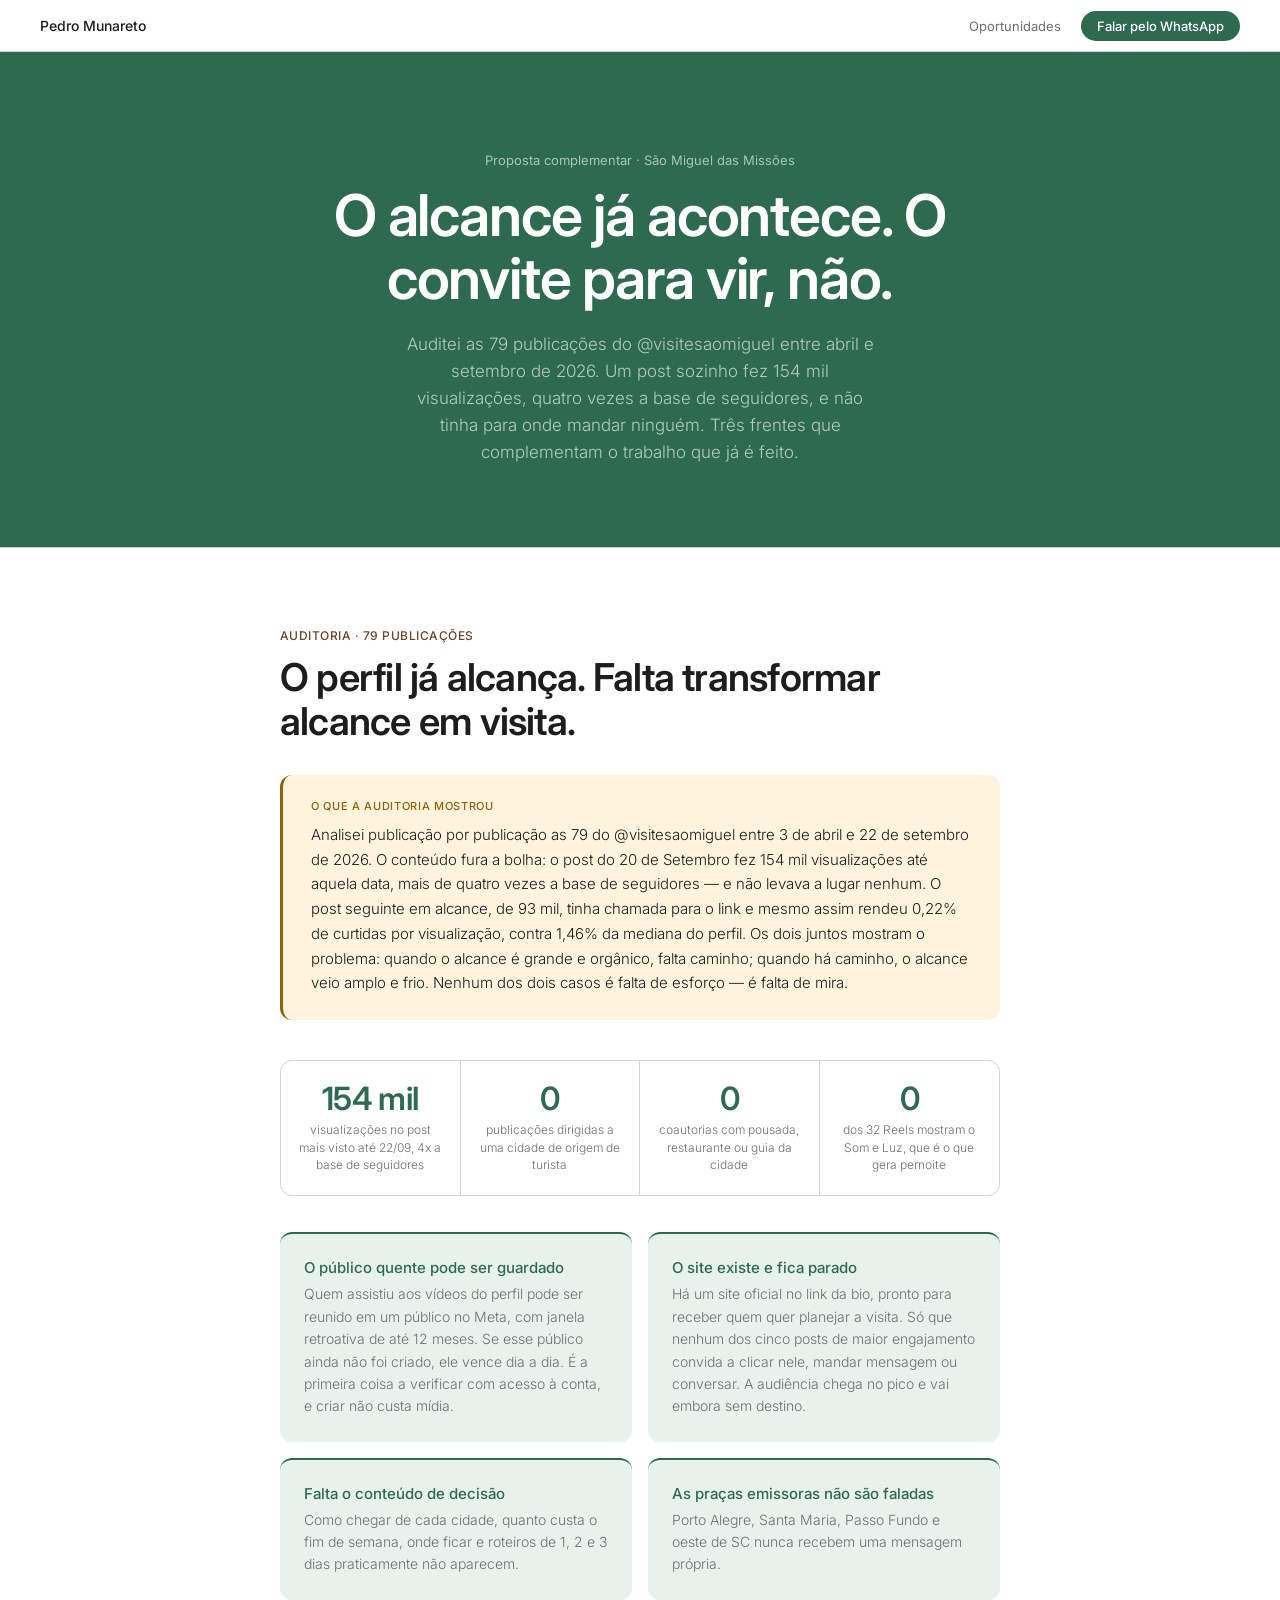
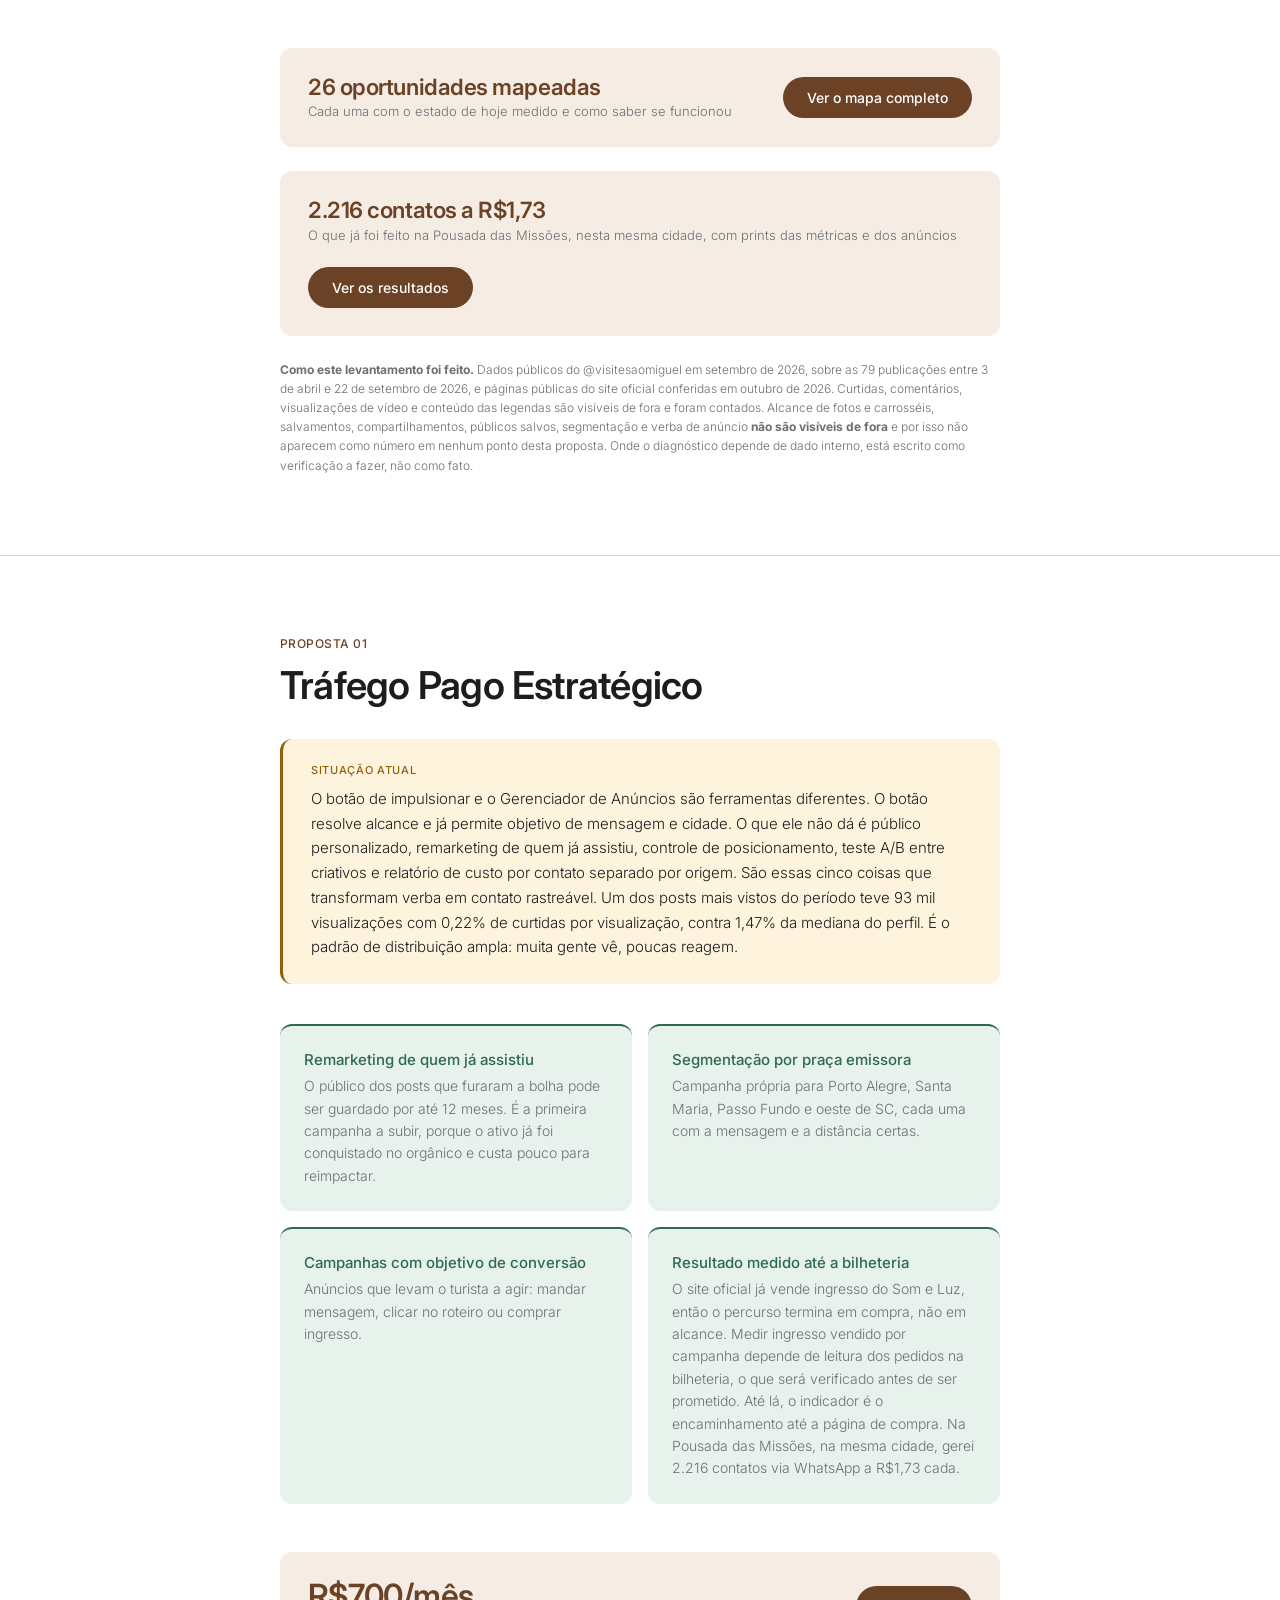
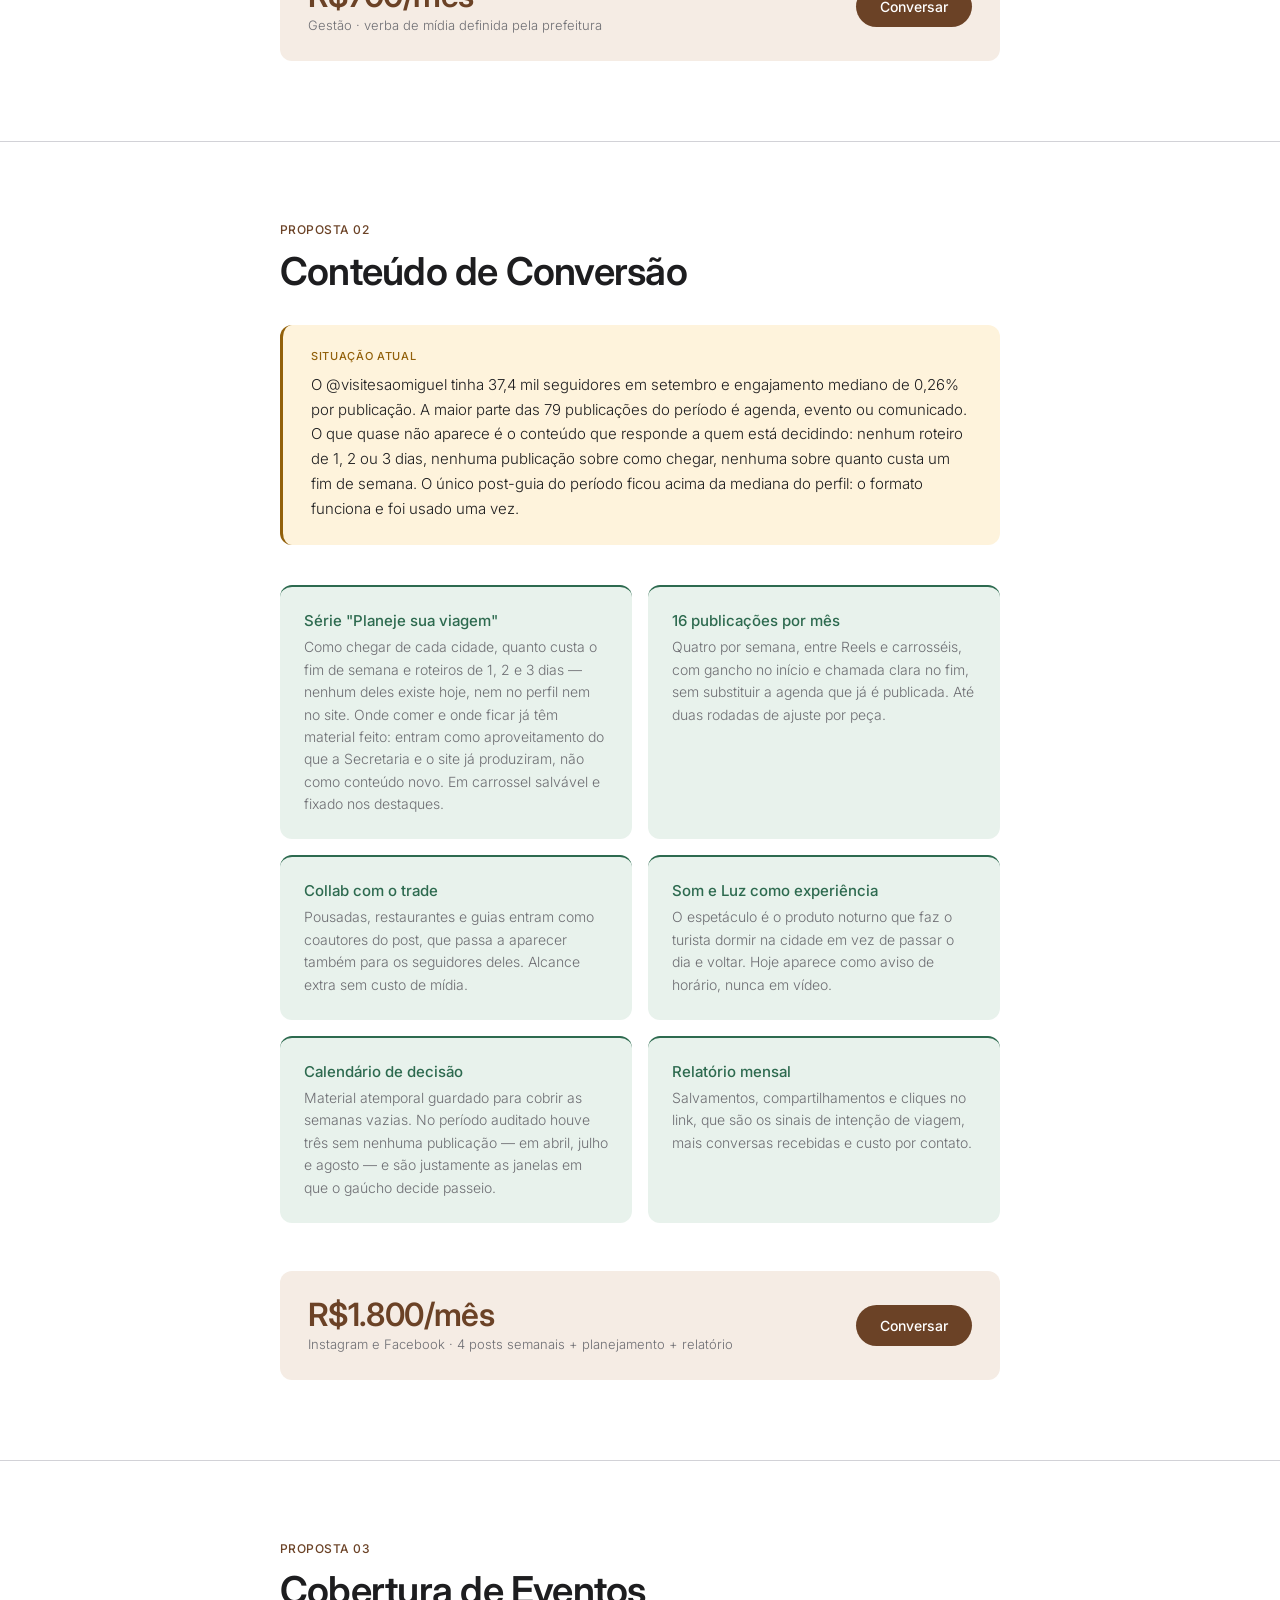
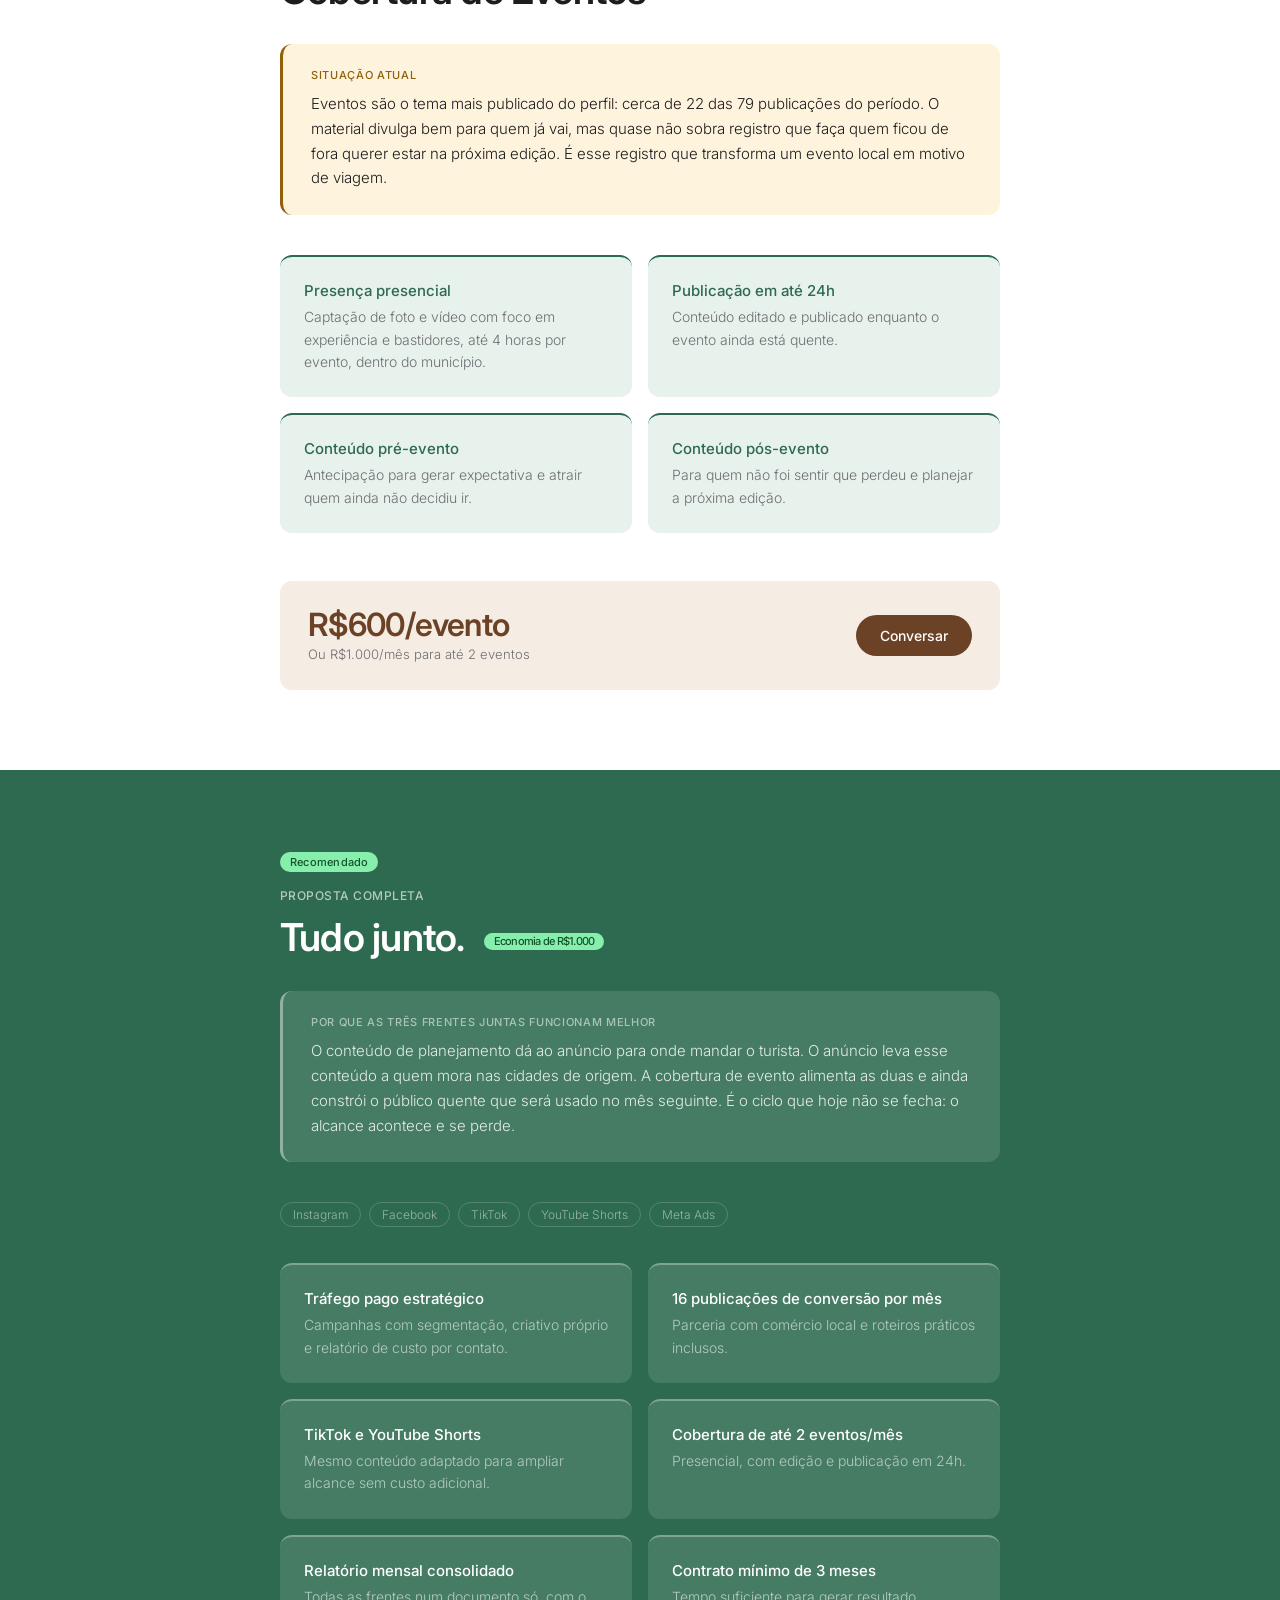
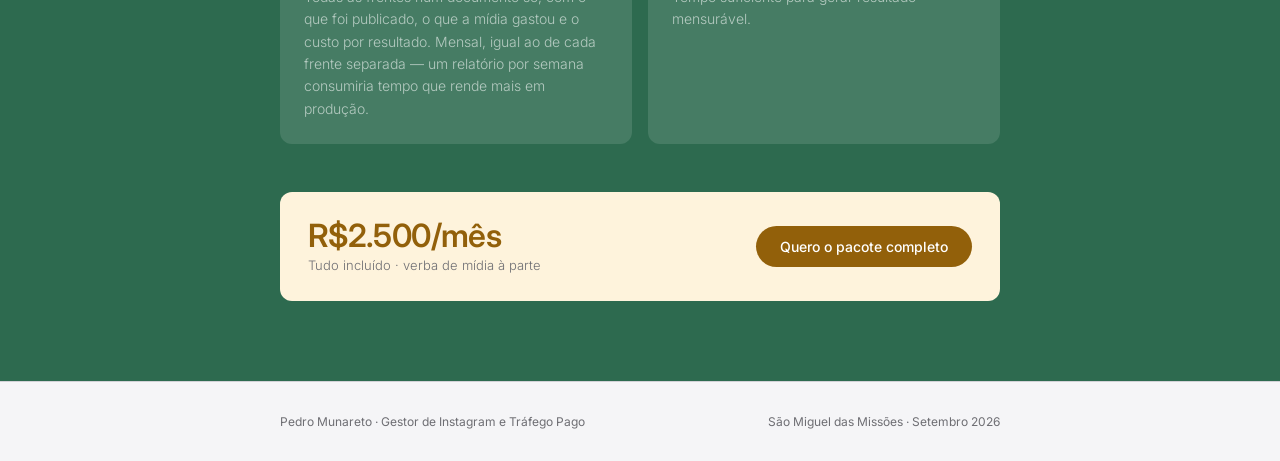
==== index.html @ 4b25db83 "Alinha as entregas ao que de fato falta no perfil "Onde comer" e "onde ficar" deixam de ser vendidos" ====
<!DOCTYPE html>
<html lang="pt-BR">
<head>
<meta charset="UTF-8">
<meta name="viewport" content="width=device-width, initial-scale=1.0">
<title>Proposta · São Miguel das Missões</title>
<link href="https://fonts.googleapis.com/css2?family=Inter:wght@300;400;500;600&display=swap" rel="stylesheet">
<link rel="stylesheet" href="estilo.css">
</head>
<body>

<nav>
  <span class="nav-brand">Pedro Munareto</span>
  <span class="nav-right">
    <a href="oportunidades.html" class="nav-link">Oportunidades</a>
    <a href="https://wa.me/5555991011436" class="nav-cta">Falar pelo WhatsApp</a>
  </span>
</nav>

<div class="hero">
  <div class="hero-inner">
    <div class="hero-kicker">Proposta complementar · São Miguel das Missões</div>
    <h1>O alcance já acontece. O convite para vir, não.</h1>
    <p class="hero-sub">Auditei as 79 publicações do @visitesaomiguel entre abril e setembro de 2026. Um post sozinho fez 154 mil visualizações, quatro vezes a base de seguidores, e não tinha para onde mandar ninguém. Três frentes que complementam o trabalho que já é feito.</p>
  </div>
</div>

<!-- AUDITORIA -->
<div class="proposta">
  <div class="proposta-inner">
    <div class="proposta-kicker">Auditoria · 79 publicações</div>
    <h2>O perfil já alcança. Falta transformar alcance em visita.</h2>

    <div class="problema">
      <div class="problema-label">O que a auditoria mostrou</div>
      <p>Analisei publicação por publicação as 79 do @visitesaomiguel entre 3 de abril e 22 de setembro de 2026. O conteúdo fura a bolha: o post do 20 de Setembro fez 154 mil visualizações até aquela data, mais de quatro vezes a base de seguidores — e não levava a lugar nenhum. O post seguinte em alcance, de 93 mil, tinha chamada para o link e mesmo assim rendeu 0,22% de curtidas por visualização, contra 1,46% da mediana do perfil. Os dois juntos mostram o problema: quando o alcance é grande e orgânico, falta caminho; quando há caminho, o alcance veio amplo e frio. Nenhum dos dois casos é falta de esforço — é falta de mira.</p>
    </div>

    <div class="nums">
      <div class="num">
        <div class="num-valor">154 mil</div>
        <div class="num-desc">visualizações no post mais visto até 22/09, 4x a base de seguidores</div>
      </div>
      <div class="num">
        <div class="num-valor">0</div>
        <div class="num-desc">publicações dirigidas a uma cidade de origem de turista</div>
      </div>
      <div class="num">
        <div class="num-valor">0</div>
        <div class="num-desc">coautorias com pousada, restaurante ou guia da cidade</div>
      </div>
      <div class="num">
        <div class="num-valor">0</div>
        <div class="num-desc">dos 32 Reels mostram o Som e Luz, que é o que gera pernoite</div>
      </div>
    </div>

    <div class="grid">
      <div class="grid-item">
        <div class="grid-title">O público quente pode ser guardado</div>
        <div class="grid-desc">Quem assistiu aos vídeos do perfil pode ser reunido em um público no Meta, com janela retroativa de até 12 meses. Se esse público ainda não foi criado, ele vence dia a dia. É a primeira coisa a verificar com acesso à conta, e criar não custa mídia.</div>
      </div>
      <div class="grid-item">
        <div class="grid-title">O site existe e fica parado</div>
        <div class="grid-desc">Há um site oficial no link da bio, pronto para receber quem quer planejar a visita. Só que nenhum dos cinco posts de maior engajamento convida a clicar nele, mandar mensagem ou conversar. A audiência chega no pico e vai embora sem destino.</div>
      </div>
      <div class="grid-item">
        <div class="grid-title">Falta o conteúdo de decisão</div>
        <div class="grid-desc">Como chegar de cada cidade, quanto custa o fim de semana, onde ficar e roteiros de 1, 2 e 3 dias praticamente não aparecem.</div>
      </div>
      <div class="grid-item">
        <div class="grid-title">As praças emissoras não são faladas</div>
        <div class="grid-desc">Porto Alegre, Santa Maria, Passo Fundo e oeste de SC nunca recebem uma mensagem própria.</div>
      </div>
    </div>

    <div class="preco-row" style="margin-bottom:24px;">
      <div>
        <div class="preco-valor" style="font-size:1.4rem;">26 oportunidades mapeadas</div>
        <div class="preco-detalhe">Cada uma com o estado de hoje medido e como saber se funcionou</div>
      </div>
      <a href="oportunidades.html" class="btn">Ver o mapa completo</a>
    </div>

    <div class="preco-row" style="margin-bottom:24px;">
      <div>
        <div class="preco-valor" style="font-size:1.4rem;">2.216 contatos a R$1,73</div>
        <div class="preco-detalhe">O que já foi feito na Pousada das Missões, nesta mesma cidade, com prints das métricas e dos anúncios</div>
      </div>
      <a href="https://pedronicolasmm-coder.github.io/proposta-complementacao-prefeitura/" class="btn">Ver os resultados</a>
    </div>

    <p class="fonte"><strong>Como este levantamento foi feito.</strong> Dados públicos do @visitesaomiguel em setembro de 2026, sobre as 79 publicações entre 3 de abril e 22 de setembro de 2026, e páginas públicas do site oficial conferidas em outubro de 2026. Curtidas, comentários, visualizações de vídeo e conteúdo das legendas são visíveis de fora e foram contados. Alcance de fotos e carrosséis, salvamentos, compartilhamentos, públicos salvos, segmentação e verba de anúncio <strong>não são visíveis de fora</strong> e por isso não aparecem como número em nenhum ponto desta proposta. Onde o diagnóstico depende de dado interno, está escrito como verificação a fazer, não como fato.</p>
  </div>
</div>

<!-- PROPOSTA 1 -->
<div class="proposta">
  <div class="proposta-inner">
    <div class="proposta-kicker">Proposta 01</div>
    <h2>Tráfego Pago Estratégico</h2>

    <div class="problema">
      <div class="problema-label">Situação atual</div>
      <p>O botão de impulsionar e o Gerenciador de Anúncios são ferramentas diferentes. O botão resolve alcance e já permite objetivo de mensagem e cidade. O que ele não dá é público personalizado, remarketing de quem já assistiu, controle de posicionamento, teste A/B entre criativos e relatório de custo por contato separado por origem. São essas cinco coisas que transformam verba em contato rastreável. Um dos posts mais vistos do período teve 93 mil visualizações com 0,22% de curtidas por visualização, contra 1,47% da mediana do perfil. É o padrão de distribuição ampla: muita gente vê, poucas reagem.</p>
    </div>

    <div class="grid">
      <div class="grid-item">
        <div class="grid-title">Remarketing de quem já assistiu</div>
        <div class="grid-desc">O público dos posts que furaram a bolha pode ser guardado por até 12 meses. É a primeira campanha a subir, porque o ativo já foi conquistado no orgânico e custa pouco para reimpactar.</div>
      </div>
      <div class="grid-item">
        <div class="grid-title">Segmentação por praça emissora</div>
        <div class="grid-desc">Campanha própria para Porto Alegre, Santa Maria, Passo Fundo e oeste de SC, cada uma com a mensagem e a distância certas.</div>
      </div>
      <div class="grid-item">
        <div class="grid-title">Campanhas com objetivo de conversão</div>
        <div class="grid-desc">Anúncios que levam o turista a agir: mandar mensagem, clicar no roteiro ou comprar ingresso.</div>
      </div>
      <div class="grid-item">
        <div class="grid-title">Resultado medido até a bilheteria</div>
        <div class="grid-desc">O site oficial já vende ingresso do Som e Luz, então o percurso termina em compra, não em alcance. Medir ingresso vendido por campanha depende de leitura dos pedidos na bilheteria, o que será verificado antes de ser prometido. Até lá, o indicador é o encaminhamento até a página de compra. Na Pousada das Missões, na mesma cidade, gerei 2.216 contatos via WhatsApp a R$1,73 cada.</div>
      </div>
    </div>

    <div class="preco-row">
      <div>
        <div class="preco-valor">R$700/mês</div>
        <div class="preco-detalhe">Gestão · verba de mídia definida pela prefeitura</div>
      </div>
      <a href="https://wa.me/5555991011436" class="btn">Conversar</a>
    </div>
  </div>
</div>

<!-- PROPOSTA 2 -->
<div class="proposta">
  <div class="proposta-inner">
    <div class="proposta-kicker">Proposta 02</div>
    <h2>Conteúdo de Conversão</h2>

    <div class="problema">
      <div class="problema-label">Situação atual</div>
      <p>O @visitesaomiguel tinha 37,4 mil seguidores em setembro e engajamento mediano de 0,26% por publicação. A maior parte das 79 publicações do período é agenda, evento ou comunicado. O que quase não aparece é o conteúdo que responde a quem está decidindo: nenhum roteiro de 1, 2 ou 3 dias, nenhuma publicação sobre como chegar, nenhuma sobre quanto custa um fim de semana. O único post-guia do período ficou acima da mediana do perfil: o formato funciona e foi usado uma vez.</p>
    </div>

    <div class="grid">
      <div class="grid-item">
        <div class="grid-title">Série "Planeje sua viagem"</div>
        <div class="grid-desc">Como chegar de cada cidade, quanto custa o fim de semana e roteiros de 1, 2 e 3 dias — nenhum deles existe hoje, nem no perfil nem no site. Onde comer e onde ficar já têm material feito: entram como aproveitamento do que a Secretaria e o site já produziram, não como conteúdo novo. Em carrossel salvável e fixado nos destaques.</div>
      </div>
      <div class="grid-item">
        <div class="grid-title">16 publicações por mês</div>
        <div class="grid-desc">Quatro por semana, entre Reels e carrosséis, com gancho no início e chamada clara no fim, sem substituir a agenda que já é publicada. Até duas rodadas de ajuste por peça.</div>
      </div>
      <div class="grid-item">
        <div class="grid-title">Collab com o trade</div>
        <div class="grid-desc">Pousadas, restaurantes e guias entram como coautores do post, que passa a aparecer também para os seguidores deles. Alcance extra sem custo de mídia.</div>
      </div>
      <div class="grid-item">
        <div class="grid-title">Som e Luz como experiência</div>
        <div class="grid-desc">O espetáculo é o produto noturno que faz o turista dormir na cidade em vez de passar o dia e voltar. Hoje aparece como aviso de horário, nunca em vídeo.</div>
      </div>
      <div class="grid-item">
        <div class="grid-title">Calendário de decisão</div>
        <div class="grid-desc">Material atemporal guardado para cobrir as semanas vazias. No período auditado houve três sem nenhuma publicação — em abril, julho e agosto — e são justamente as janelas em que o gaúcho decide passeio.</div>
      </div>
      <div class="grid-item">
        <div class="grid-title">Relatório mensal</div>
        <div class="grid-desc">Salvamentos, compartilhamentos e cliques no link, que são os sinais de intenção de viagem, mais conversas recebidas e custo por contato.</div>
      </div>
    </div>

    <div class="preco-row">
      <div>
        <div class="preco-valor">R$1.800/mês</div>
        <div class="preco-detalhe">Instagram e Facebook · 4 posts semanais + planejamento + relatório</div>
      </div>
      <a href="https://wa.me/5555991011436" class="btn">Conversar</a>
    </div>
  </div>
</div>

<!-- PROPOSTA 3 -->
<div class="proposta">
  <div class="proposta-inner">
    <div class="proposta-kicker">Proposta 03</div>
    <h2>Cobertura de Eventos</h2>

    <div class="problema">
      <div class="problema-label">Situação atual</div>
      <p>Eventos são o tema mais publicado do perfil: cerca de 22 das 79 publicações do período. O material divulga bem para quem já vai, mas quase não sobra registro que faça quem ficou de fora querer estar na próxima edição. É esse registro que transforma um evento local em motivo de viagem.</p>
    </div>

    <div class="grid">
      <div class="grid-item">
        <div class="grid-title">Presença presencial</div>
        <div class="grid-desc">Captação de foto e vídeo com foco em experiência e bastidores, até 4 horas por evento, dentro do município.</div>
      </div>
      <div class="grid-item">
        <div class="grid-title">Publicação em até 24h</div>
        <div class="grid-desc">Conteúdo editado e publicado enquanto o evento ainda está quente.</div>
      </div>
      <div class="grid-item">
        <div class="grid-title">Conteúdo pré-evento</div>
        <div class="grid-desc">Antecipação para gerar expectativa e atrair quem ainda não decidiu ir.</div>
      </div>
      <div class="grid-item">
        <div class="grid-title">Conteúdo pós-evento</div>
        <div class="grid-desc">Para quem não foi sentir que perdeu e planejar a próxima edição.</div>
      </div>
    </div>

    <div class="preco-row">
      <div>
        <div class="preco-valor">R$600/evento</div>
        <div class="preco-detalhe">Ou R$1.000/mês para até 2 eventos</div>
      </div>
      <a href="https://wa.me/5555991011436" class="btn">Conversar</a>
    </div>
  </div>
</div>

<!-- PROPOSTA COMPLETA -->
<div class="proposta proposta-completa">
  <div class="proposta-inner">
    <div class="badge">Recomendado</div>
    <div class="proposta-kicker">Proposta Completa</div>
    <h2>Tudo junto. <span class="economia-tag">Economia de R$1.000</span></h2>

    <div class="problema">
      <div class="problema-label">Por que as três frentes juntas funcionam melhor</div>
      <p>O conteúdo de planejamento dá ao anúncio para onde mandar o turista. O anúncio leva esse conteúdo a quem mora nas cidades de origem. A cobertura de evento alimenta as duas e ainda constrói o público quente que será usado no mês seguinte. É o ciclo que hoje não se fecha: o alcance acontece e se perde.</p>
    </div>

    <div class="plataformas">
      <span class="plat">Instagram</span>
      <span class="plat">Facebook</span>
      <span class="plat">TikTok</span>
      <span class="plat">YouTube Shorts</span>
      <span class="plat">Meta Ads</span>
    </div>

    <div class="grid">
      <div class="grid-item">
        <div class="grid-title">Tráfego pago estratégico</div>
        <div class="grid-desc">Campanhas com segmentação, criativo próprio e relatório de custo por contato.</div>
      </div>
      <div class="grid-item">
        <div class="grid-title">16 publicações de conversão por mês</div>
        <div class="grid-desc">Parceria com comércio local e roteiros práticos inclusos.</div>
      </div>
      <div class="grid-item">
        <div class="grid-title">TikTok e YouTube Shorts</div>
        <div class="grid-desc">Mesmo conteúdo adaptado para ampliar alcance sem custo adicional.</div>
      </div>
      <div class="grid-item">
        <div class="grid-title">Cobertura de até 2 eventos/mês</div>
        <div class="grid-desc">Presencial, com edição e publicação em 24h.</div>
      </div>
      <div class="grid-item">
        <div class="grid-title">Relatório mensal consolidado</div>
        <div class="grid-desc">Todas as frentes num documento só, com o que foi publicado, o que a mídia gastou e o custo por resultado. Mensal, igual ao de cada frente separada — um relatório por semana consumiria tempo que rende mais em produção.</div>
      </div>
      <div class="grid-item">
        <div class="grid-title">Contrato mínimo de 3 meses</div>
        <div class="grid-desc">Tempo suficiente para gerar resultado mensurável.</div>
      </div>
    </div>

    <div class="preco-row">
      <div>
        <div class="preco-valor">R$2.500/mês</div>
        <div class="preco-detalhe">Tudo incluído · verba de mídia à parte</div>
      </div>
      <a href="https://wa.me/5555991011436" class="btn">Quero o pacote completo</a>
    </div>
  </div>
</div>

<footer>
  <div class="footer-inner">
    <span>Pedro Munareto · Gestor de Instagram e Tráfego Pago</span>
    <span>São Miguel das Missões · Setembro 2026</span>
  </div>
</footer>

</body>
</html>
---- estilo.css ----
*, *::before, *::after { box-sizing: border-box; margin: 0; padding: 0; }

  :root {
    --black: #1d1d1f;
    --gray: #6e6e73;
    --gray-light: #f5f5f7;
    --gray-line: #d2d2d7;
    --green: #2d6a4f;
    --green-light: #e8f2ec;
    --amber: #92600a;
    --amber-light: #fef3dc;
    --brown: #6b4226;
    --brown-light: #f5ece4;
    --white: #ffffff;
    --col: 720px;
  }

  html { font-size: 16px; }
  body {
    background: var(--white);
    color: var(--black);
    font-family: 'Inter', -apple-system, BlinkMacSystemFont, sans-serif;
    font-weight: 400;
    -webkit-font-smoothing: antialiased;
  }

  /* NAV */
  nav {
    background: rgba(255,255,255,0.85);
    backdrop-filter: saturate(180%) blur(20px);
    border-bottom: 1px solid var(--gray-line);
    padding: 0 40px;
    position: sticky;
    top: 0;
    z-index: 100;
    height: 52px;
    display: flex;
    align-items: center;
    justify-content: space-between;
  }
  .nav-brand {
    font-size: 14px;
    font-weight: 500;
    color: var(--black);
  }
  .nav-cta {
    font-size: 13px;
    font-weight: 500;
    color: var(--white);
    background: var(--green);
    padding: 7px 16px;
    border-radius: 980px;
    text-decoration: none;
    transition: opacity 0.15s;
  }
  .nav-cta:hover { opacity: 0.85; }

  /* HERO */
  .hero {
    padding: 100px 40px 80px;
    text-align: center;
    background: var(--green);
  }
  .hero-inner { max-width: var(--col); margin: 0 auto; }
  .hero-kicker {
    font-size: 13px;
    font-weight: 400;
    color: rgba(255,255,255,0.6);
    margin-bottom: 16px;
  }
  .hero h1 {
    font-size: clamp(2.2rem, 5vw, 3.6rem);
    font-weight: 600;
    color: var(--white);
    line-height: 1.1;
    letter-spacing: -0.02em;
    margin-bottom: 20px;
  }
  .hero-sub {
    font-size: 17px;
    color: rgba(255,255,255,0.65);
    line-height: 1.6;
    font-weight: 300;
    max-width: 480px;
    margin: 0 auto;
  }

  /* PROPOSTA */
  .proposta {
    padding: 80px 40px;
    border-top: 1px solid var(--gray-line);
  }
  .proposta-inner {
    max-width: var(--col);
    margin: 0 auto;
  }

  .proposta-kicker {
    font-size: 12px;
    font-weight: 500;
    color: var(--brown);
    letter-spacing: 0.04em;
    text-transform: uppercase;
    margin-bottom: 12px;
  }
  .proposta h2 {
    font-size: clamp(1.6rem, 3.5vw, 2.4rem);
    font-weight: 600;
    color: var(--black);
    letter-spacing: -0.02em;
    line-height: 1.15;
    margin-bottom: 32px;
  }

  /* PROBLEMA */
  .problema {
    background: var(--amber-light);
    border-radius: 12px;
    border-left: 3px solid var(--amber);
    padding: 24px 28px;
    margin-bottom: 40px;
  }
  .problema-label {
    font-size: 11px;
    font-weight: 500;
    color: var(--amber);
    letter-spacing: 0.06em;
    text-transform: uppercase;
    margin-bottom: 10px;
  }
  .problema p {
    font-size: 15px;
    color: var(--black);
    line-height: 1.65;
    font-weight: 300;
  }

  /* NUMEROS DA AUDITORIA */
  .nums {
    display: grid;
    grid-template-columns: repeat(4, 1fr);
    border: 1px solid var(--gray-line);
    border-radius: 12px;
    overflow: hidden;
    margin-bottom: 36px;
  }
  .num {
    padding: 22px 16px;
    text-align: center;
    border-right: 1px solid var(--gray-line);
  }
  .num:last-child { border-right: none; }
  .num-valor {
    font-size: clamp(1.5rem, 3vw, 2rem);
    font-weight: 600;
    color: var(--green);
    letter-spacing: -0.02em;
    line-height: 1;
    margin-bottom: 6px;
  }
  .num-desc { font-size: 12px; color: var(--gray); line-height: 1.45; font-weight: 300; }

  .fonte {
    font-size: 12px;
    color: var(--gray);
    font-weight: 300;
    line-height: 1.6;
  }
  .fonte a { color: var(--green); }

  /* GRID */
  .grid {
    display: grid;
    grid-template-columns: 1fr 1fr;
    gap: 16px;
    margin-bottom: 48px;
  }
  .grid-item {
    padding: 24px;
    background: var(--green-light);
    border-radius: 12px;
    border-top: 2px solid var(--green);
  }
  .grid-title {
    font-size: 15px;
    font-weight: 500;
    color: var(--green);
    margin-bottom: 6px;
  }
  .grid-desc {
    font-size: 14px;
    color: var(--gray);
    line-height: 1.6;
    font-weight: 300;
  }

  /* PRECO */
  .preco-row {
    display: flex;
    align-items: center;
    justify-content: space-between;
    gap: 24px;
    flex-wrap: wrap;
    padding: 28px 28px;
    background: var(--brown-light);
    border-radius: 12px;
  }
  .preco-valor {
    font-size: 2rem;
    font-weight: 600;
    color: var(--brown);
    letter-spacing: -0.02em;
    line-height: 1;
  }
  .preco-detalhe {
    font-size: 13px;
    color: var(--gray);
    margin-top: 5px;
    font-weight: 300;
  }
  .btn {
    display: inline-block;
    background: var(--brown);
    color: var(--white);
    font-size: 14px;
    font-weight: 500;
    padding: 12px 24px;
    border-radius: 980px;
    text-decoration: none;
    white-space: nowrap;
    transition: opacity 0.15s;
  }
  .btn:hover { opacity: 0.85; }

  /* PROPOSTA COMPLETA */
  .proposta-completa {
    background: var(--green);
    border-top: none;
  }
  .proposta-completa .proposta-kicker { color: rgba(255,255,255,0.65); }
  .proposta-completa h2 { color: var(--white); }
  .proposta-completa .problema {
    background: rgba(255,255,255,0.12);
    border-left-color: rgba(255,255,255,0.4);
  }
  .proposta-completa .problema-label { color: rgba(255,255,255,0.55); }
  .proposta-completa .problema p { color: rgba(255,255,255,0.85); }
  .proposta-completa .grid-item {
    background: rgba(255,255,255,0.12);
    border-top-color: rgba(255,255,255,0.3);
  }
  .proposta-completa .grid-title { color: var(--white); }
  .proposta-completa .grid-desc { color: rgba(255,255,255,0.6); }
  .proposta-completa .preco-row {
    background: var(--amber-light);
  }
  .proposta-completa .preco-valor { color: var(--amber); }
  .proposta-completa .preco-detalhe { color: var(--gray); }
  .proposta-completa .btn {
    background: var(--amber);
    color: var(--white);
  }

  .badge {
    display: inline-block;
    background: #86efac;
    color: #14532d;
    font-size: 11px;
    font-weight: 500;
    padding: 3px 10px;
    border-radius: 20px;
    margin-bottom: 16px;
    letter-spacing: 0.02em;
  }

  .plataformas {
    display: flex;
    gap: 8px;
    flex-wrap: wrap;
    margin-bottom: 36px;
  }
  .plat {
    border: 1px solid rgba(255,255,255,0.18);
    color: rgba(255,255,255,0.5);
    font-size: 12px;
    padding: 4px 12px;
    border-radius: 20px;
    font-weight: 300;
  }

  .economia-tag {
    display: inline-block;
    background: #86efac;
    color: #14532d;
    font-size: 11px;
    font-weight: 500;
    padding: 2px 10px;
    border-radius: 20px;
    margin-left: 12px;
    vertical-align: middle;
  }

  /* FOOTER */
  footer {
    background: var(--gray-light);
    padding: 32px 40px;
    border-top: 1px solid var(--gray-line);
  }
  .footer-inner {
    max-width: var(--col);
    margin: 0 auto;
    display: flex;
    justify-content: space-between;
    flex-wrap: wrap;
    gap: 8px;
  }
  .footer-inner span { font-size: 12px; color: var(--gray); }

  @media (max-width: 580px) {
    .grid { grid-template-columns: 1fr; }
    .nums { grid-template-columns: 1fr 1fr; }
    .num:nth-child(2) { border-right: none; }
    .num:nth-child(1), .num:nth-child(2) { border-bottom: 1px solid var(--gray-line); }
    .preco-row { flex-direction: column; align-items: flex-start; }
    .proposta { padding: 56px 20px; }
    nav { padding: 0 20px; }
    .hero { padding: 72px 20px 56px; }
    footer { padding: 24px 20px; }
  }

  @media (prefers-reduced-motion: reduce) {
    * { transition: none !important; }
  }

  /* ===== PAGINA DE OPORTUNIDADES ===== */

  .nav-link {
    font-size: 13px;
    color: var(--gray);
    text-decoration: none;
    font-weight: 400;
    margin-right: 20px;
  }
  .nav-link:hover { color: var(--black); }
  .nav-right { display: flex; align-items: center; }

  .intro {
    font-size: 15px;
    color: var(--gray);
    line-height: 1.7;
    font-weight: 300;
    margin-bottom: 36px;
  }

  /* item de oportunidade */
  .op {
    border: 1px solid var(--gray-line);
    border-radius: 12px;
    padding: 20px 22px;
    margin-bottom: 12px;
  }
  .op-head {
    display: flex;
    align-items: baseline;
    justify-content: space-between;
    gap: 12px;
    flex-wrap: wrap;
    margin-bottom: 8px;
  }
  .op-title {
    font-size: 15px;
    font-weight: 500;
    color: var(--black);
  }
  .op-tag {
    font-size: 11px;
    font-weight: 500;
    color: var(--amber);
    background: var(--amber-light);
    padding: 3px 10px;
    border-radius: 20px;
    white-space: nowrap;
  }
  .op-tag.ok {
    color: #14532d;
    background: #dcfce7;
  }
  .op-desc {
    font-size: 14px;
    color: var(--gray);
    line-height: 1.65;
    font-weight: 300;
    margin-bottom: 10px;
  }
  .op-medir {
    font-size: 12px;
    color: var(--green);
    font-weight: 400;
    border-top: 1px solid var(--gray-line);
    padding-top: 10px;
  }

  /* prioridade */
  .fase {
    display: inline-block;
    font-size: 11px;
    font-weight: 500;
    color: var(--white);
    background: var(--green);
    padding: 3px 12px;
    border-radius: 20px;
    margin-bottom: 14px;
  }
  .fase.dois { background: var(--amber); }
  .fase.tres { background: var(--brown); }

  .bloco { margin-bottom: 44px; }
  .bloco h3 {
    font-size: 17px;
    font-weight: 600;
    color: var(--black);
    margin-bottom: 6px;
    letter-spacing: -0.01em;
  }
  .bloco-sub {
    font-size: 14px;
    color: var(--gray);
    font-weight: 300;
    line-height: 1.6;
    margin-bottom: 18px;
  }

  @media (max-width: 580px) {
    .nav-link { margin-right: 12px; }
    .op { padding: 16px 18px; }
  }
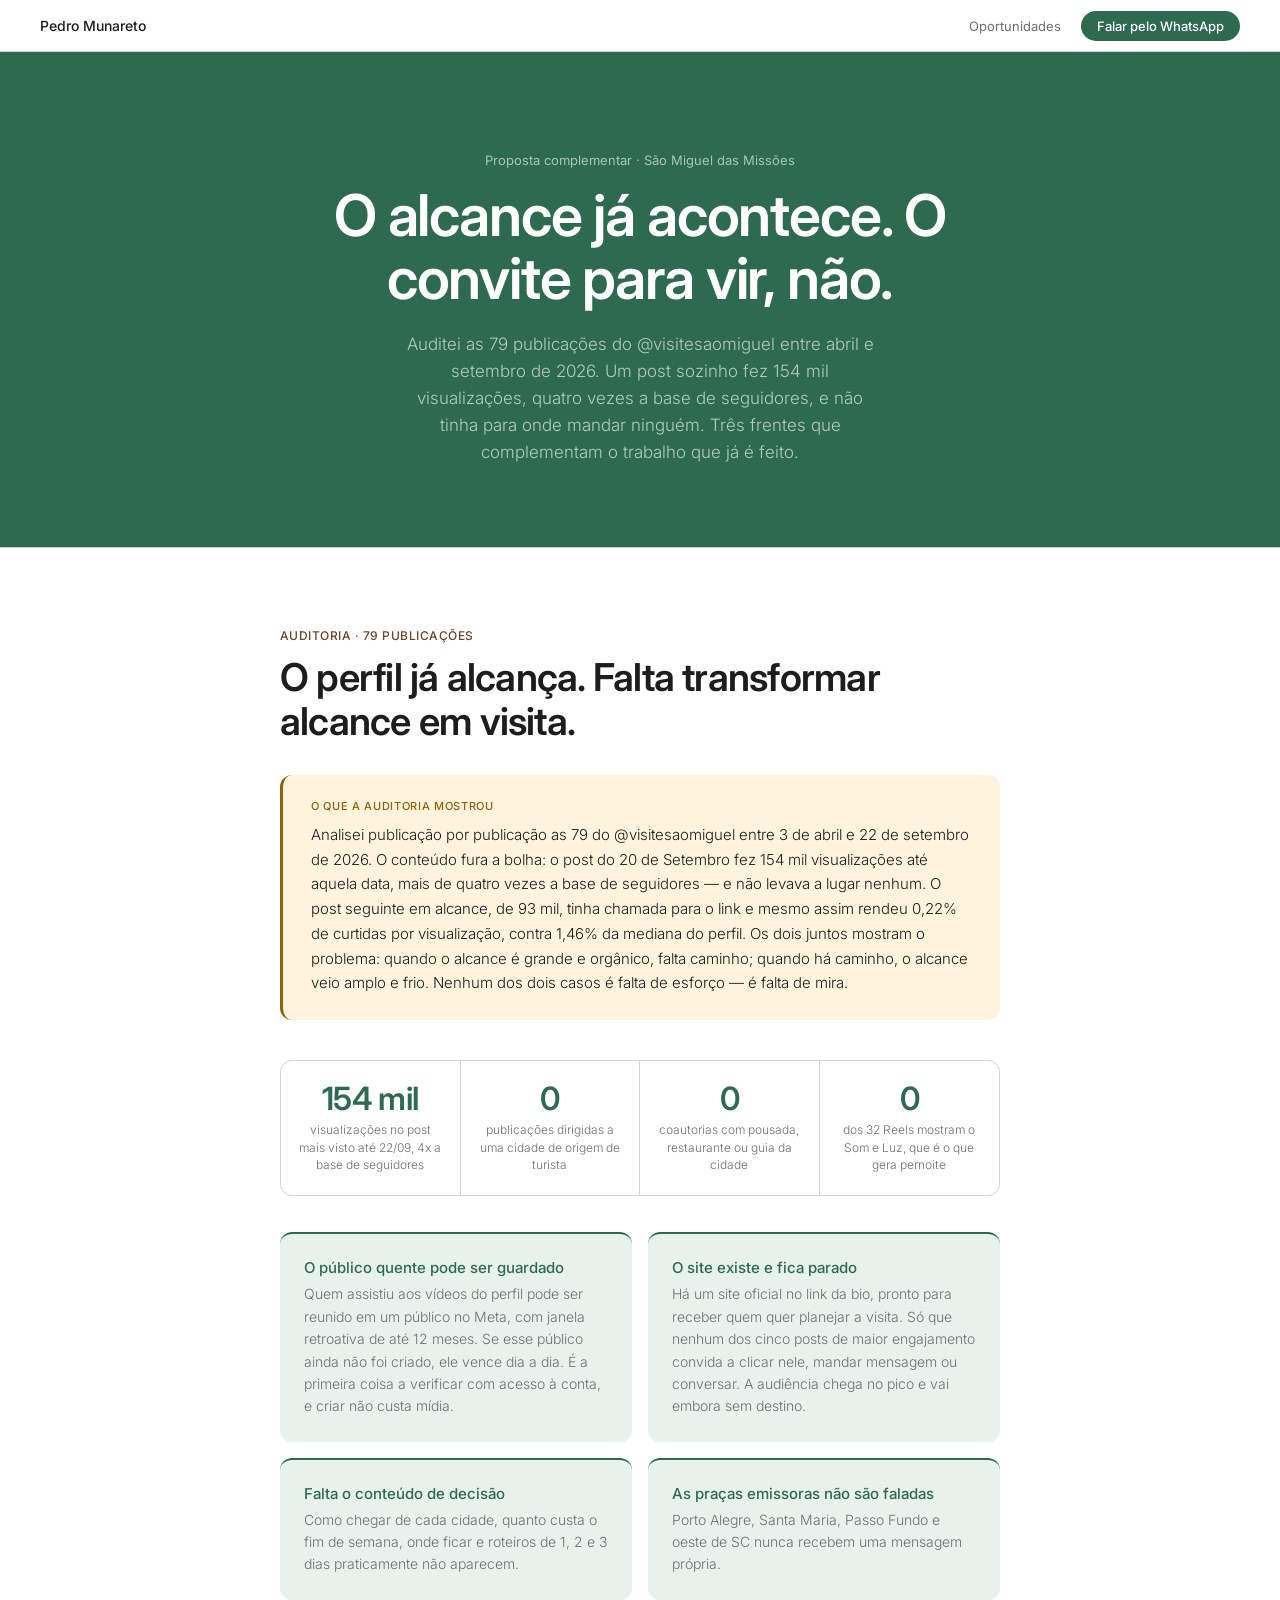
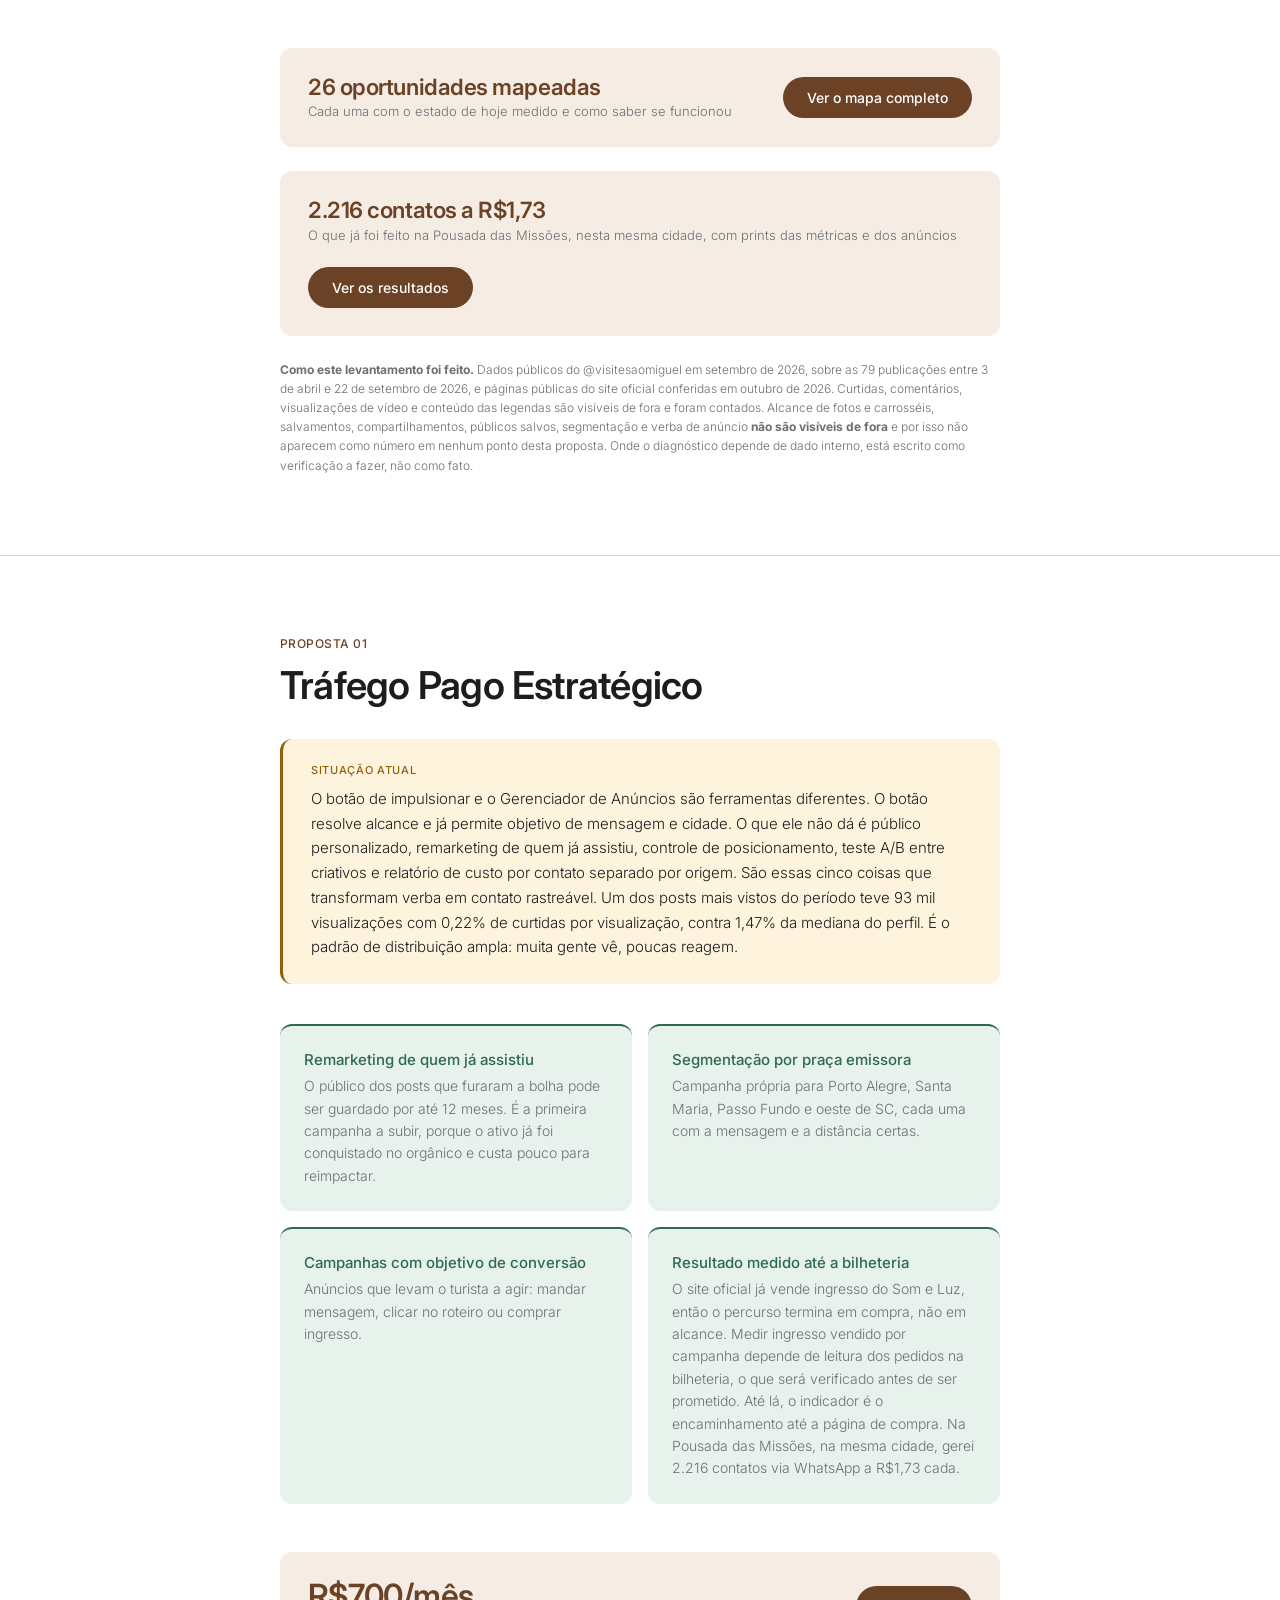
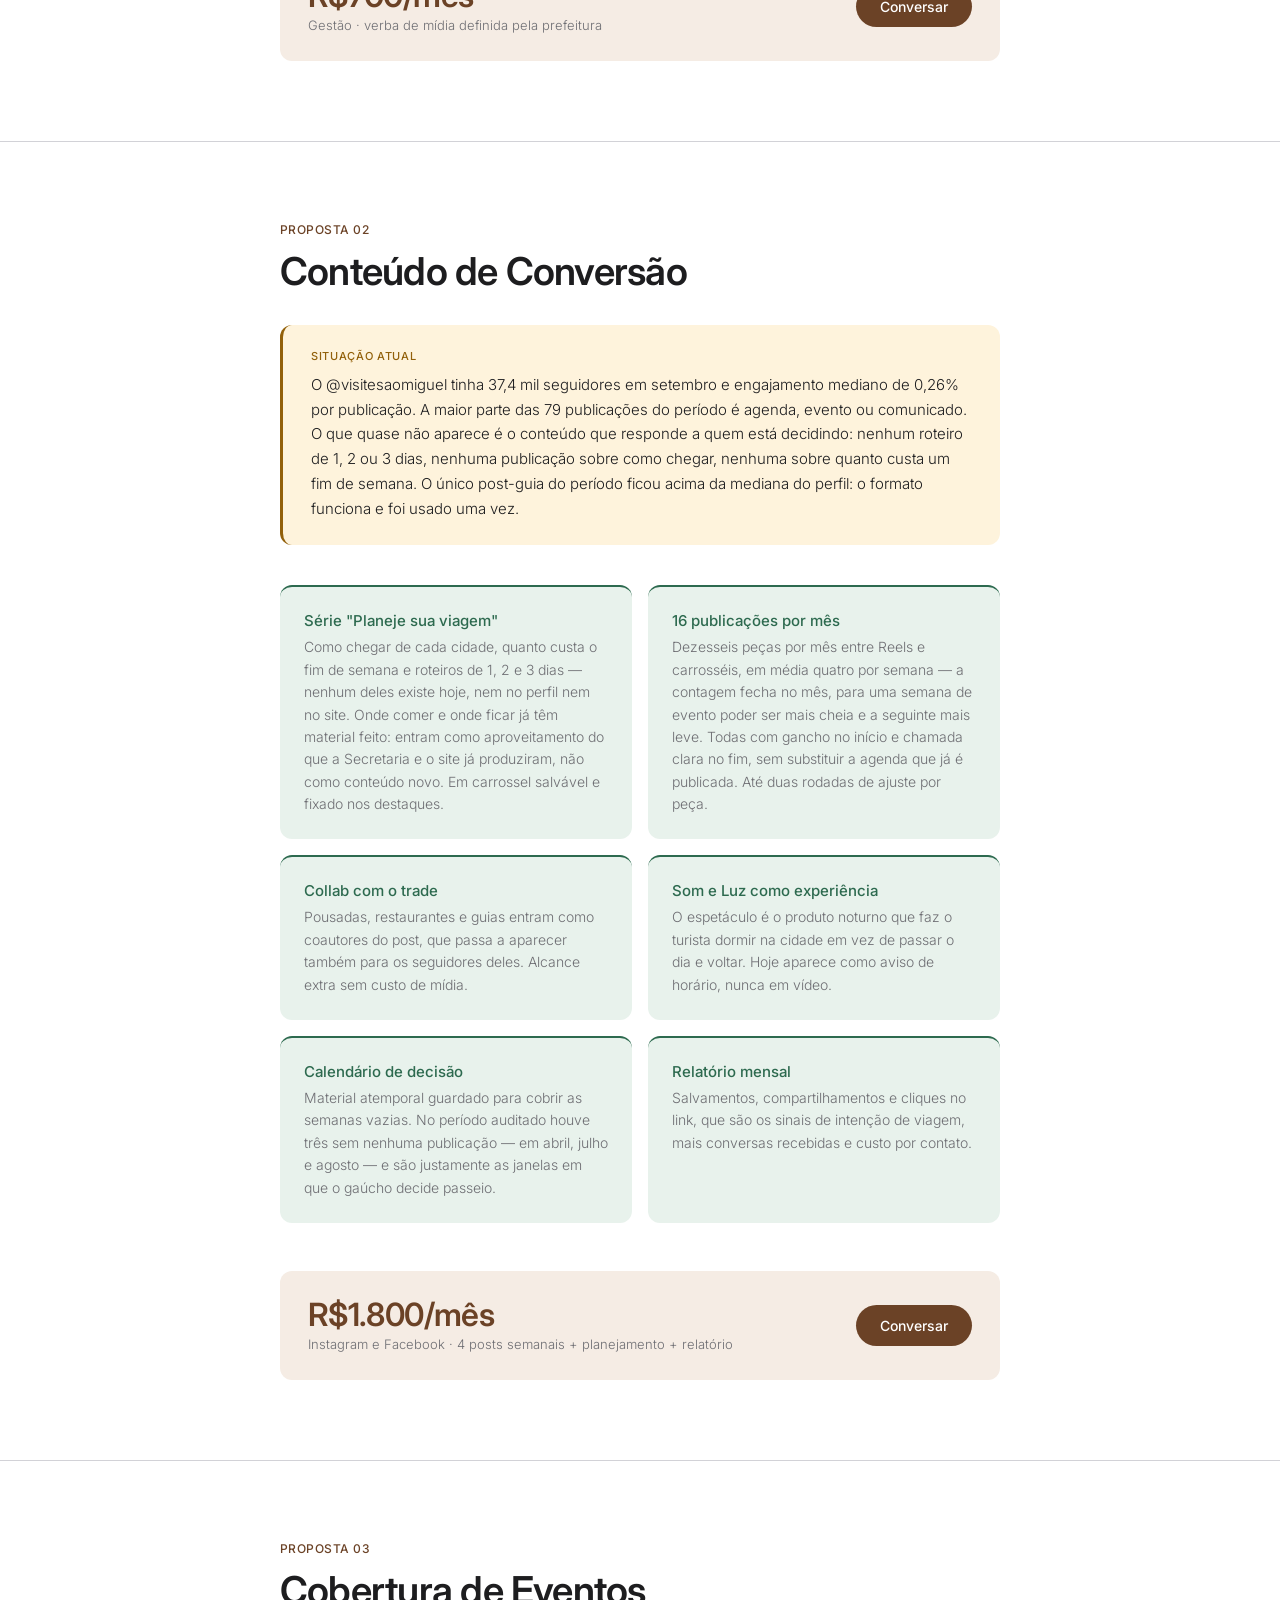
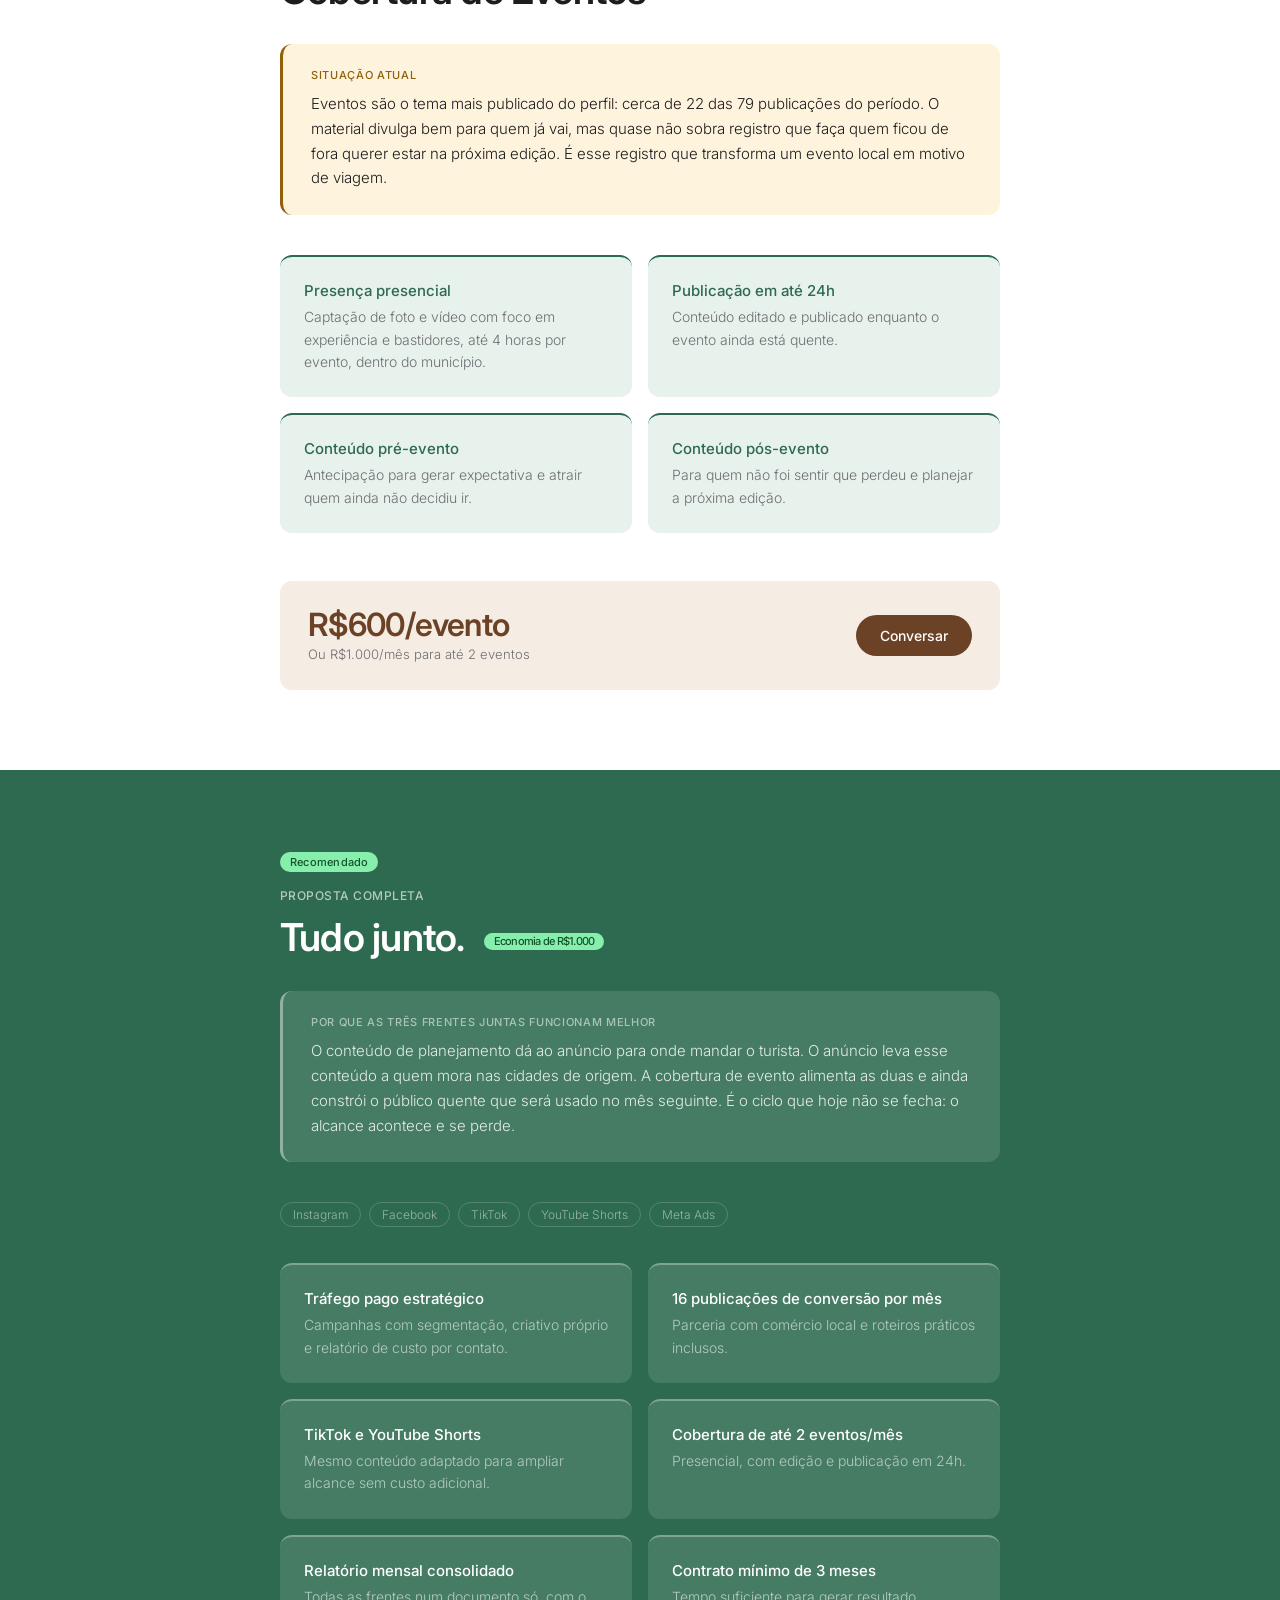
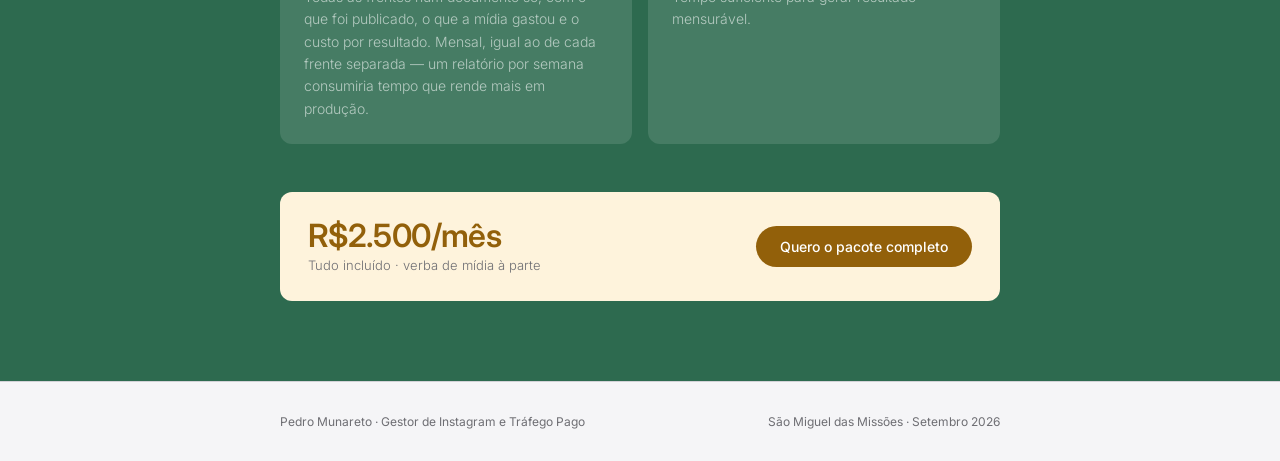
==== commit 53a1ac49: "Conta as 16 pecas por mes, nao por semana Mantem o volume, mas fecha a medicao no mes: uma semana de" ====
--- a/index.html
+++ b/index.html
@@ -152,7 +152,7 @@
       </div>
       <div class="grid-item">
         <div class="grid-title">16 publicações por mês</div>
-        <div class="grid-desc">Quatro por semana, entre Reels e carrosséis, com gancho no início e chamada clara no fim, sem substituir a agenda que já é publicada. Até duas rodadas de ajuste por peça.</div>
+        <div class="grid-desc">Dezesseis peças por mês entre Reels e carrosséis, em média quatro por semana — a contagem fecha no mês, para uma semana de evento poder ser mais cheia e a seguinte mais leve. Todas com gancho no início e chamada clara no fim, sem substituir a agenda que já é publicada. Até duas rodadas de ajuste por peça.</div>
       </div>
       <div class="grid-item">
         <div class="grid-title">Collab com o trade</div>
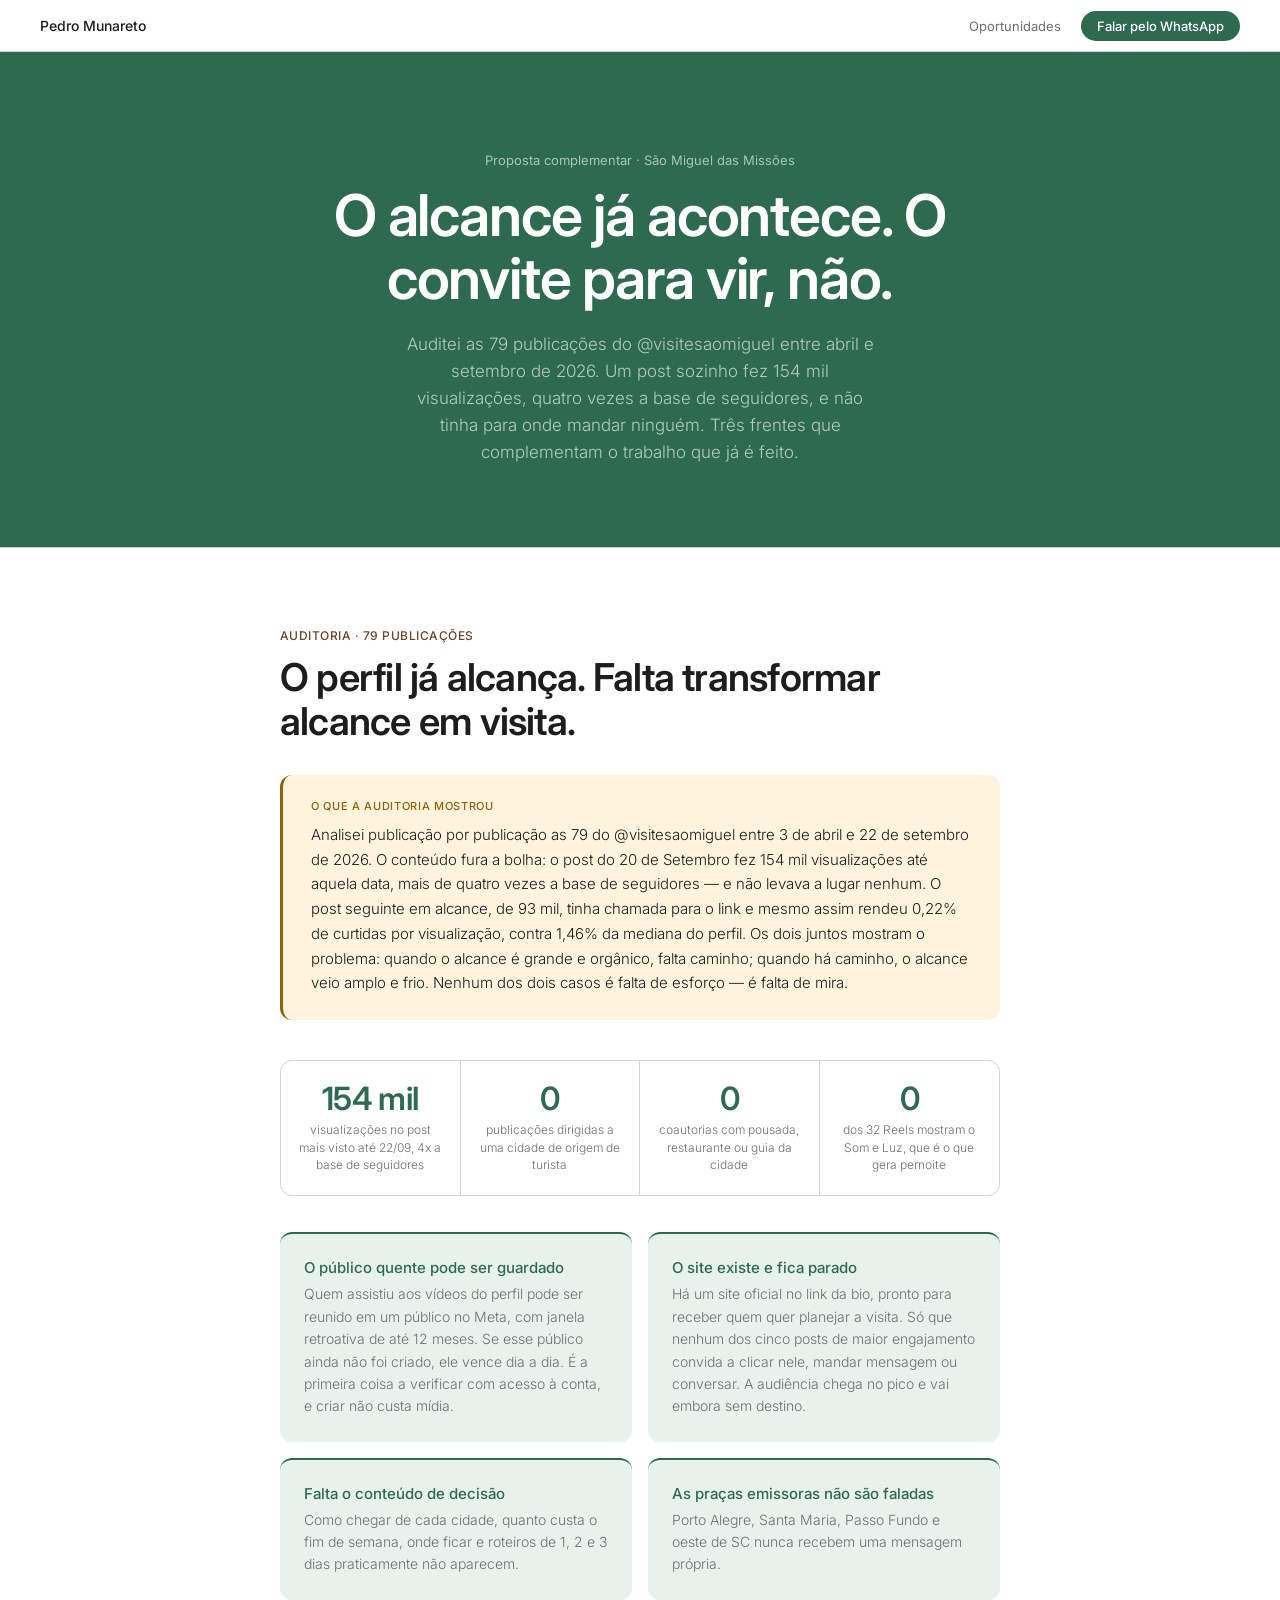
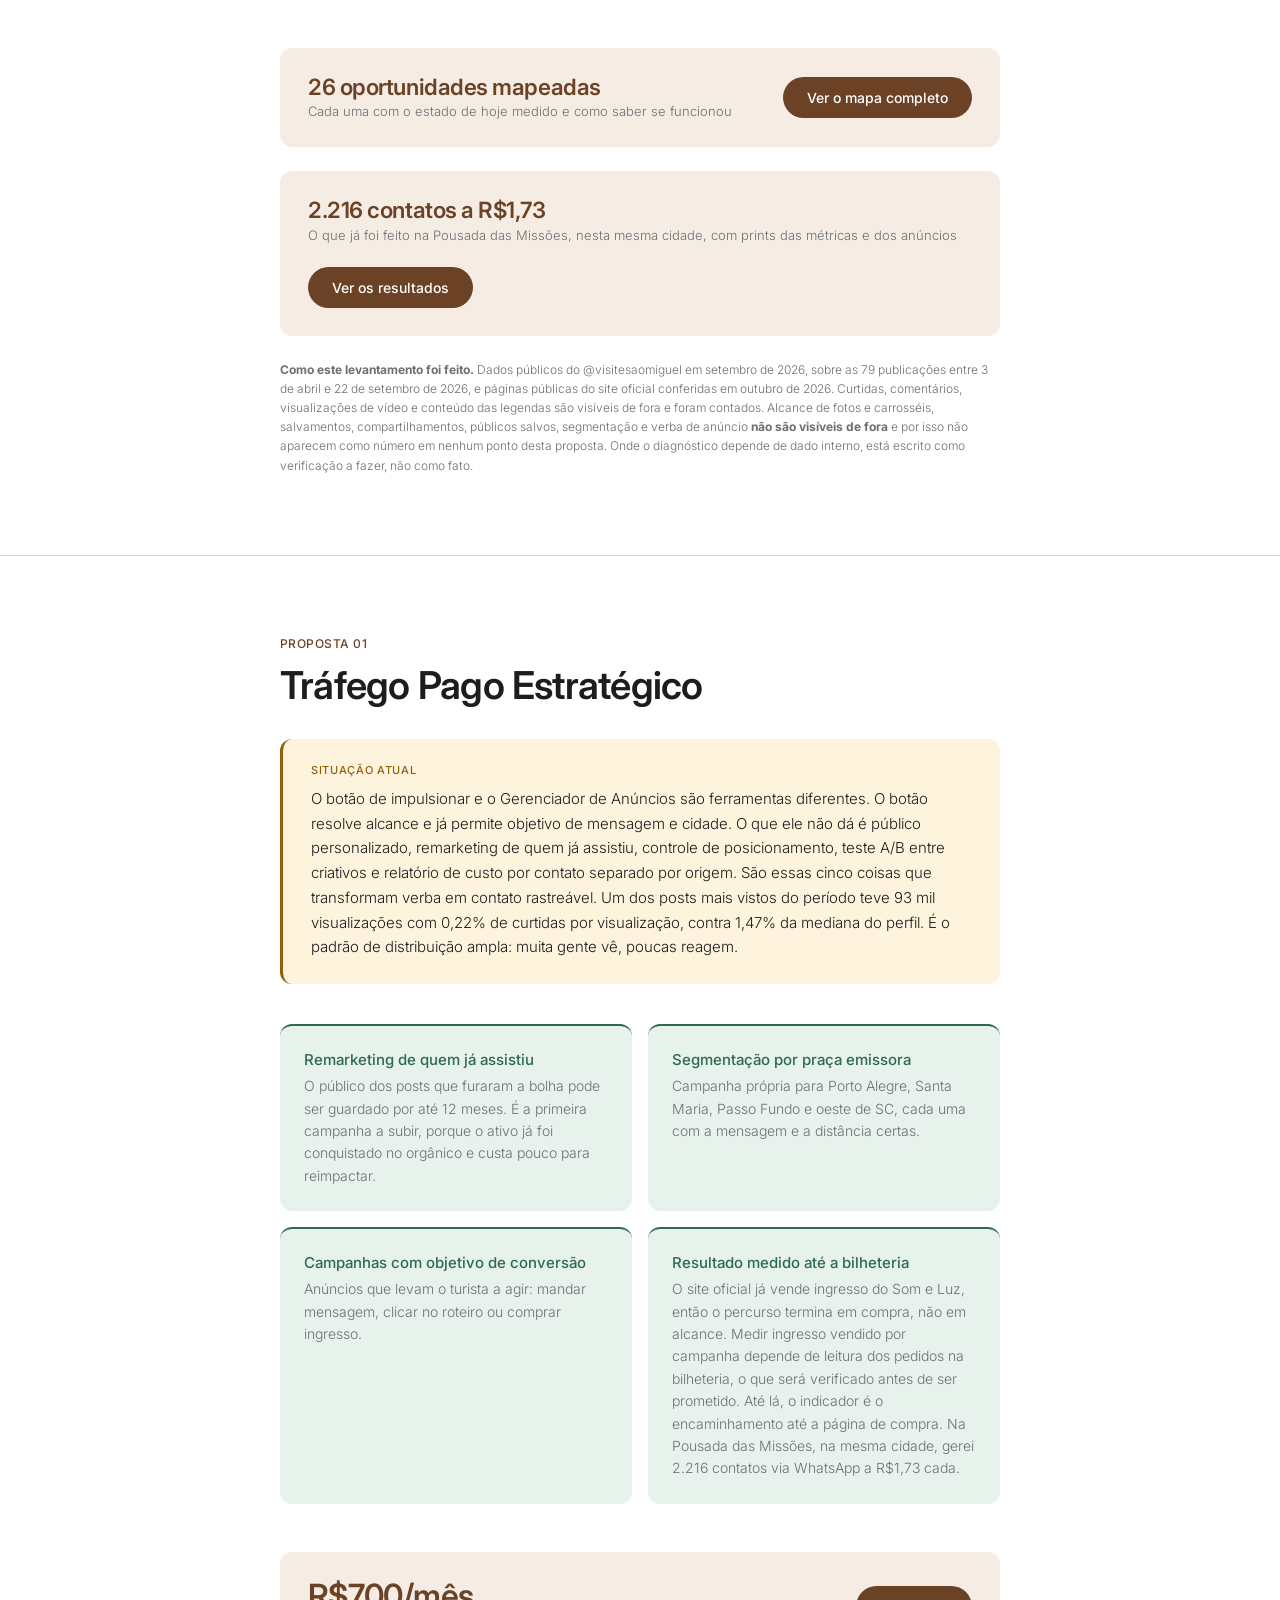
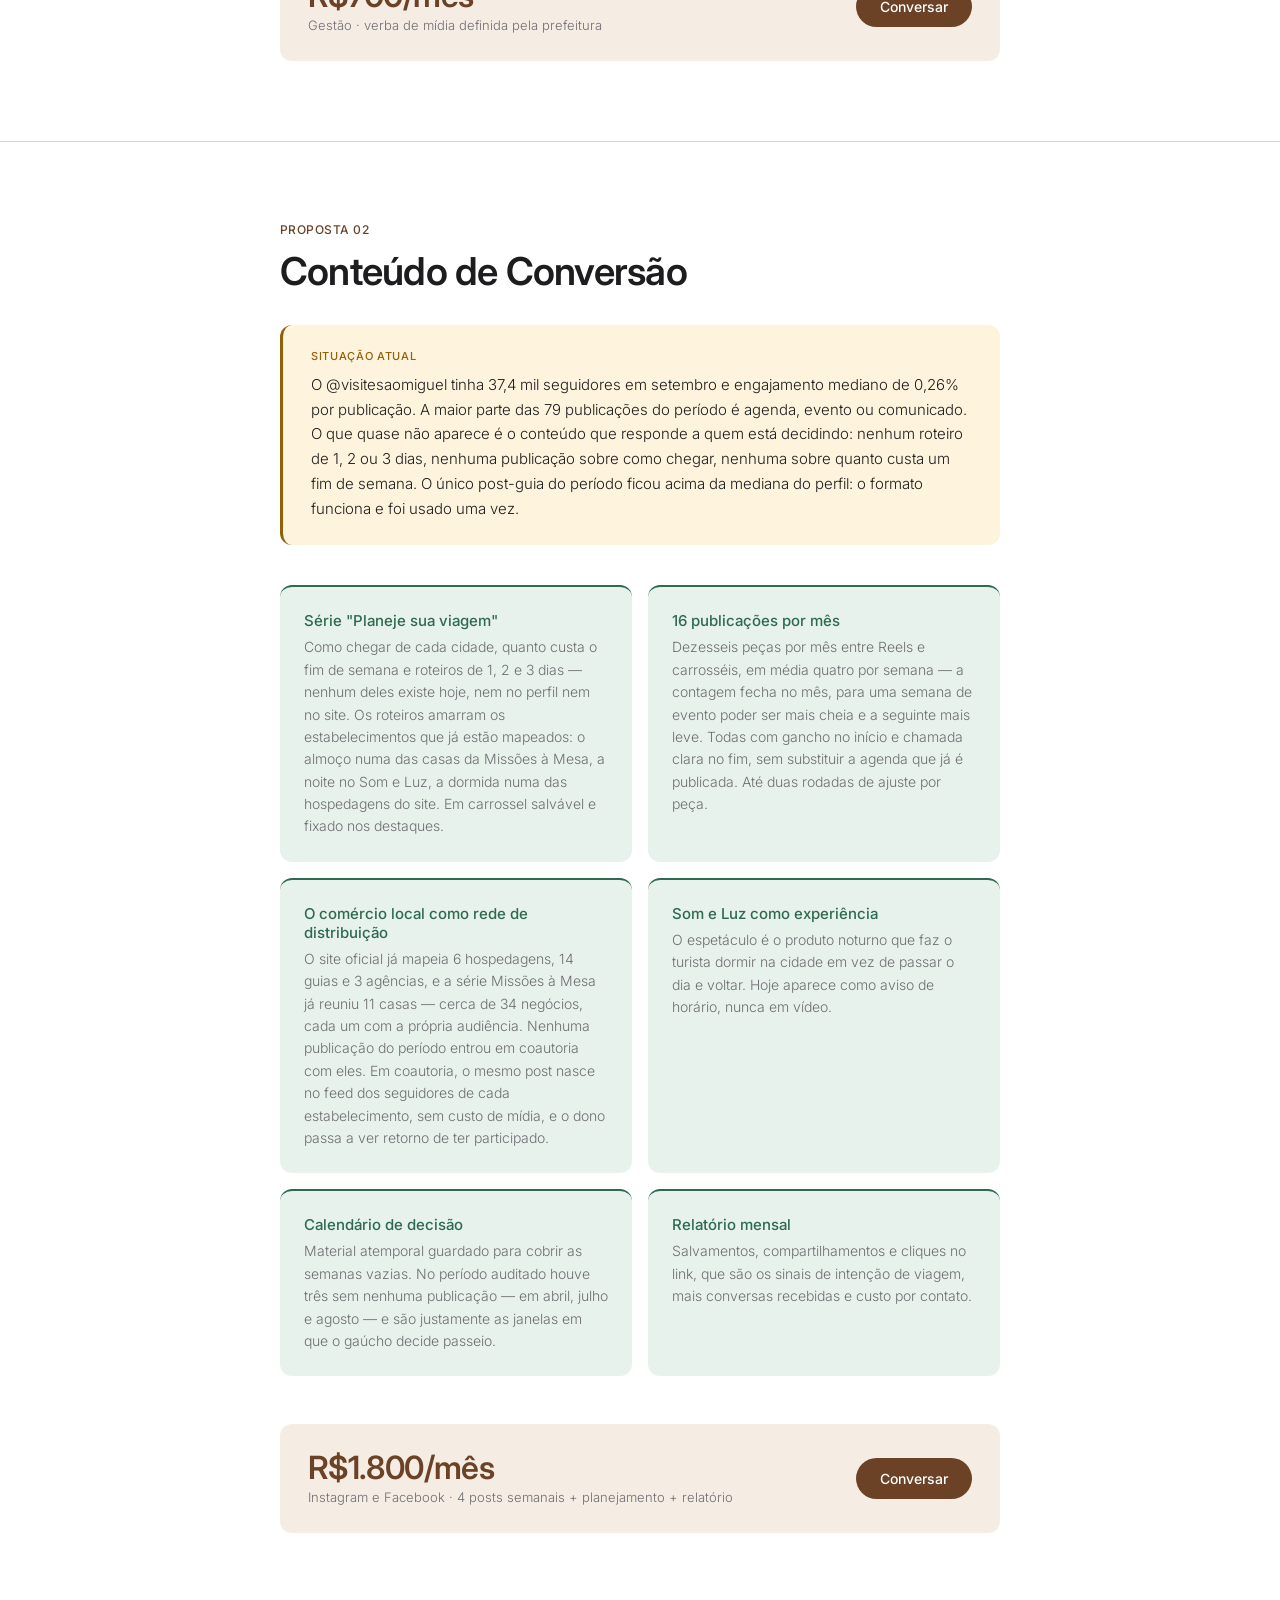
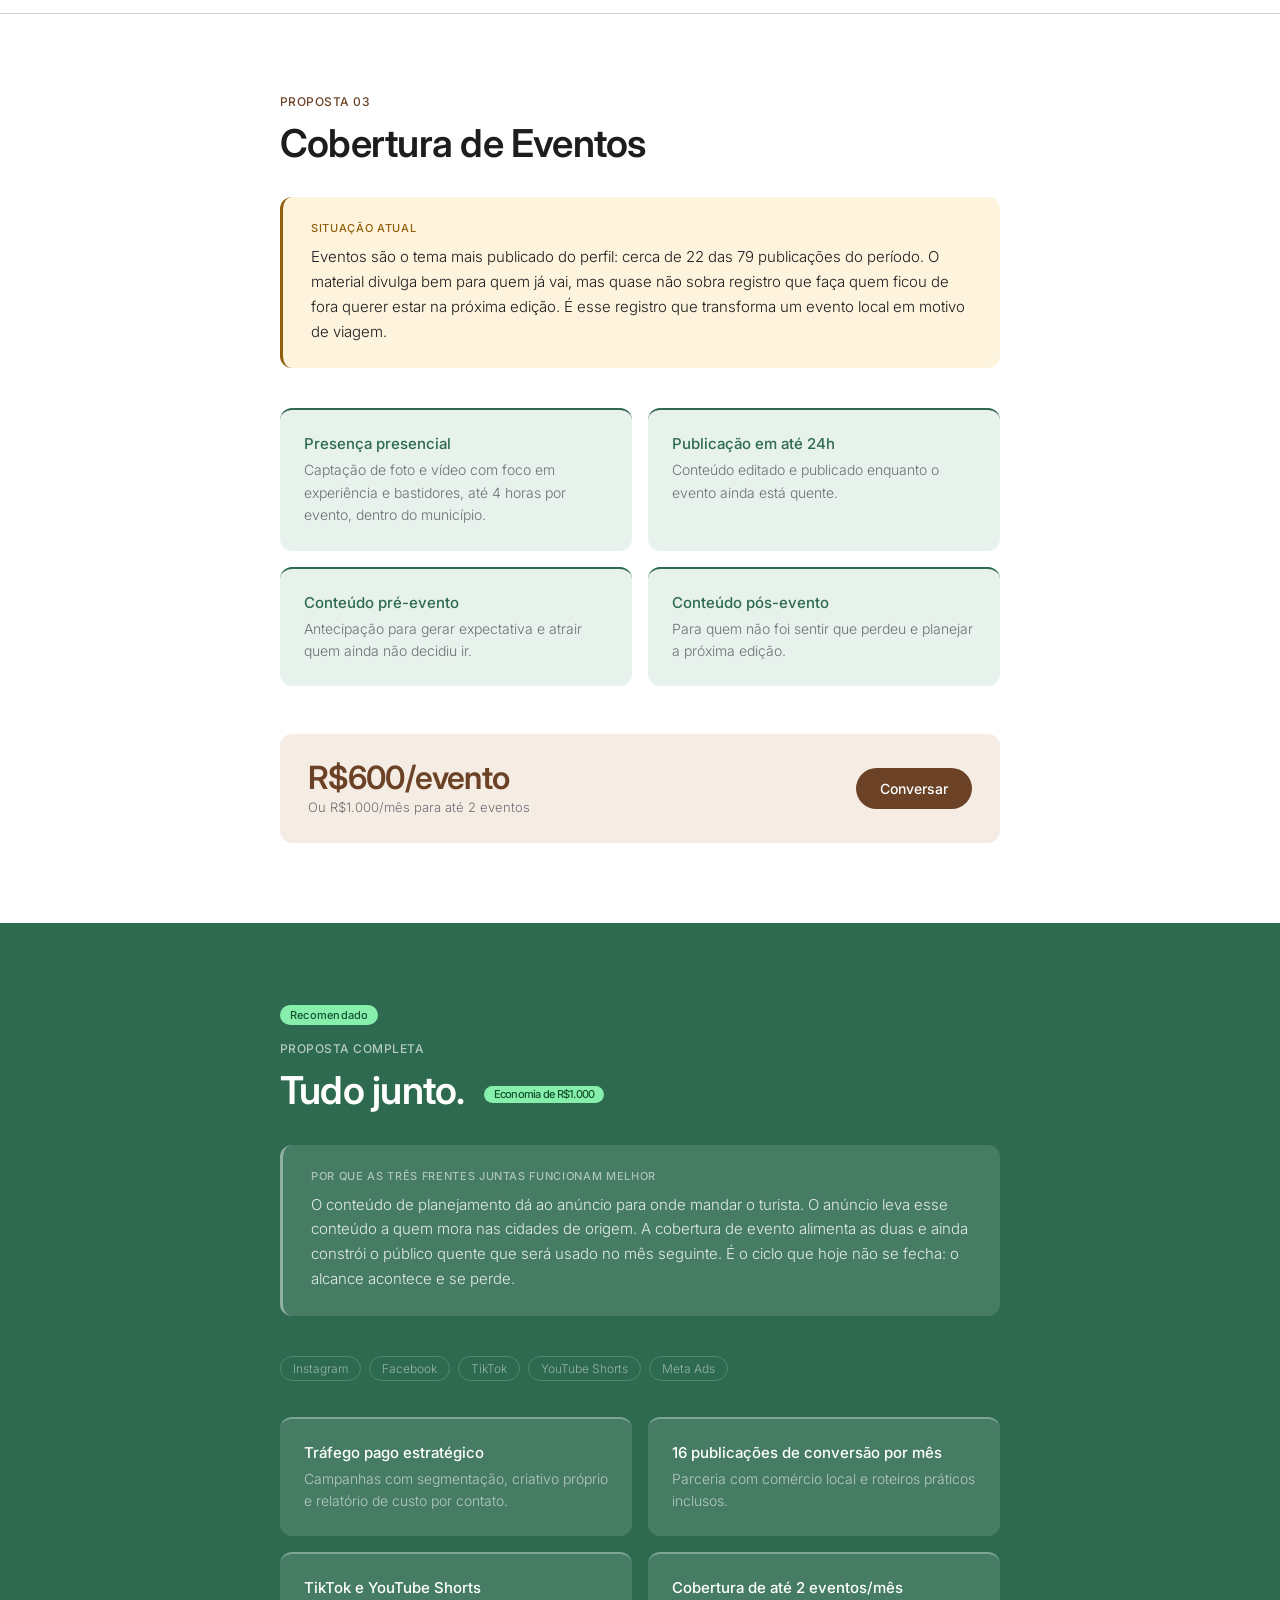
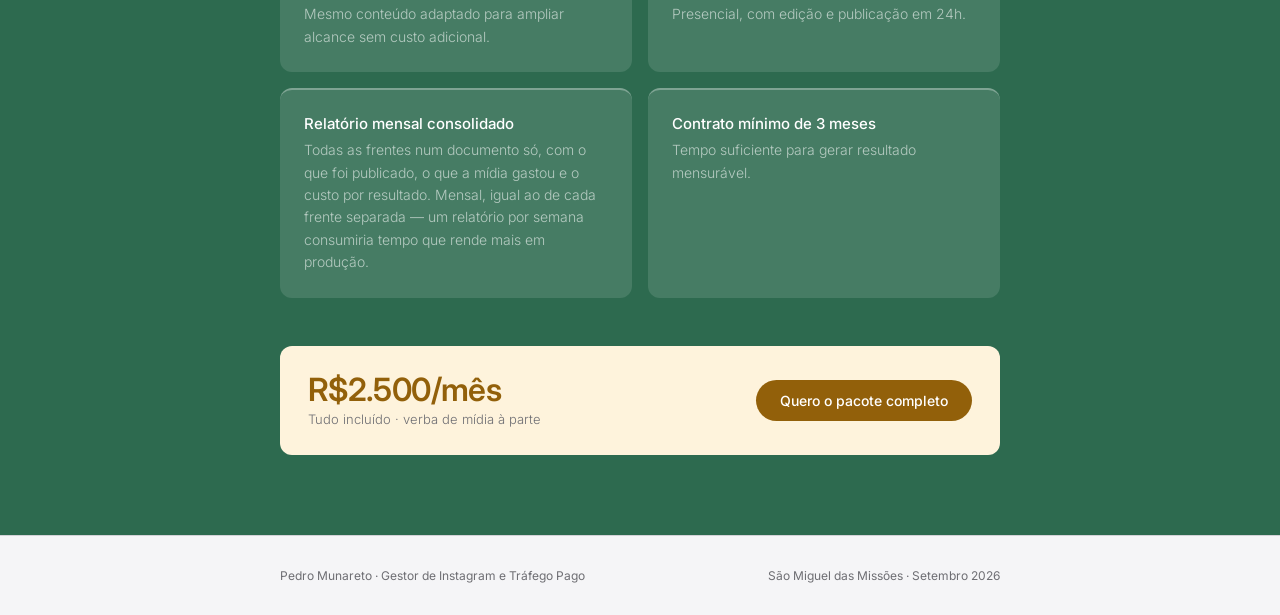
==== commit 6dd85f40: "Explora o comercio local como rede de distribuicao O angulo estava subaproveitado. Somando o que ja " ====
--- a/index.html
+++ b/index.html
@@ -148,15 +148,15 @@
     <div class="grid">
       <div class="grid-item">
         <div class="grid-title">Série "Planeje sua viagem"</div>
-        <div class="grid-desc">Como chegar de cada cidade, quanto custa o fim de semana e roteiros de 1, 2 e 3 dias — nenhum deles existe hoje, nem no perfil nem no site. Onde comer e onde ficar já têm material feito: entram como aproveitamento do que a Secretaria e o site já produziram, não como conteúdo novo. Em carrossel salvável e fixado nos destaques.</div>
+        <div class="grid-desc">Como chegar de cada cidade, quanto custa o fim de semana e roteiros de 1, 2 e 3 dias — nenhum deles existe hoje, nem no perfil nem no site. Os roteiros amarram os estabelecimentos que já estão mapeados: o almoço numa das casas da Missões à Mesa, a noite no Som e Luz, a dormida numa das hospedagens do site. Em carrossel salvável e fixado nos destaques.</div>
       </div>
       <div class="grid-item">
         <div class="grid-title">16 publicações por mês</div>
         <div class="grid-desc">Dezesseis peças por mês entre Reels e carrosséis, em média quatro por semana — a contagem fecha no mês, para uma semana de evento poder ser mais cheia e a seguinte mais leve. Todas com gancho no início e chamada clara no fim, sem substituir a agenda que já é publicada. Até duas rodadas de ajuste por peça.</div>
       </div>
       <div class="grid-item">
-        <div class="grid-title">Collab com o trade</div>
-        <div class="grid-desc">Pousadas, restaurantes e guias entram como coautores do post, que passa a aparecer também para os seguidores deles. Alcance extra sem custo de mídia.</div>
+        <div class="grid-title">O comércio local como rede de distribuição</div>
+        <div class="grid-desc">O site oficial já mapeia 6 hospedagens, 14 guias e 3 agências, e a série Missões à Mesa já reuniu 11 casas — cerca de 34 negócios, cada um com a própria audiência. Nenhuma publicação do período entrou em coautoria com eles. Em coautoria, o mesmo post nasce no feed dos seguidores de cada estabelecimento, sem custo de mídia, e o dono passa a ver retorno de ter participado.</div>
       </div>
       <div class="grid-item">
         <div class="grid-title">Som e Luz como experiência</div>
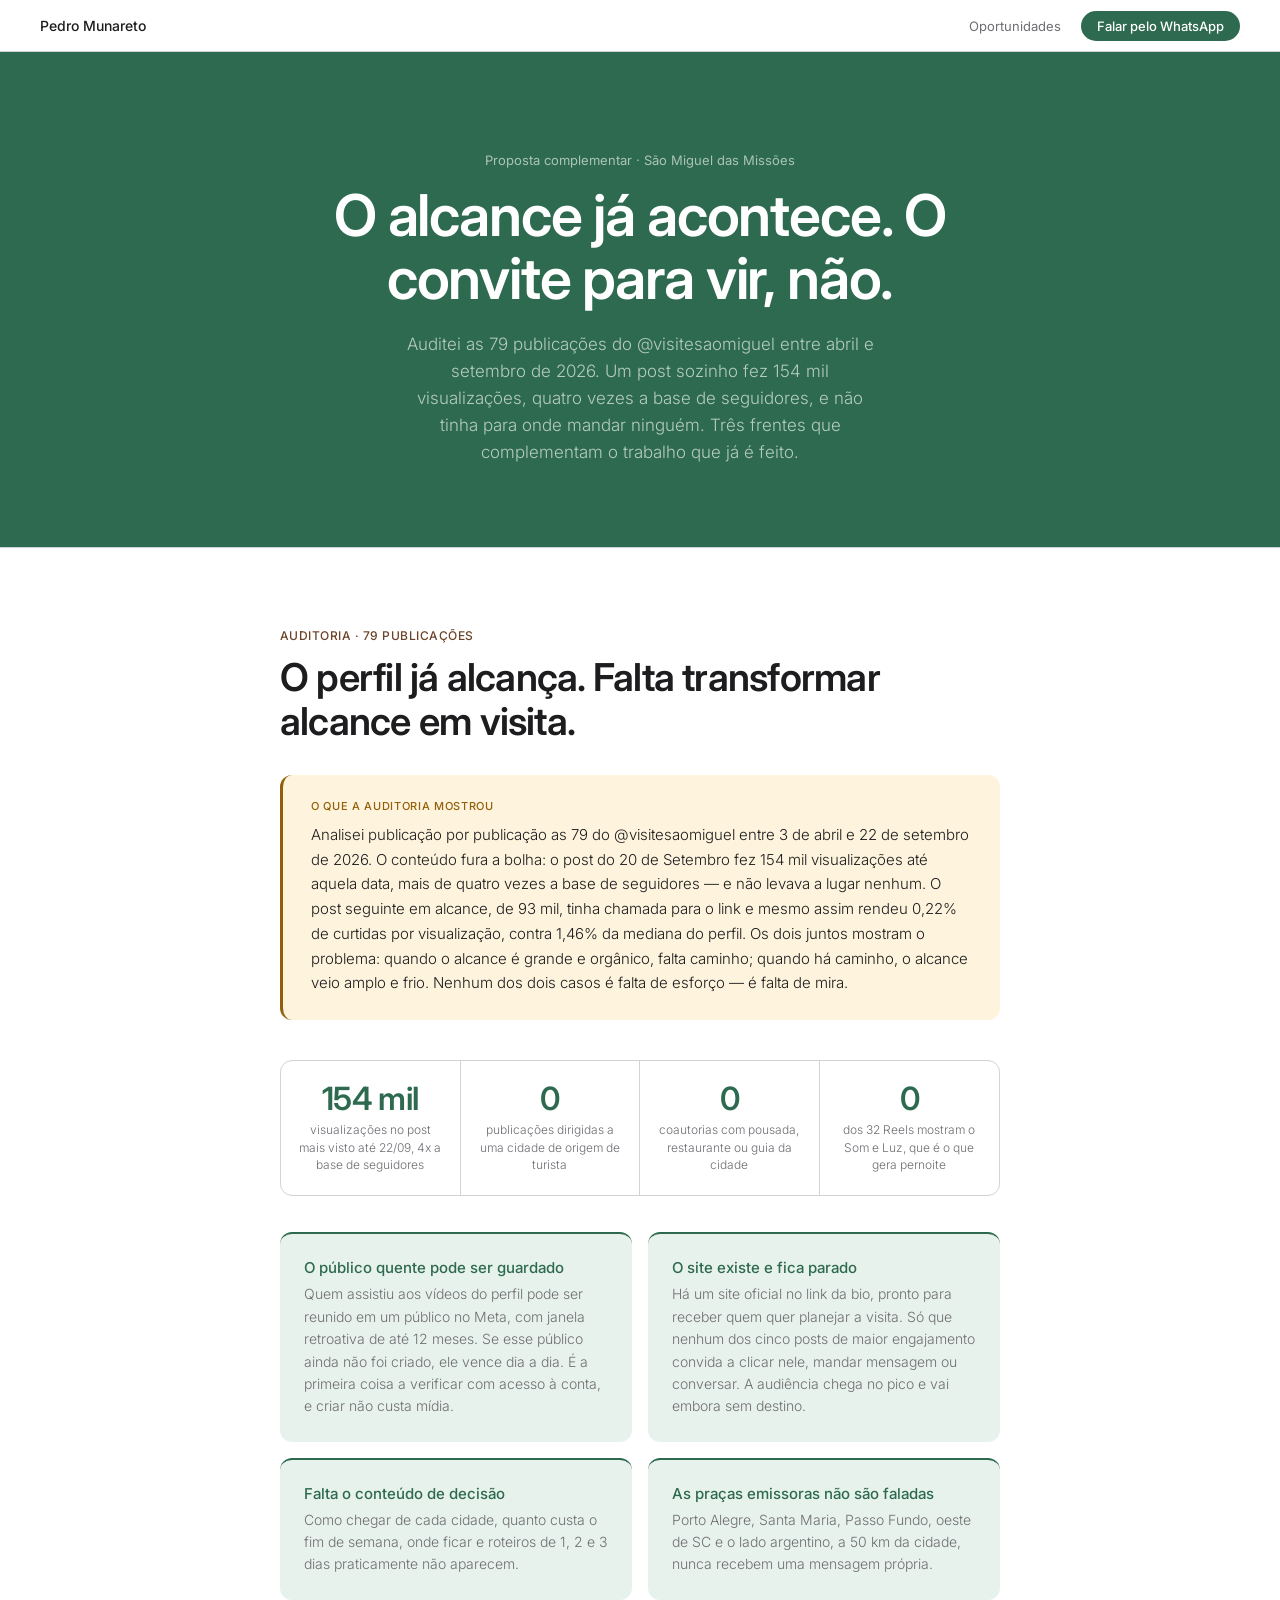
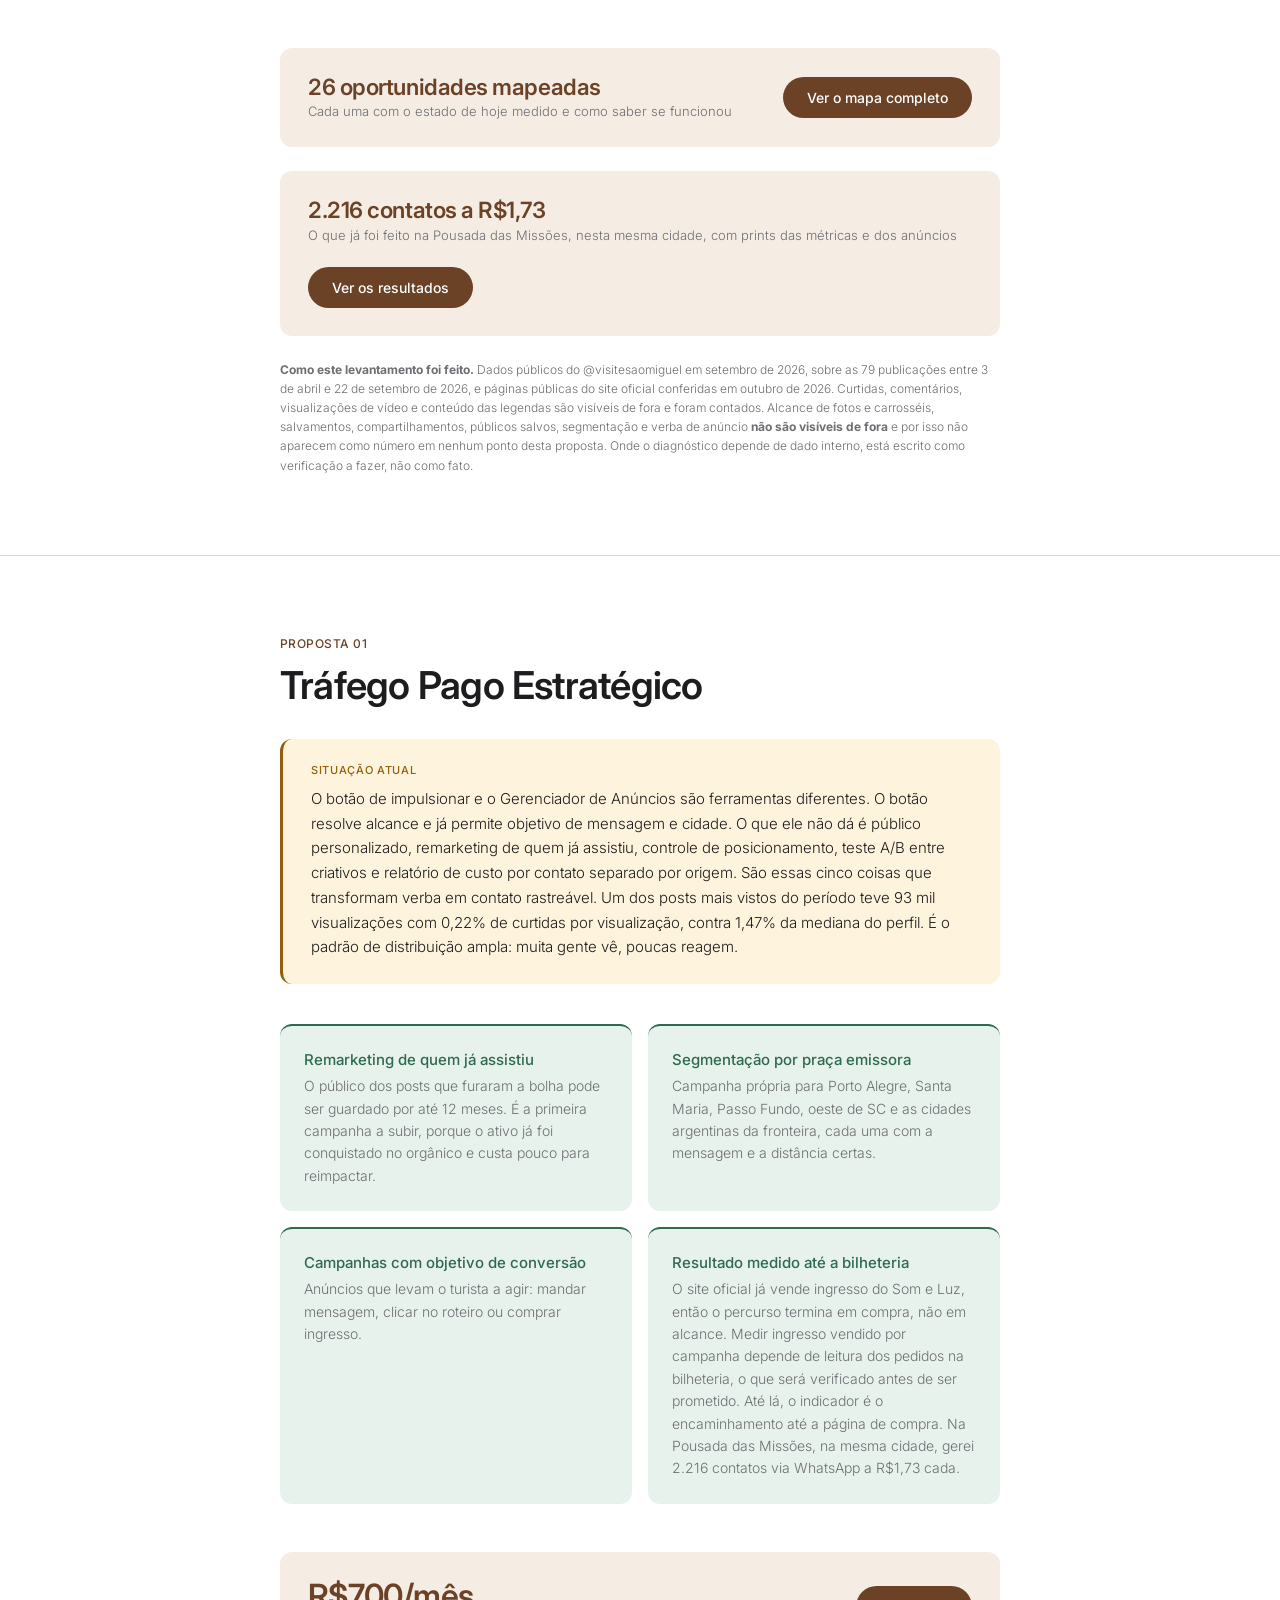
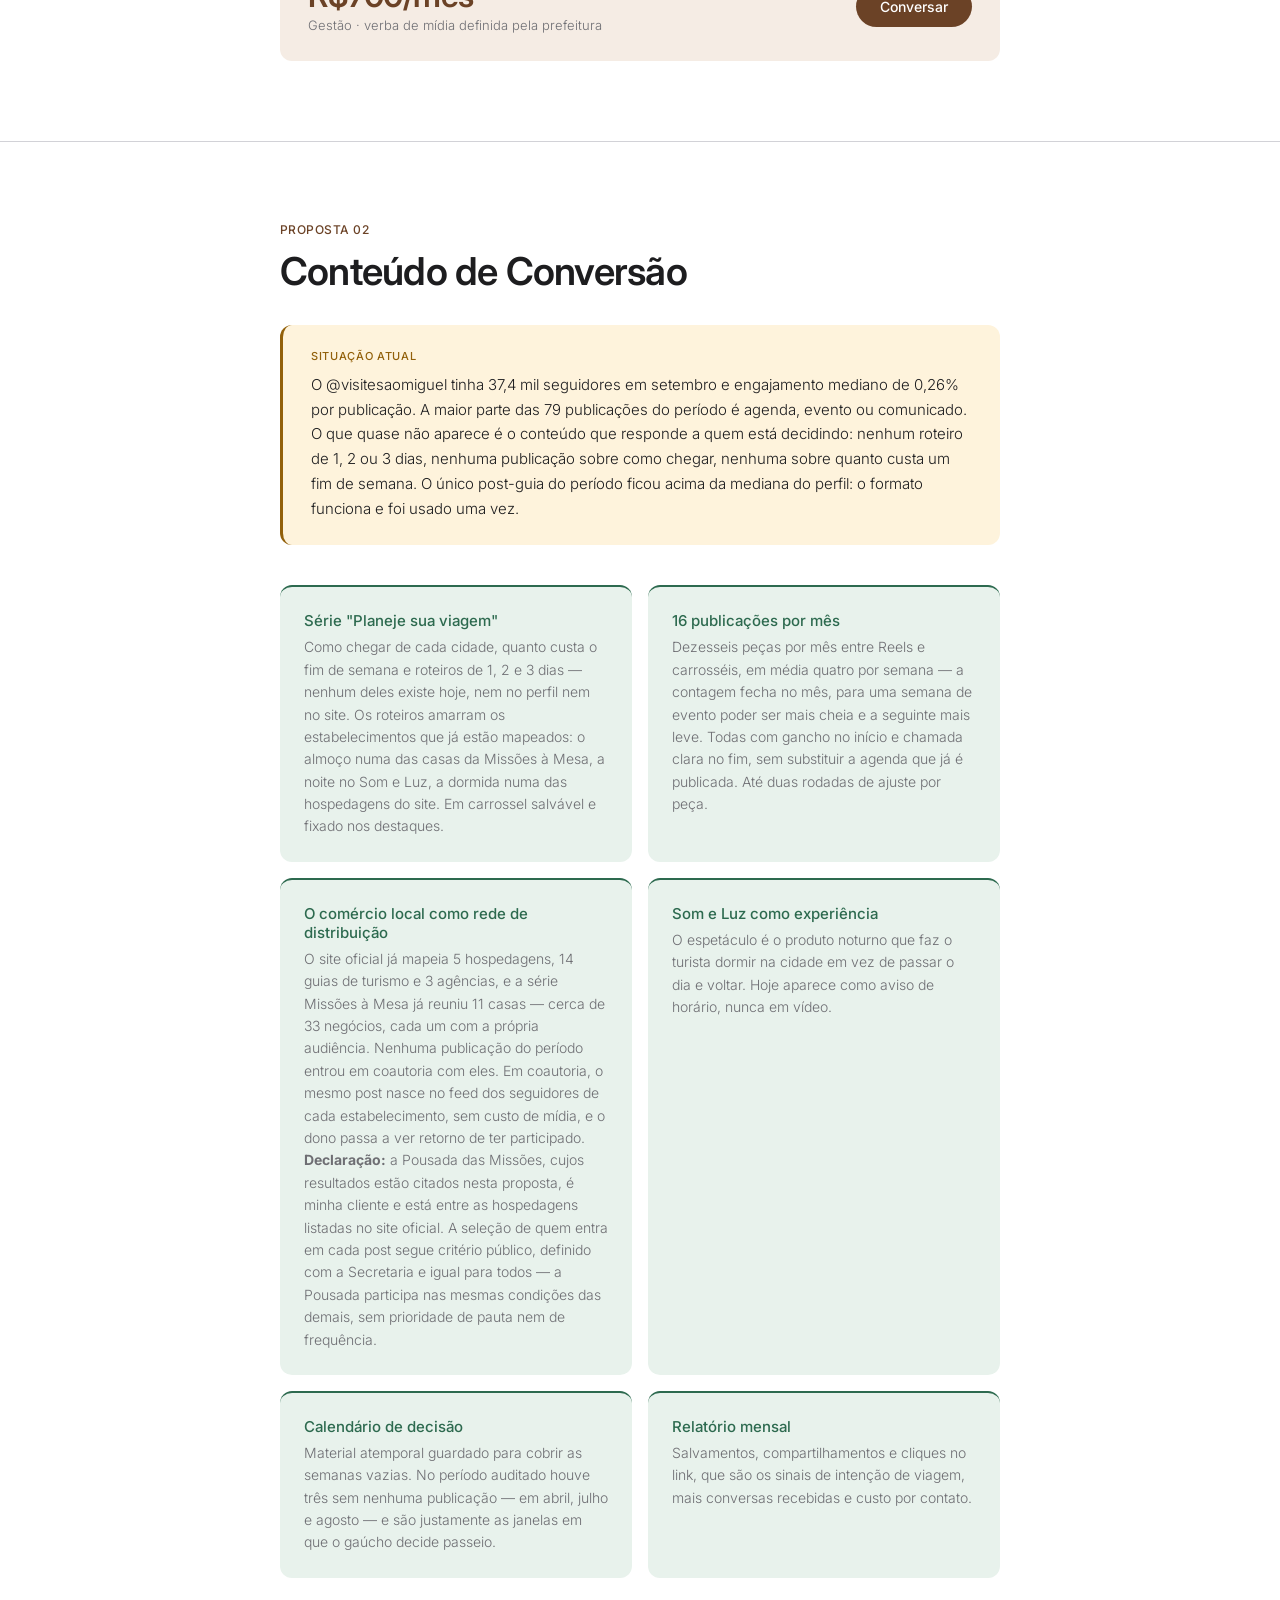
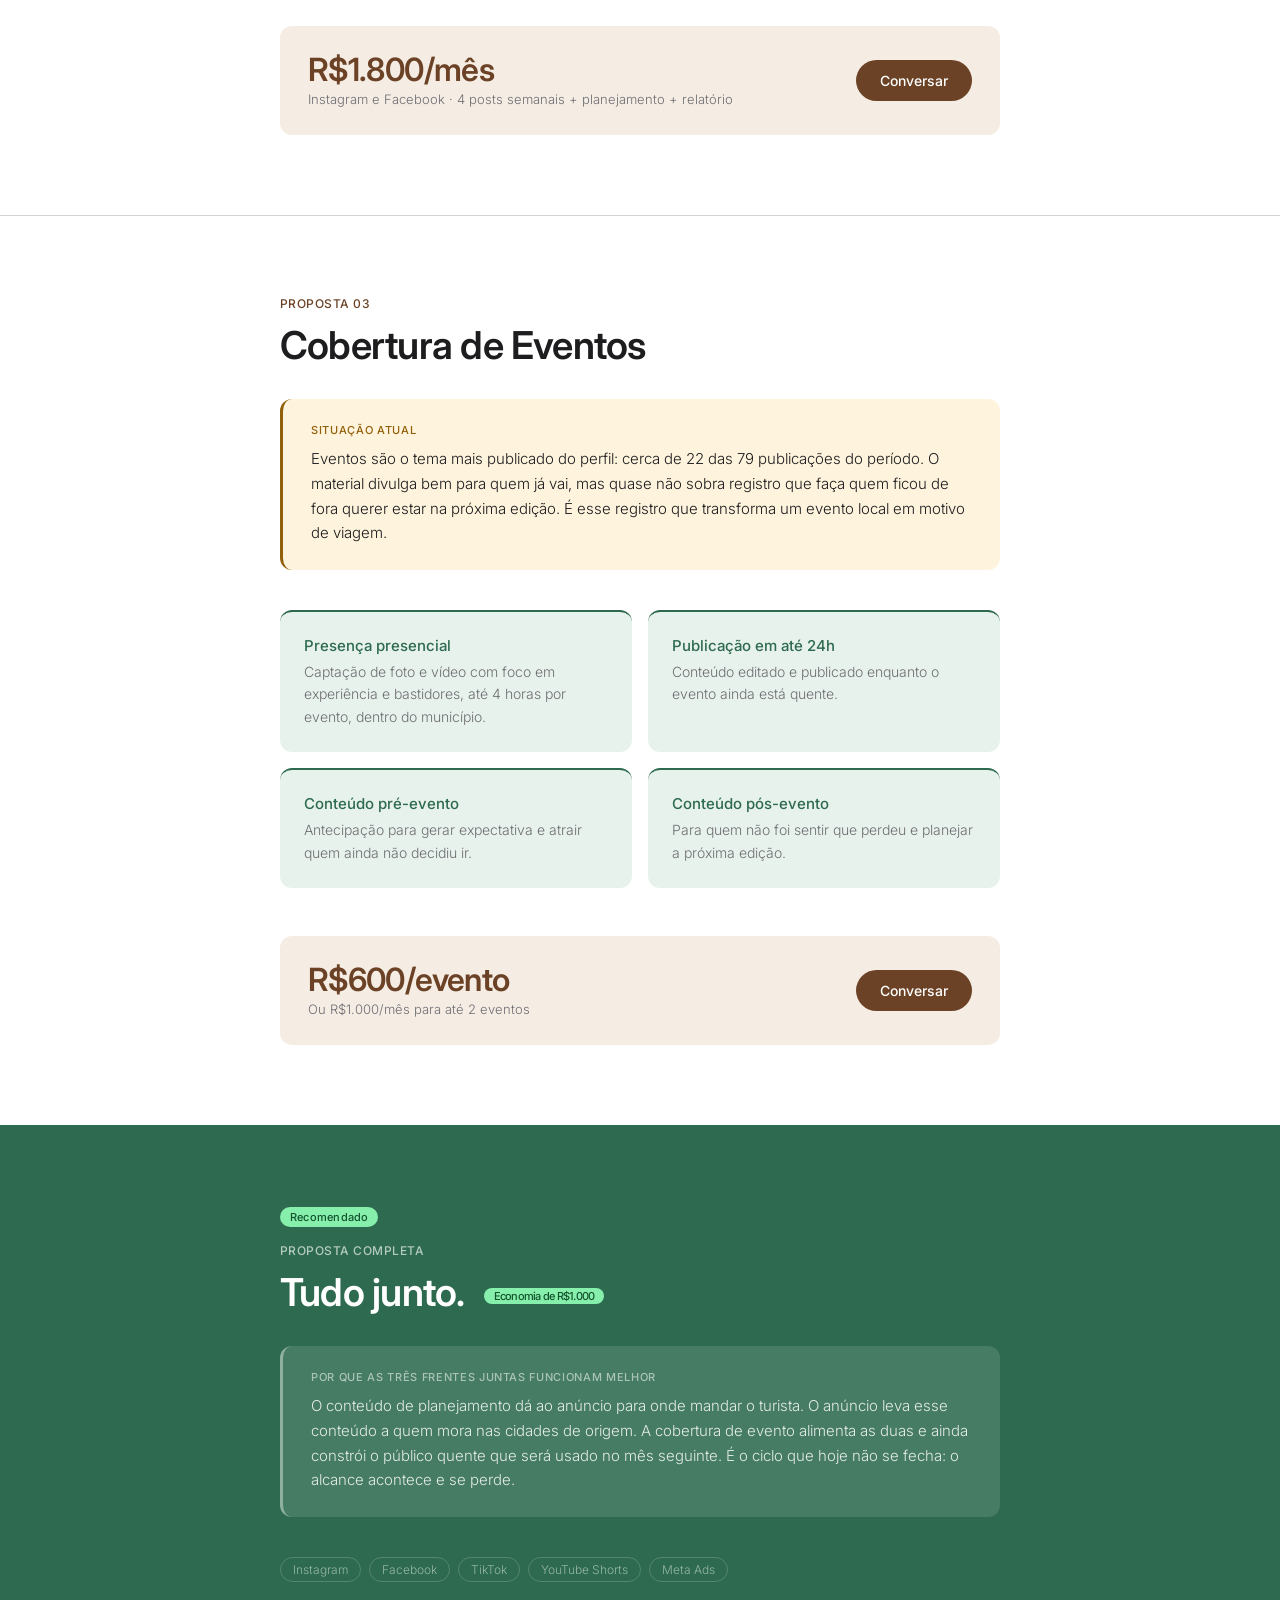
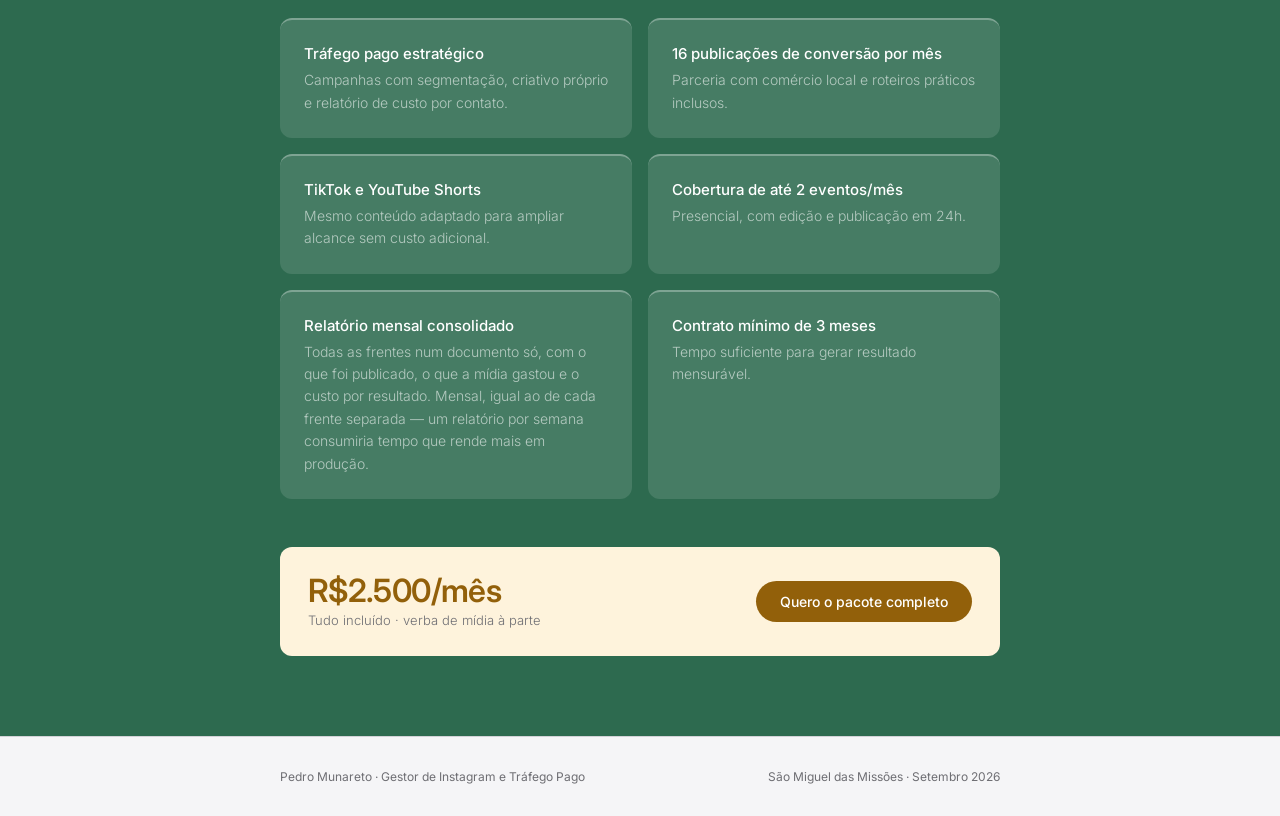
==== commit 2ac632d5: "Declara o conflito de interesse e corrige quatro contagens Acrescenta declaracao sobre a Pousada das" ====
--- a/index.html
+++ b/index.html
@@ -70,7 +70,7 @@
       </div>
       <div class="grid-item">
         <div class="grid-title">As praças emissoras não são faladas</div>
-        <div class="grid-desc">Porto Alegre, Santa Maria, Passo Fundo e oeste de SC nunca recebem uma mensagem própria.</div>
+        <div class="grid-desc">Porto Alegre, Santa Maria, Passo Fundo, oeste de SC e o lado argentino, a 50 km da cidade, nunca recebem uma mensagem própria.</div>
       </div>
     </div>
 
@@ -112,7 +112,7 @@
       </div>
       <div class="grid-item">
         <div class="grid-title">Segmentação por praça emissora</div>
-        <div class="grid-desc">Campanha própria para Porto Alegre, Santa Maria, Passo Fundo e oeste de SC, cada uma com a mensagem e a distância certas.</div>
+        <div class="grid-desc">Campanha própria para Porto Alegre, Santa Maria, Passo Fundo, oeste de SC e as cidades argentinas da fronteira, cada uma com a mensagem e a distância certas.</div>
       </div>
       <div class="grid-item">
         <div class="grid-title">Campanhas com objetivo de conversão</div>
@@ -156,7 +156,7 @@
       </div>
       <div class="grid-item">
         <div class="grid-title">O comércio local como rede de distribuição</div>
-        <div class="grid-desc">O site oficial já mapeia 6 hospedagens, 14 guias e 3 agências, e a série Missões à Mesa já reuniu 11 casas — cerca de 34 negócios, cada um com a própria audiência. Nenhuma publicação do período entrou em coautoria com eles. Em coautoria, o mesmo post nasce no feed dos seguidores de cada estabelecimento, sem custo de mídia, e o dono passa a ver retorno de ter participado.</div>
+        <div class="grid-desc">O site oficial já mapeia 5 hospedagens, 14 guias de turismo e 3 agências, e a série Missões à Mesa já reuniu 11 casas — cerca de 33 negócios, cada um com a própria audiência. Nenhuma publicação do período entrou em coautoria com eles. Em coautoria, o mesmo post nasce no feed dos seguidores de cada estabelecimento, sem custo de mídia, e o dono passa a ver retorno de ter participado. <strong>Declaração:</strong> a Pousada das Missões, cujos resultados estão citados nesta proposta, é minha cliente e está entre as hospedagens listadas no site oficial. A seleção de quem entra em cada post segue critério público, definido com a Secretaria e igual para todos — a Pousada participa nas mesmas condições das demais, sem prioridade de pauta nem de frequência.</div>
       </div>
       <div class="grid-item">
         <div class="grid-title">Som e Luz como experiência</div>
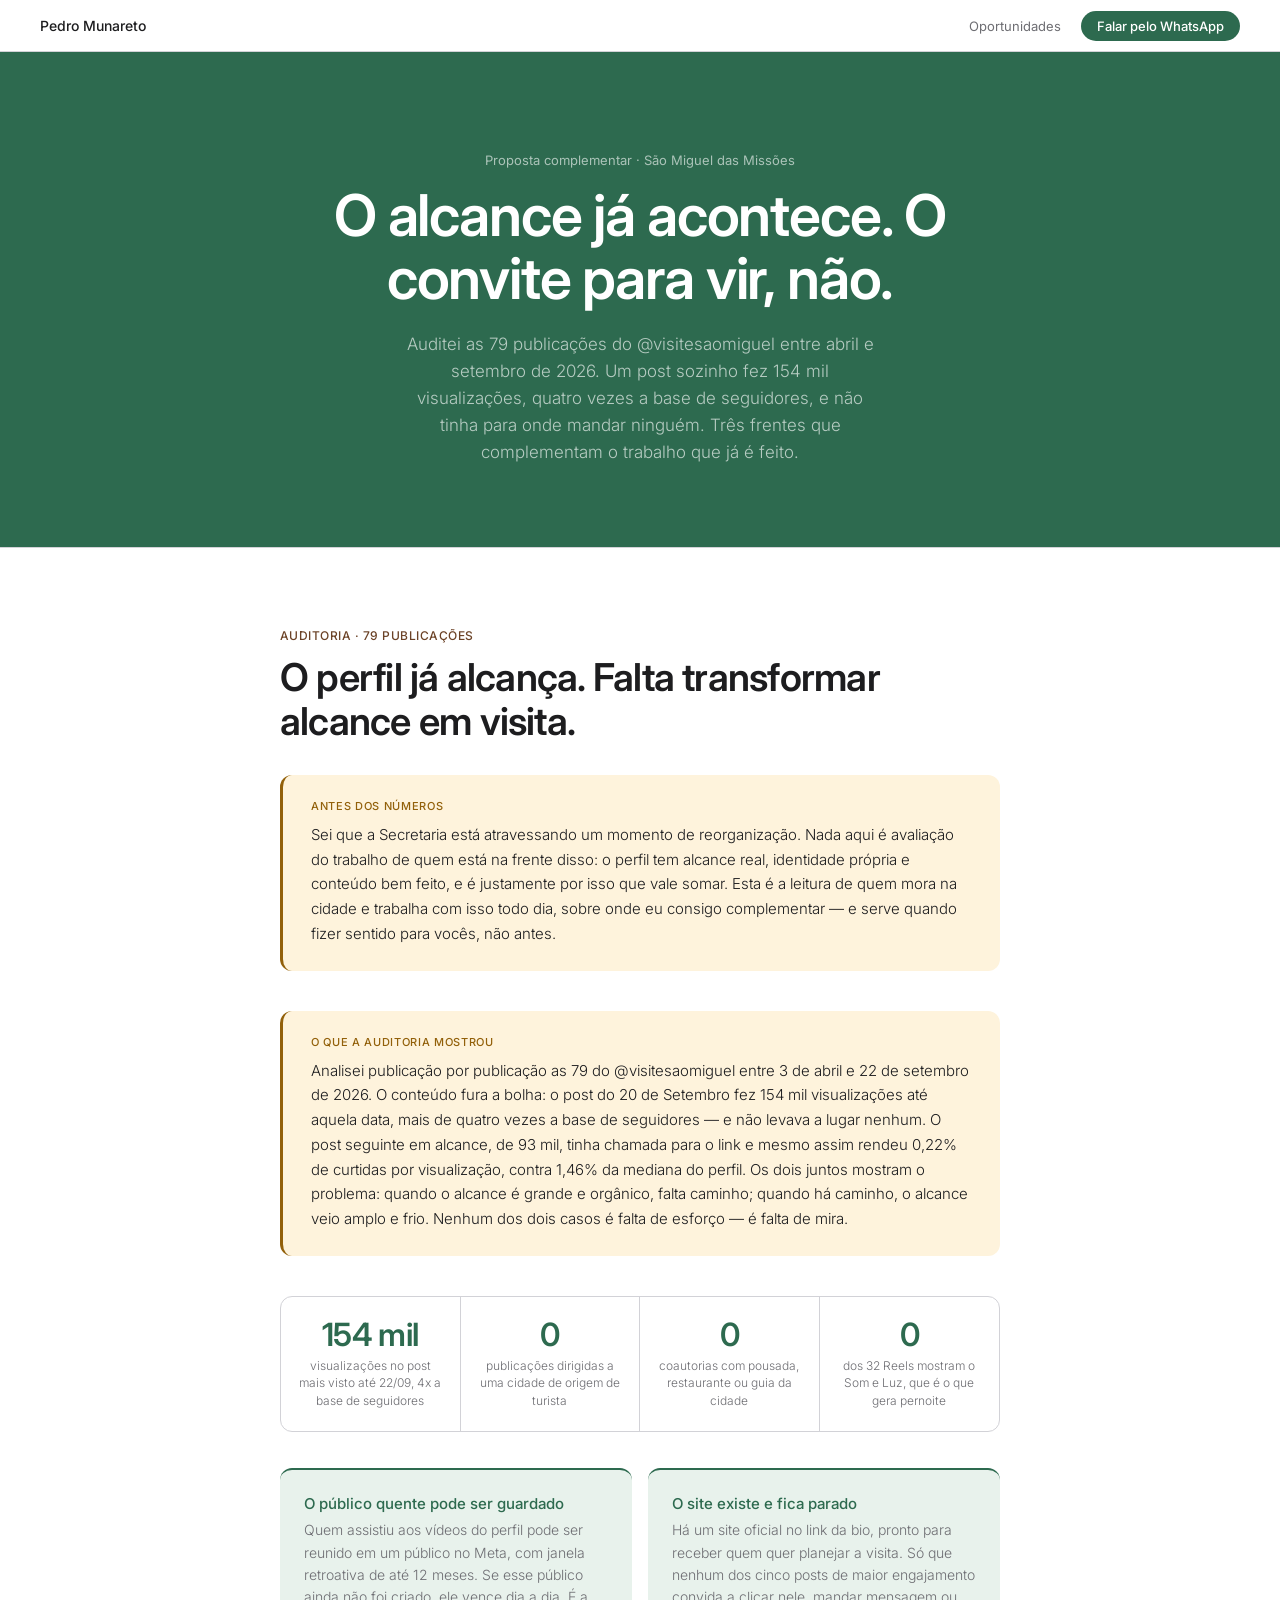
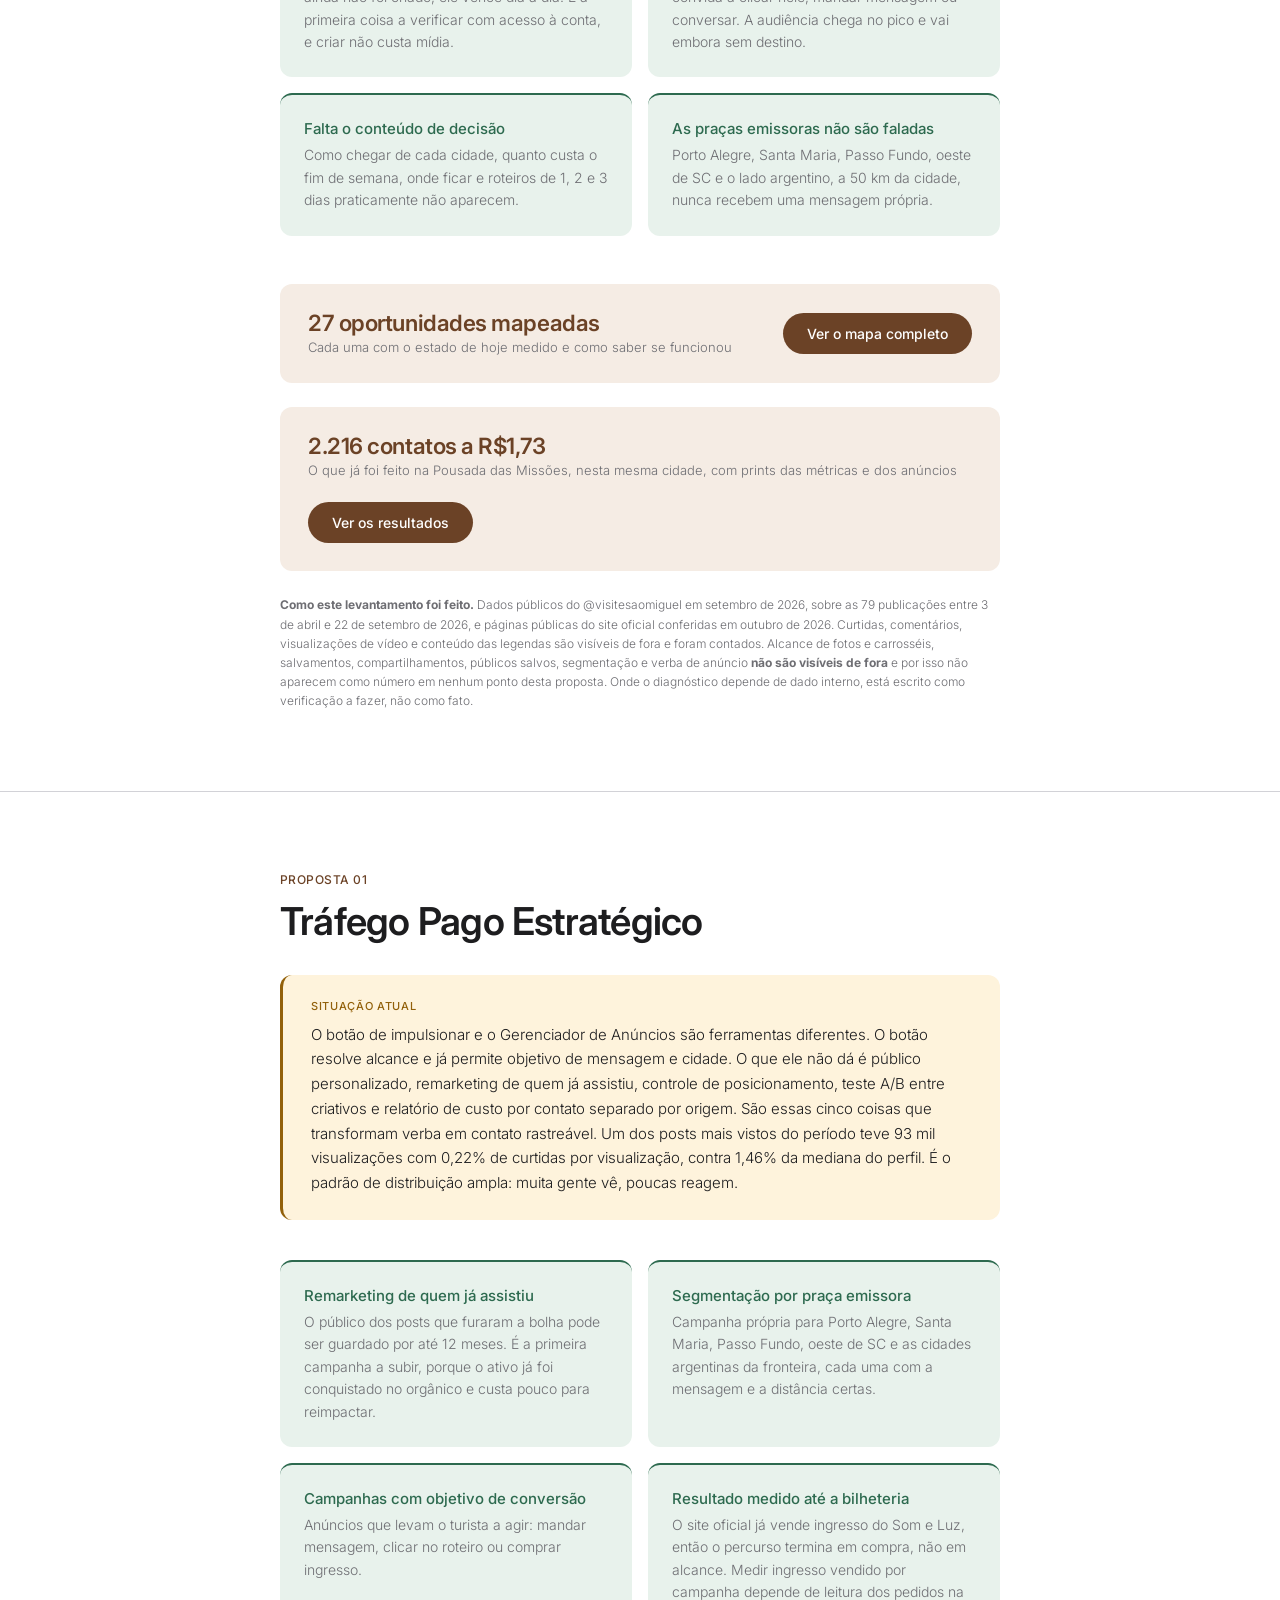
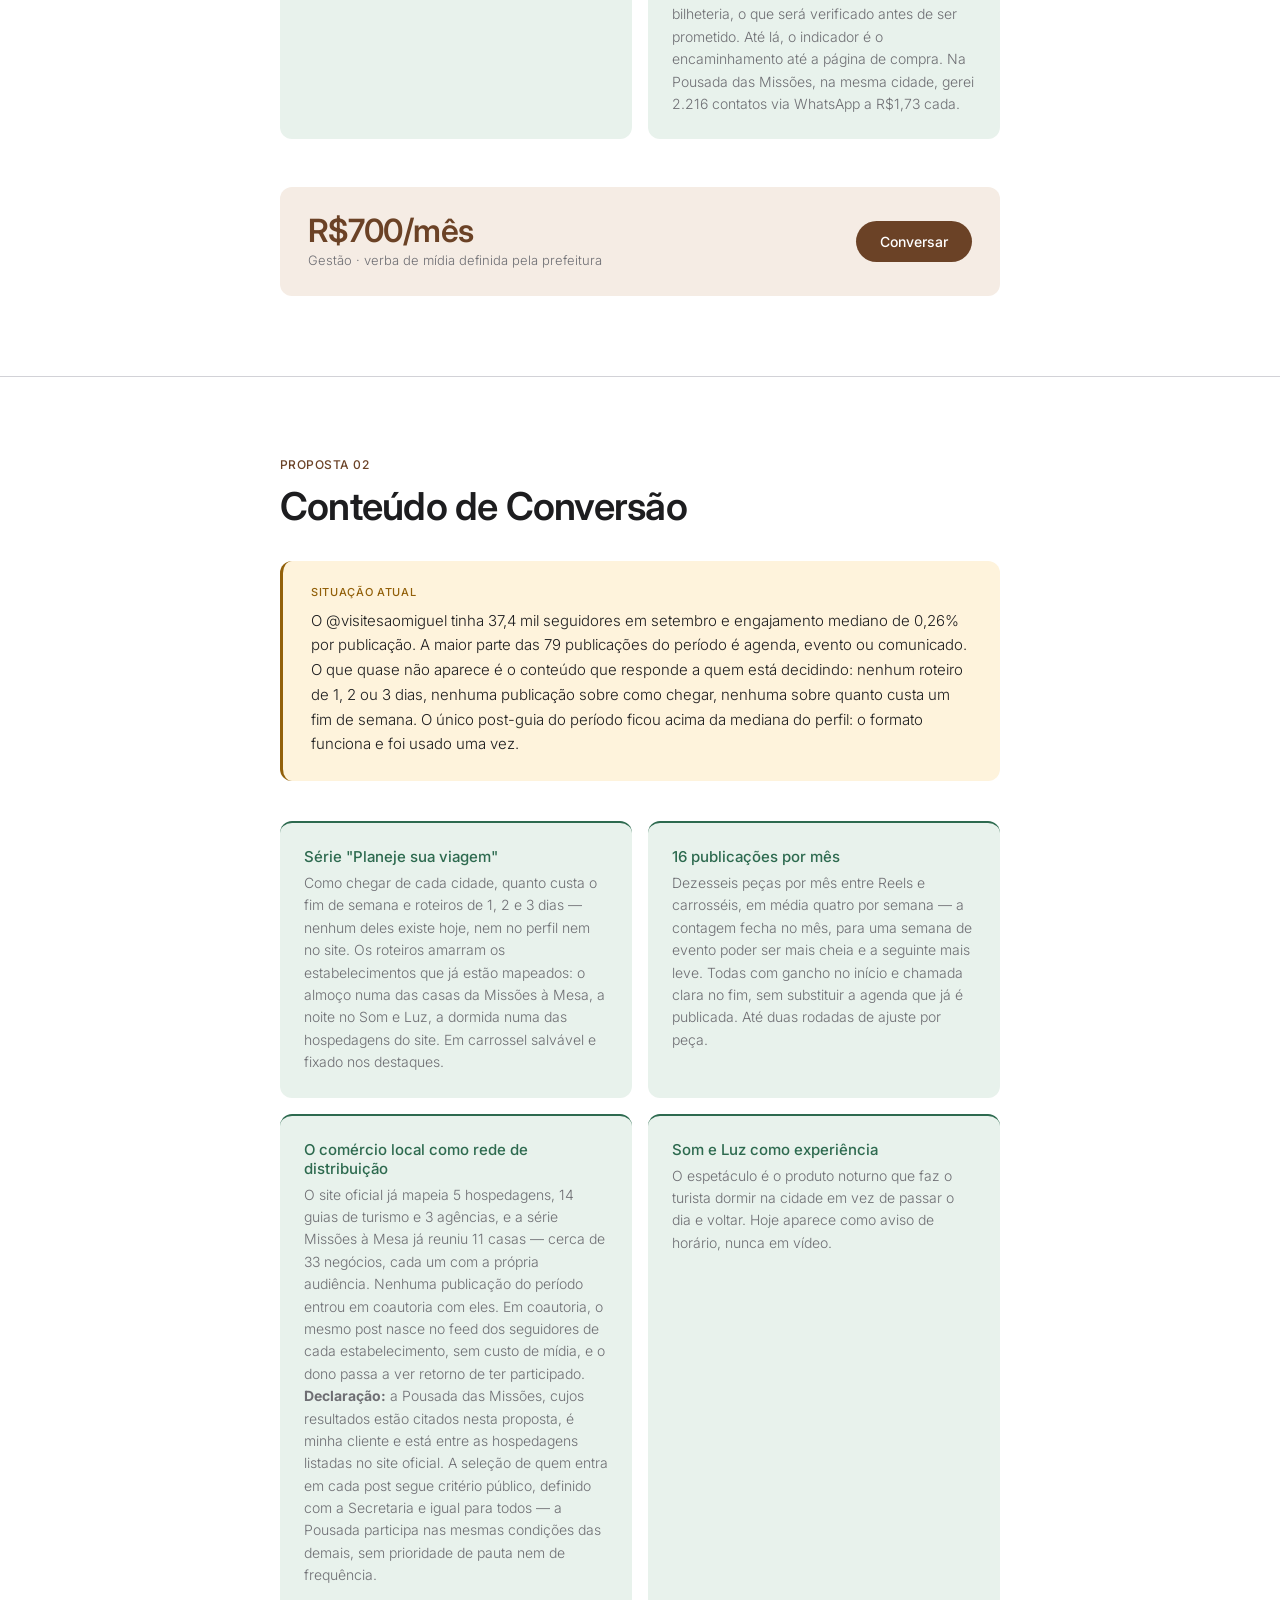
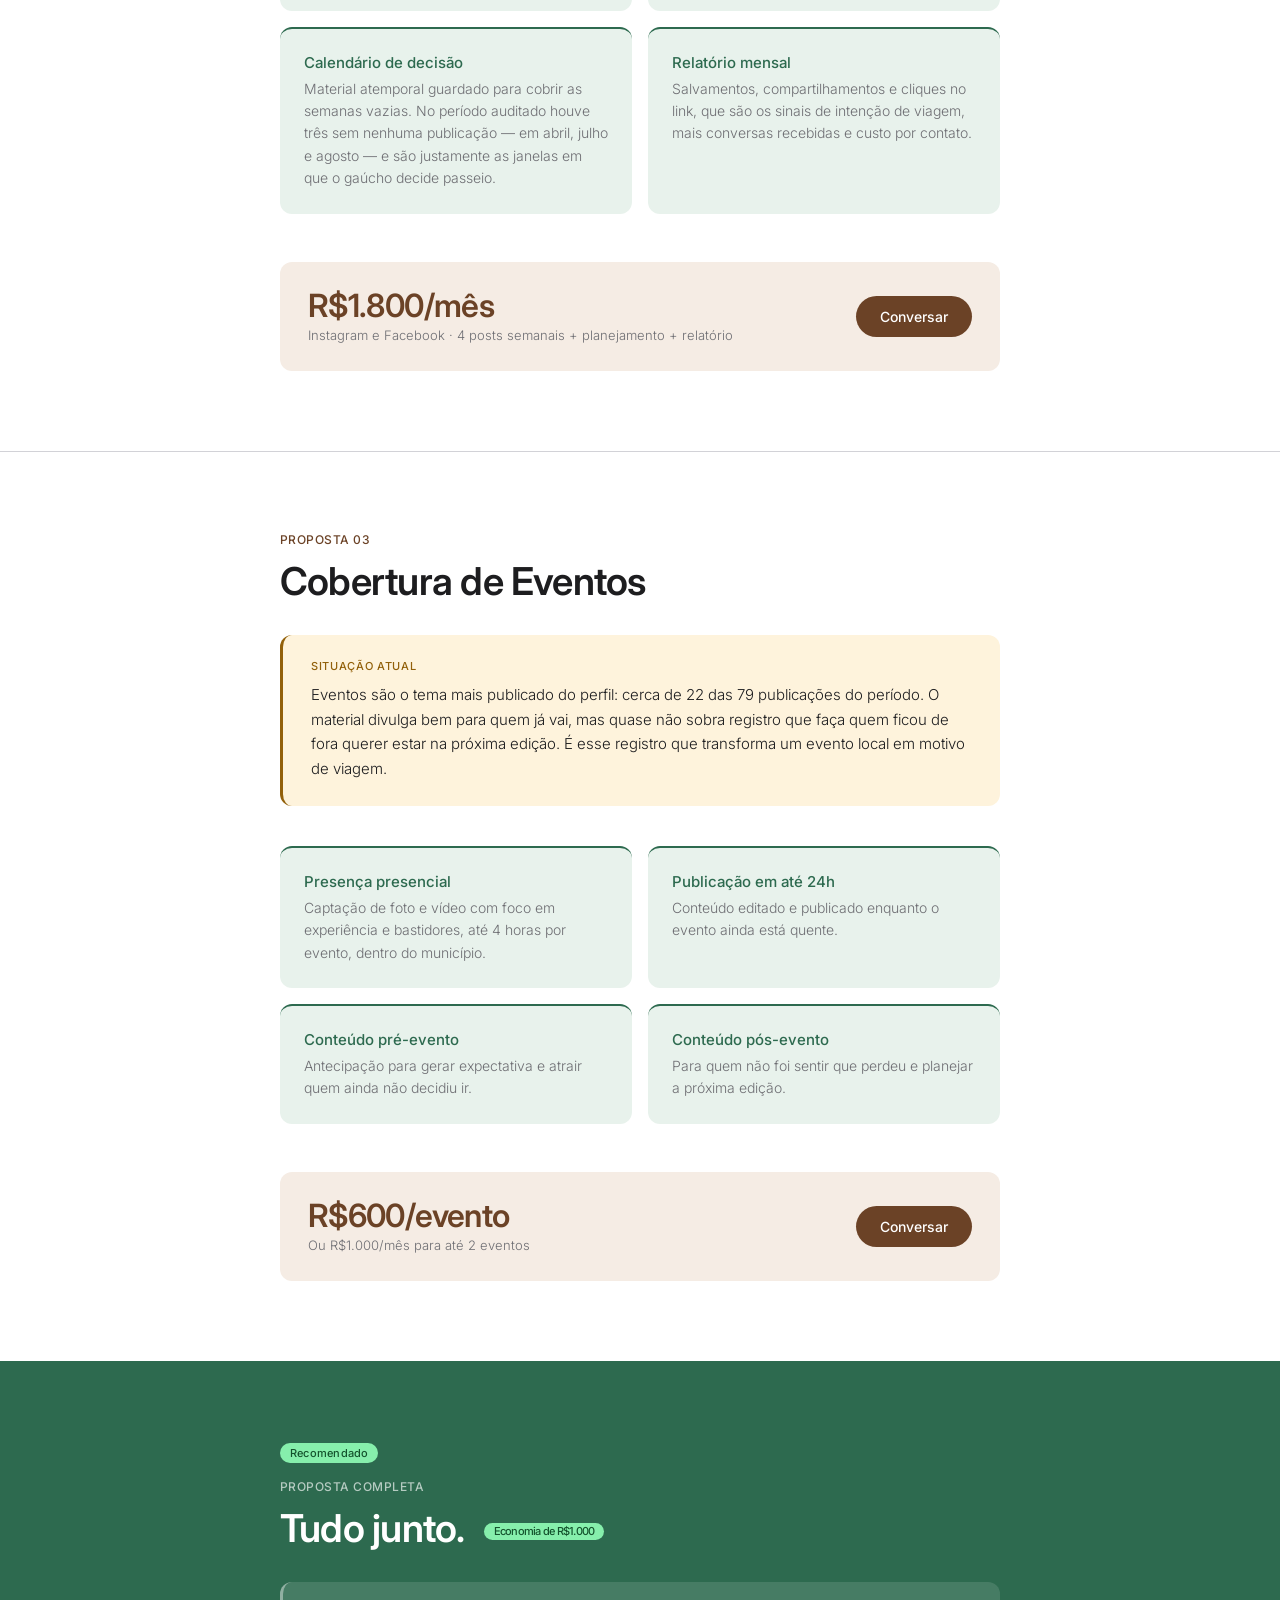
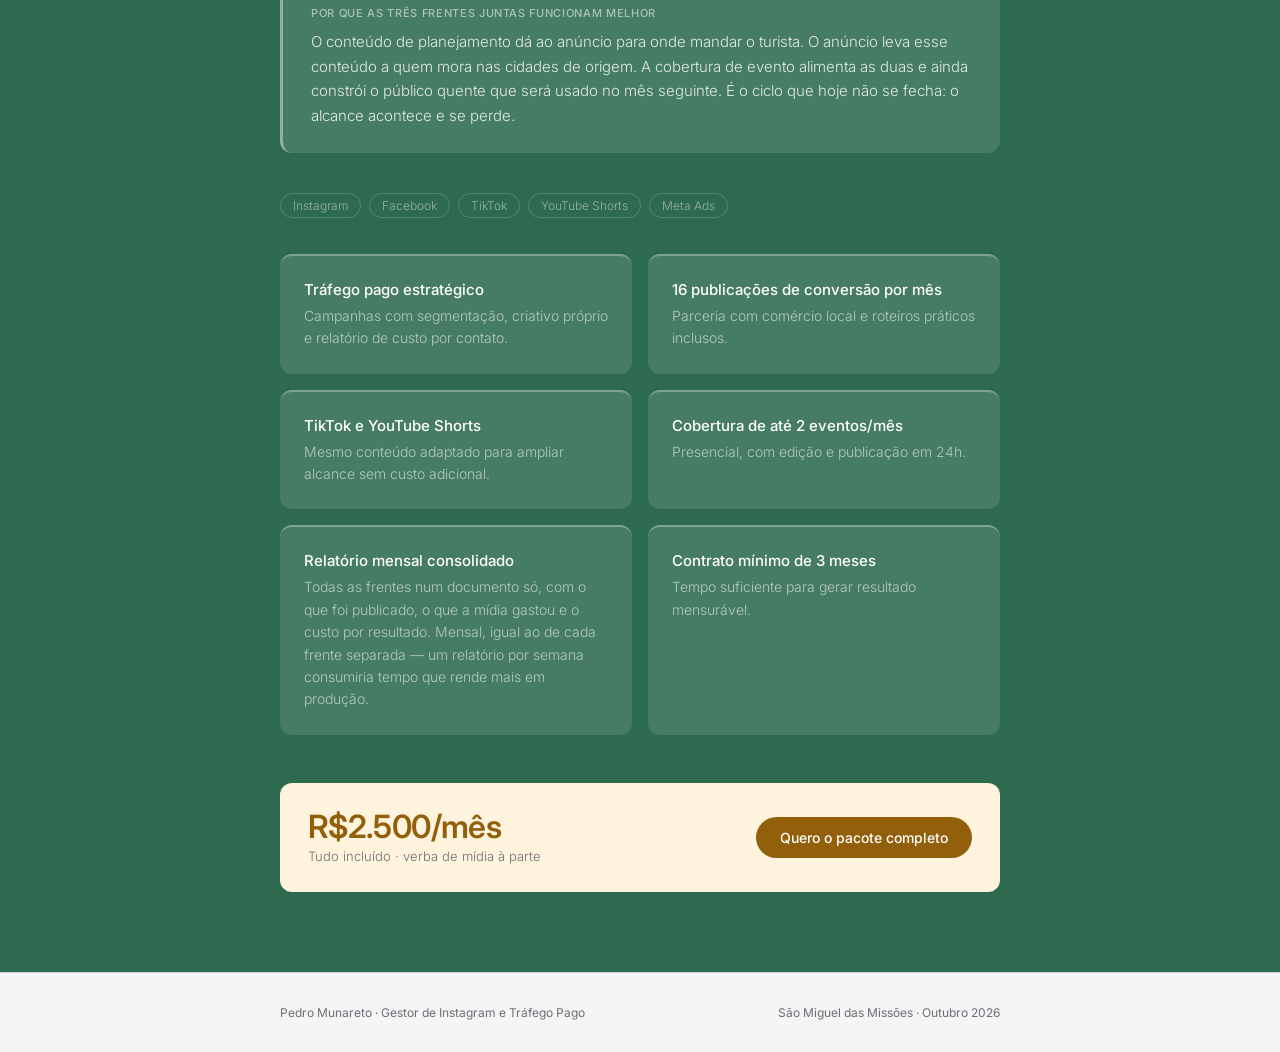
==== commit 9063e06a: "Reconhece o momento da Secretaria e corrige tres numeros Abre a auditoria com uma nota de contexto: " ====
--- a/index.html
+++ b/index.html
@@ -32,6 +32,11 @@
     <h2>O perfil já alcança. Falta transformar alcance em visita.</h2>
 
     <div class="problema">
+      <div class="problema-label">Antes dos números</div>
+      <p>Sei que a Secretaria está atravessando um momento de reorganização. Nada aqui é avaliação do trabalho de quem está na frente disso: o perfil tem alcance real, identidade própria e conteúdo bem feito, e é justamente por isso que vale somar. Esta é a leitura de quem mora na cidade e trabalha com isso todo dia, sobre onde eu consigo complementar — e serve quando fizer sentido para vocês, não antes.</p>
+    </div>
+
+    <div class="problema">
       <div class="problema-label">O que a auditoria mostrou</div>
       <p>Analisei publicação por publicação as 79 do @visitesaomiguel entre 3 de abril e 22 de setembro de 2026. O conteúdo fura a bolha: o post do 20 de Setembro fez 154 mil visualizações até aquela data, mais de quatro vezes a base de seguidores — e não levava a lugar nenhum. O post seguinte em alcance, de 93 mil, tinha chamada para o link e mesmo assim rendeu 0,22% de curtidas por visualização, contra 1,46% da mediana do perfil. Os dois juntos mostram o problema: quando o alcance é grande e orgânico, falta caminho; quando há caminho, o alcance veio amplo e frio. Nenhum dos dois casos é falta de esforço — é falta de mira.</p>
     </div>
@@ -76,7 +81,7 @@
 
     <div class="preco-row" style="margin-bottom:24px;">
       <div>
-        <div class="preco-valor" style="font-size:1.4rem;">26 oportunidades mapeadas</div>
+        <div class="preco-valor" style="font-size:1.4rem;">27 oportunidades mapeadas</div>
         <div class="preco-detalhe">Cada uma com o estado de hoje medido e como saber se funcionou</div>
       </div>
       <a href="oportunidades.html" class="btn">Ver o mapa completo</a>
@@ -102,7 +107,7 @@
 
     <div class="problema">
       <div class="problema-label">Situação atual</div>
-      <p>O botão de impulsionar e o Gerenciador de Anúncios são ferramentas diferentes. O botão resolve alcance e já permite objetivo de mensagem e cidade. O que ele não dá é público personalizado, remarketing de quem já assistiu, controle de posicionamento, teste A/B entre criativos e relatório de custo por contato separado por origem. São essas cinco coisas que transformam verba em contato rastreável. Um dos posts mais vistos do período teve 93 mil visualizações com 0,22% de curtidas por visualização, contra 1,47% da mediana do perfil. É o padrão de distribuição ampla: muita gente vê, poucas reagem.</p>
+      <p>O botão de impulsionar e o Gerenciador de Anúncios são ferramentas diferentes. O botão resolve alcance e já permite objetivo de mensagem e cidade. O que ele não dá é público personalizado, remarketing de quem já assistiu, controle de posicionamento, teste A/B entre criativos e relatório de custo por contato separado por origem. São essas cinco coisas que transformam verba em contato rastreável. Um dos posts mais vistos do período teve 93 mil visualizações com 0,22% de curtidas por visualização, contra 1,46% da mediana do perfil. É o padrão de distribuição ampla: muita gente vê, poucas reagem.</p>
     </div>
 
     <div class="grid">
@@ -282,7 +287,7 @@
 <footer>
   <div class="footer-inner">
     <span>Pedro Munareto · Gestor de Instagram e Tráfego Pago</span>
-    <span>São Miguel das Missões · Setembro 2026</span>
+    <span>São Miguel das Missões · Outubro 2026</span>
   </div>
 </footer>
 
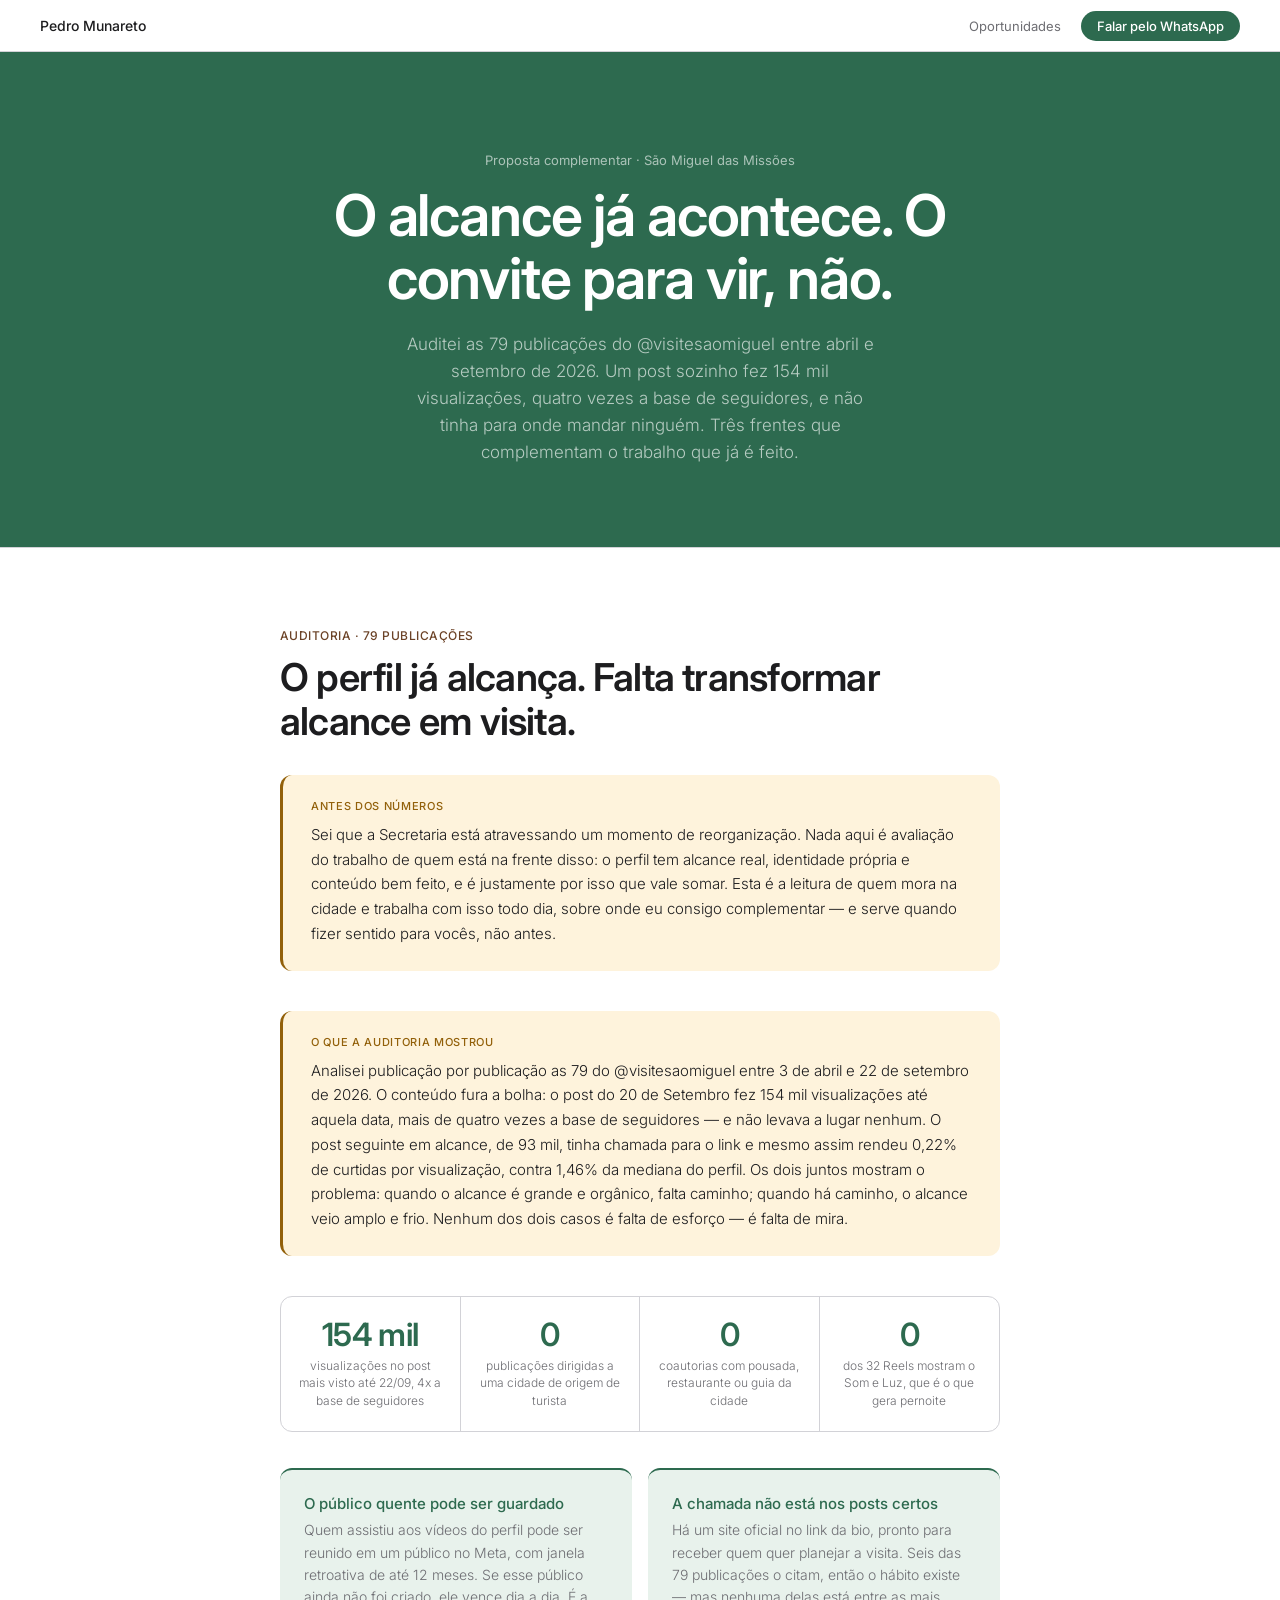
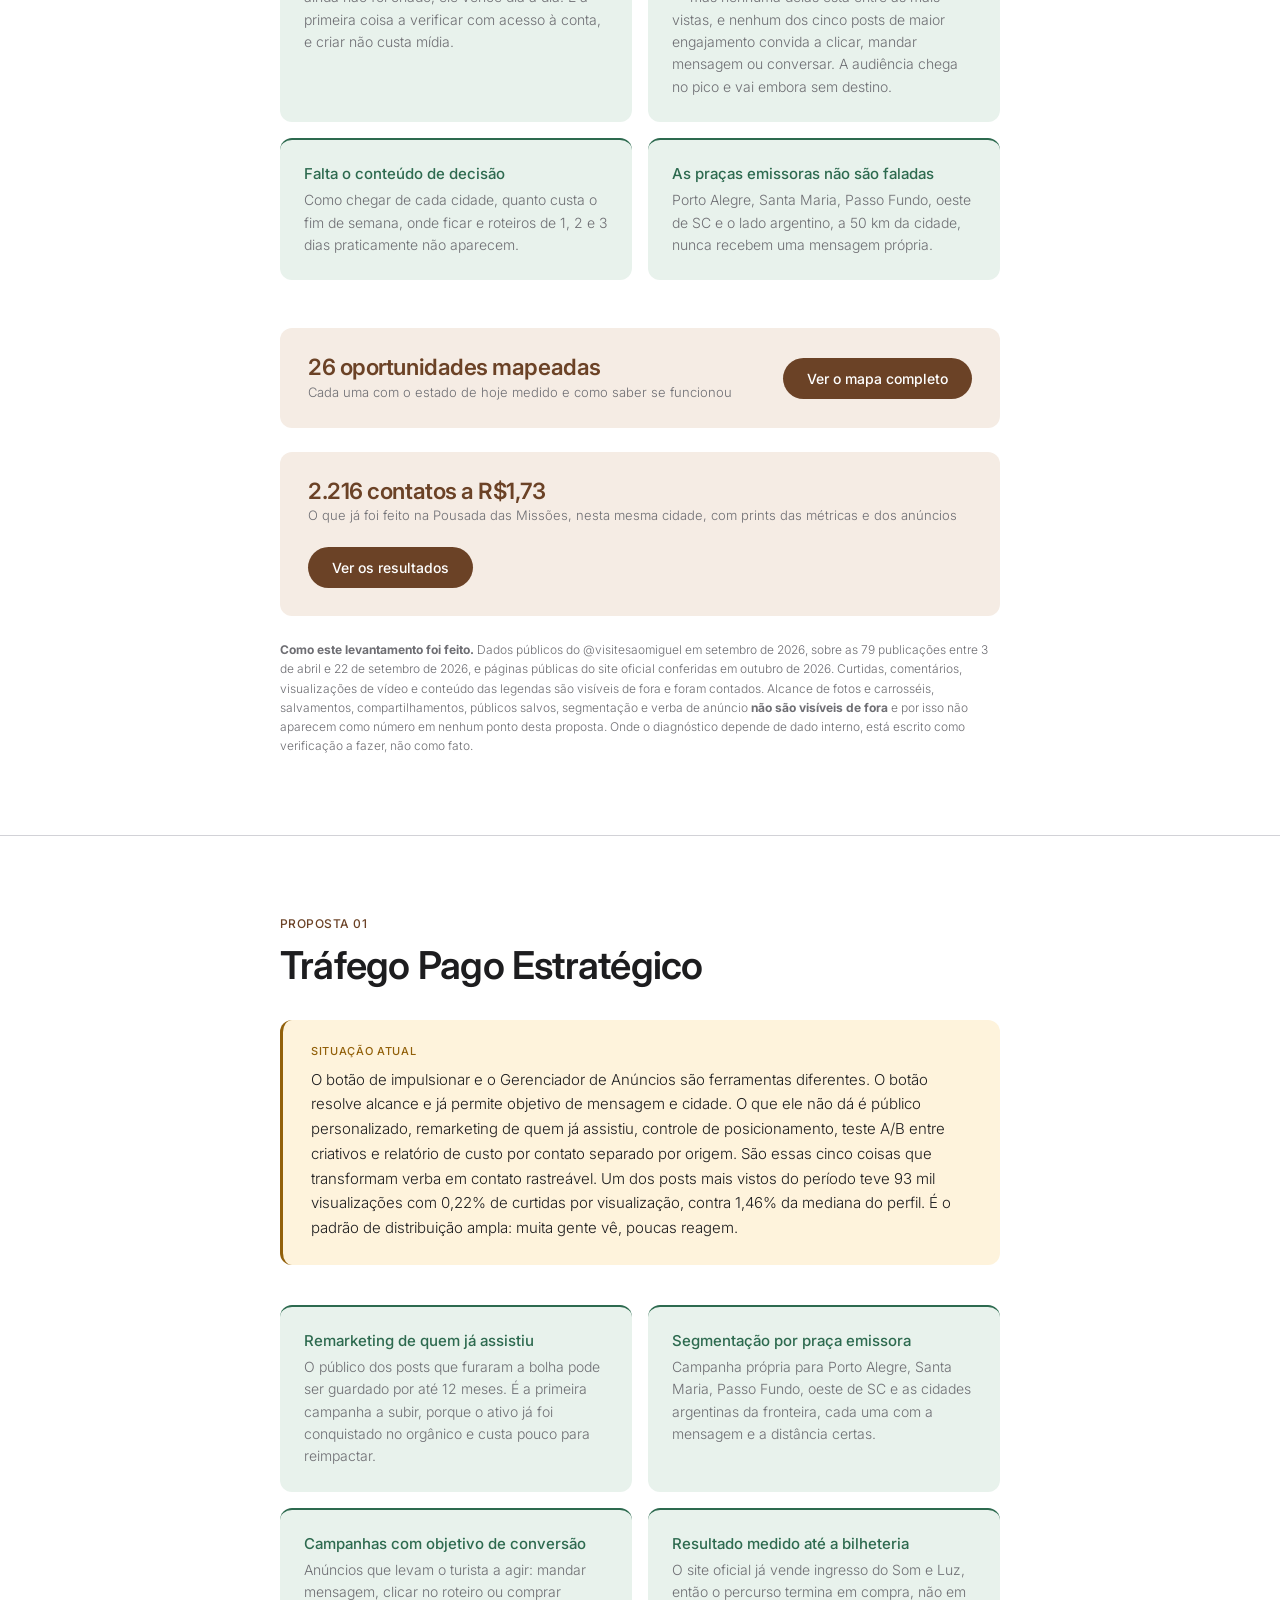
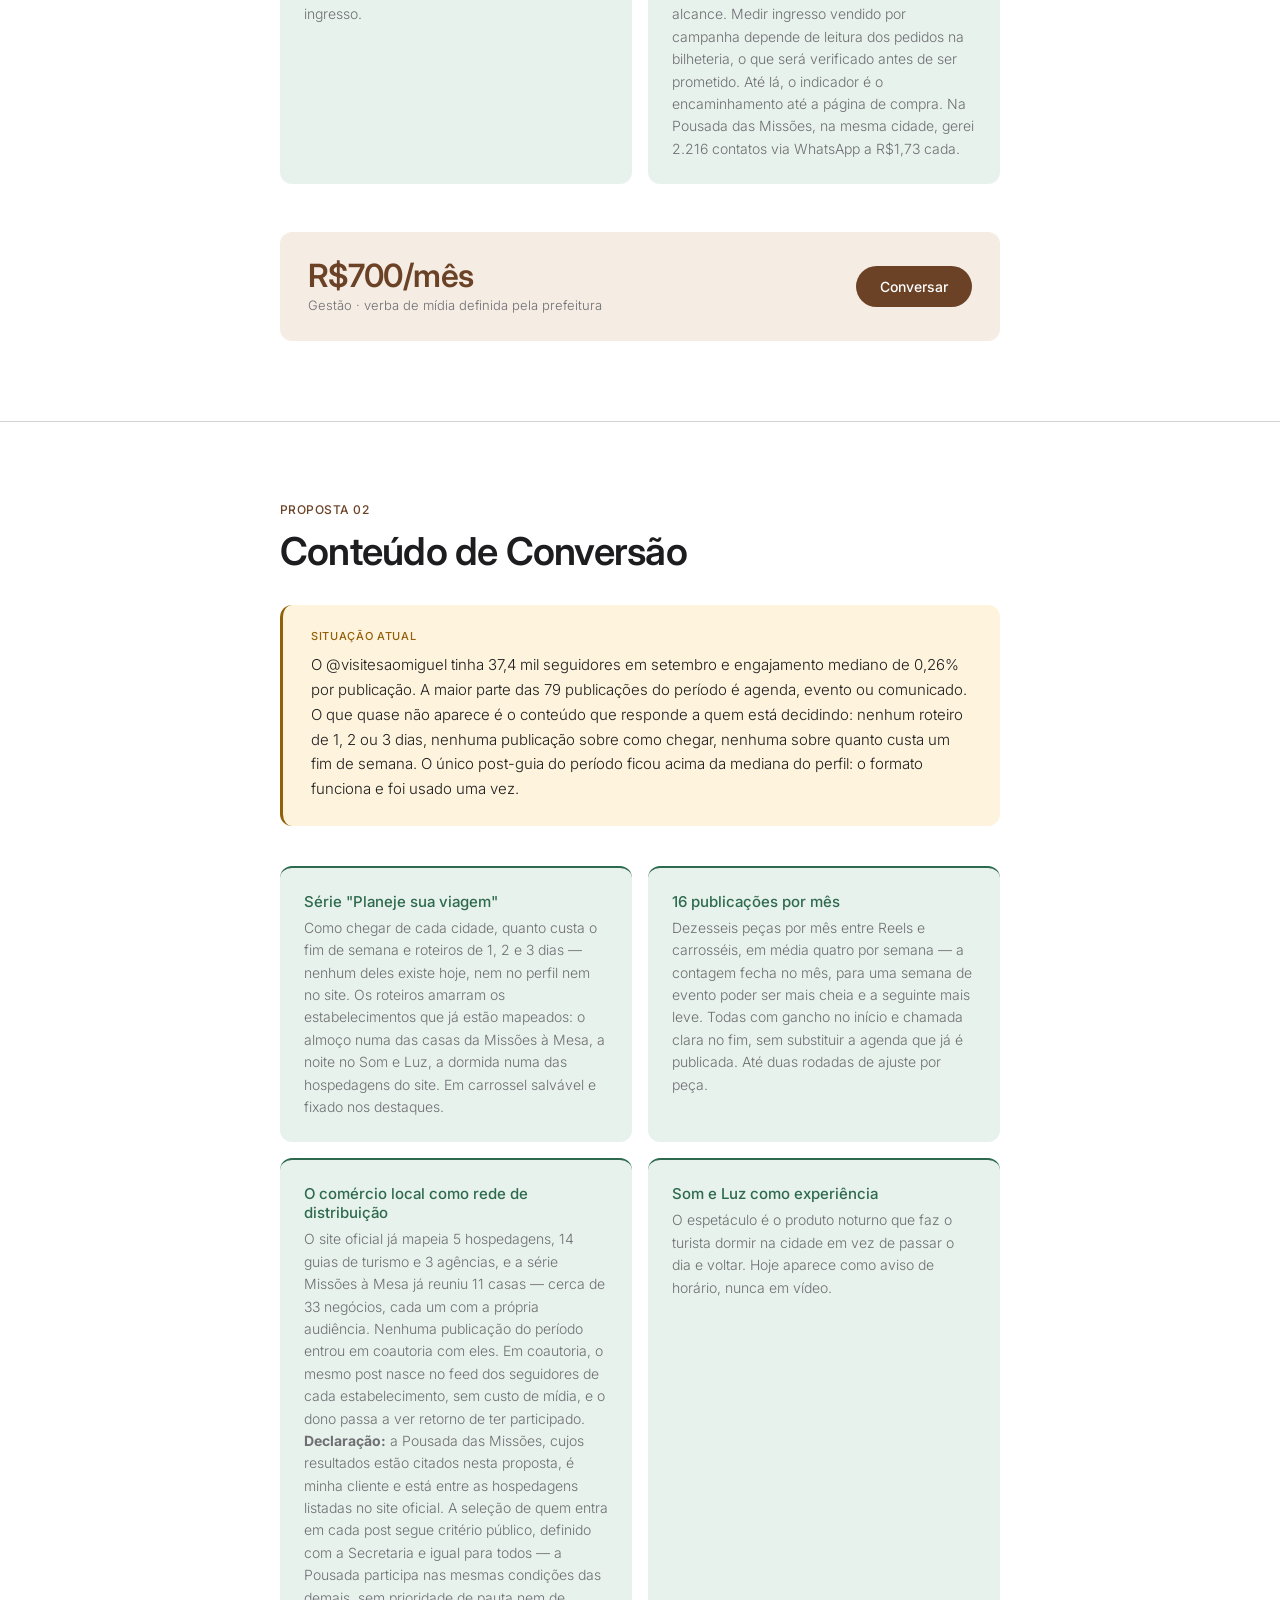
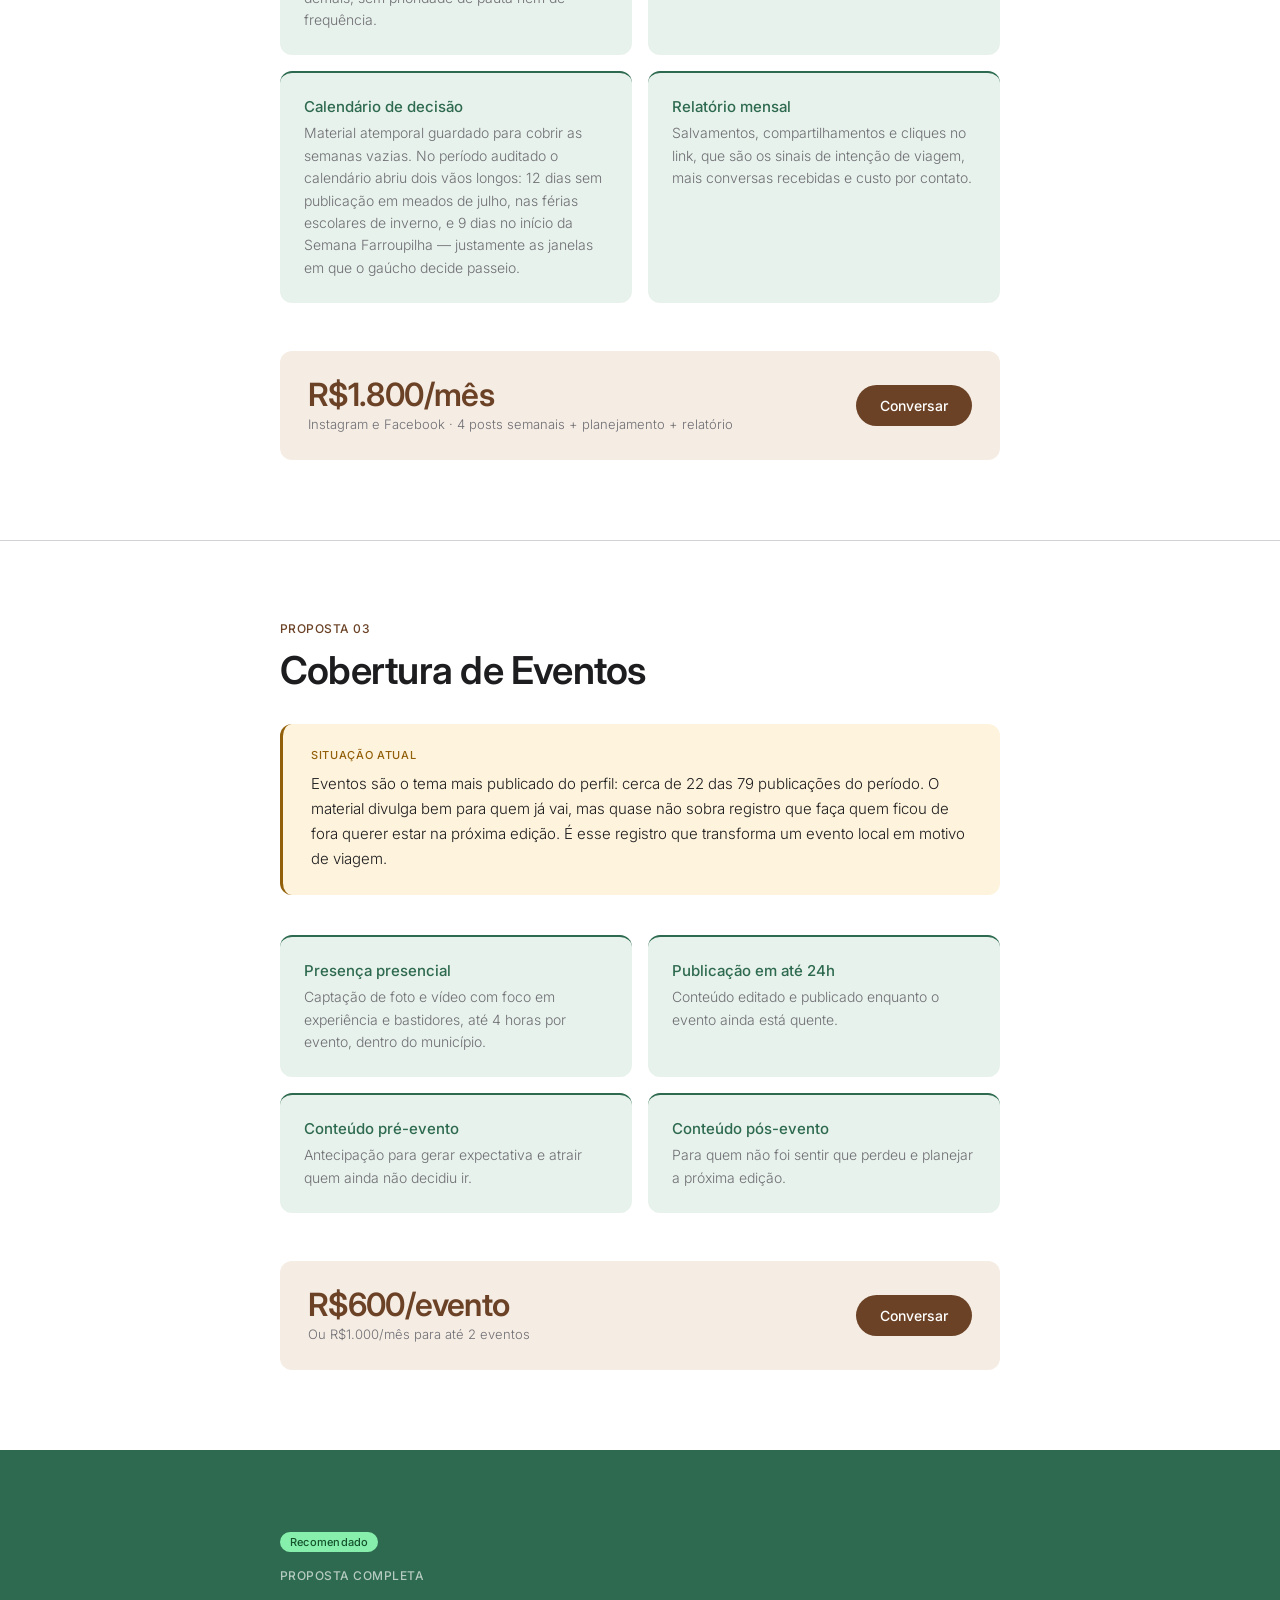
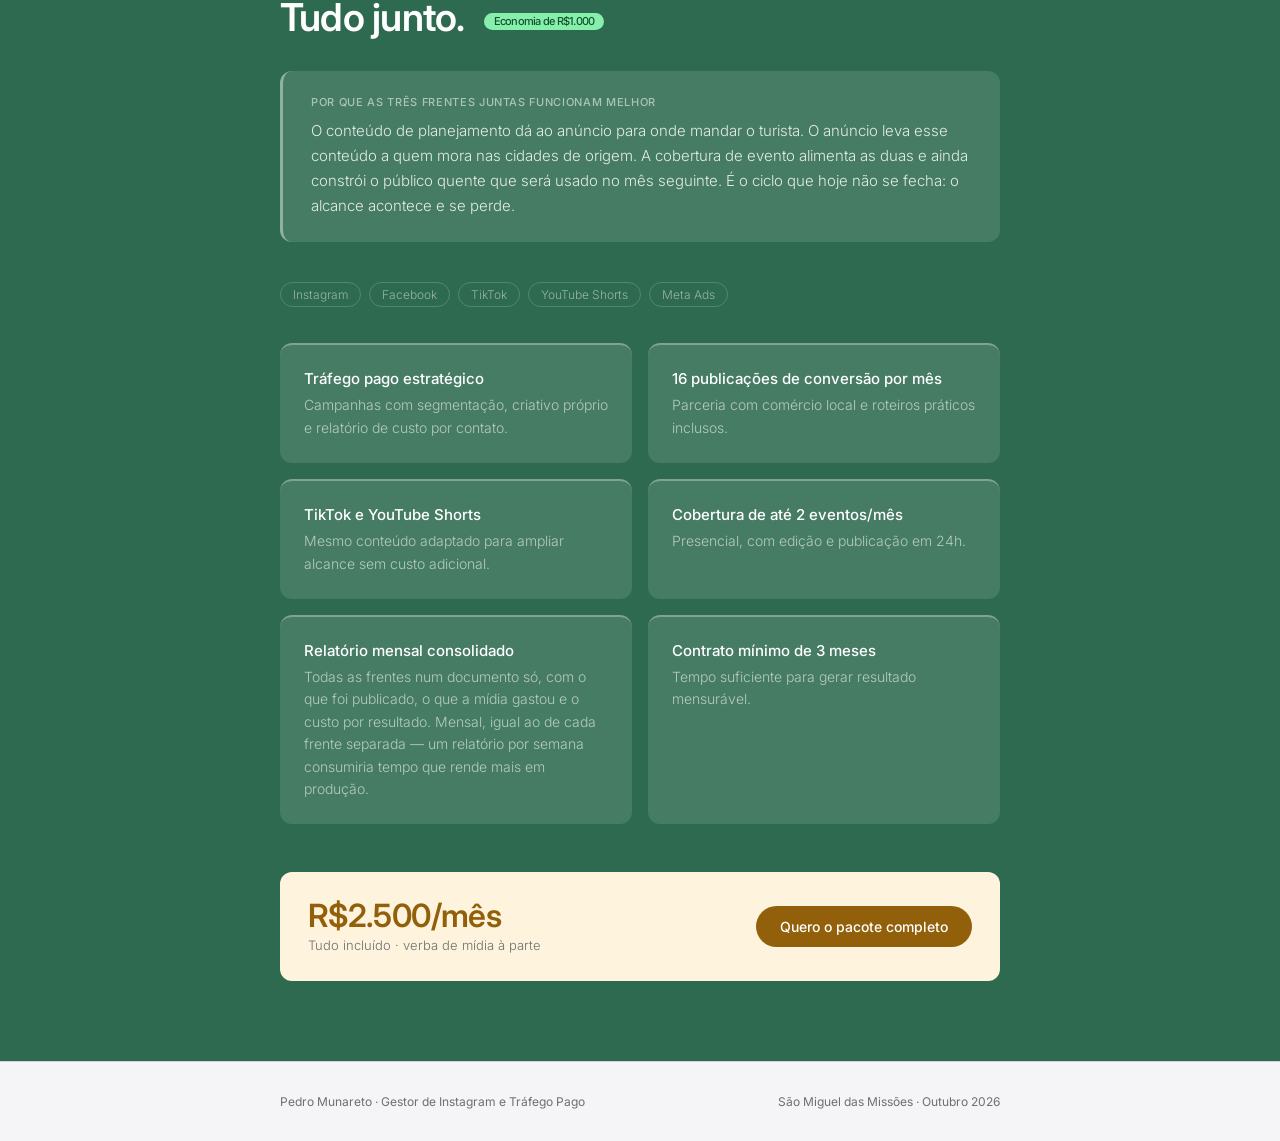
==== commit 81c3f3e4: "Corrige as divergencias internas entre as duas paginas Volta a contagem para 26 oportunidades: o 27o" ====
--- a/index.html
+++ b/index.html
@@ -4,6 +4,11 @@
 <meta charset="UTF-8">
 <meta name="viewport" content="width=device-width, initial-scale=1.0">
 <title>Proposta · São Miguel das Missões</title>
+<meta name="description" content="Proposta complementar de conteúdo e tráfego pago para o turismo de São Miguel das Missões, a partir da auditoria de 79 publicações do @visitesaomiguel.">
+<meta property="og:title" content="Proposta complementar · Turismo de São Miguel das Missões">
+<meta property="og:description" content="Auditoria de 79 publicações do @visitesaomiguel e três frentes que complementam o trabalho que já é feito.">
+<meta property="og:type" content="website">
+<meta property="og:url" content="https://pedronicolasmm-coder.github.io/Proposta-Prefeitura/">
 <link href="https://fonts.googleapis.com/css2?family=Inter:wght@300;400;500;600&display=swap" rel="stylesheet">
 <link rel="stylesheet" href="estilo.css">
 </head>
@@ -66,8 +71,8 @@
         <div class="grid-desc">Quem assistiu aos vídeos do perfil pode ser reunido em um público no Meta, com janela retroativa de até 12 meses. Se esse público ainda não foi criado, ele vence dia a dia. É a primeira coisa a verificar com acesso à conta, e criar não custa mídia.</div>
       </div>
       <div class="grid-item">
-        <div class="grid-title">O site existe e fica parado</div>
-        <div class="grid-desc">Há um site oficial no link da bio, pronto para receber quem quer planejar a visita. Só que nenhum dos cinco posts de maior engajamento convida a clicar nele, mandar mensagem ou conversar. A audiência chega no pico e vai embora sem destino.</div>
+        <div class="grid-title">A chamada não está nos posts certos</div>
+        <div class="grid-desc">Há um site oficial no link da bio, pronto para receber quem quer planejar a visita. Seis das 79 publicações o citam, então o hábito existe — mas nenhuma delas está entre as mais vistas, e nenhum dos cinco posts de maior engajamento convida a clicar, mandar mensagem ou conversar. A audiência chega no pico e vai embora sem destino.</div>
       </div>
       <div class="grid-item">
         <div class="grid-title">Falta o conteúdo de decisão</div>
@@ -81,7 +86,7 @@
 
     <div class="preco-row" style="margin-bottom:24px;">
       <div>
-        <div class="preco-valor" style="font-size:1.4rem;">27 oportunidades mapeadas</div>
+        <div class="preco-valor" style="font-size:1.4rem;">26 oportunidades mapeadas</div>
         <div class="preco-detalhe">Cada uma com o estado de hoje medido e como saber se funcionou</div>
       </div>
       <a href="oportunidades.html" class="btn">Ver o mapa completo</a>
@@ -169,7 +174,7 @@
       </div>
       <div class="grid-item">
         <div class="grid-title">Calendário de decisão</div>
-        <div class="grid-desc">Material atemporal guardado para cobrir as semanas vazias. No período auditado houve três sem nenhuma publicação — em abril, julho e agosto — e são justamente as janelas em que o gaúcho decide passeio.</div>
+        <div class="grid-desc">Material atemporal guardado para cobrir as semanas vazias. No período auditado o calendário abriu dois vãos longos: 12 dias sem publicação em meados de julho, nas férias escolares de inverno, e 9 dias no início da Semana Farroupilha — justamente as janelas em que o gaúcho decide passeio.</div>
       </div>
       <div class="grid-item">
         <div class="grid-title">Relatório mensal</div>
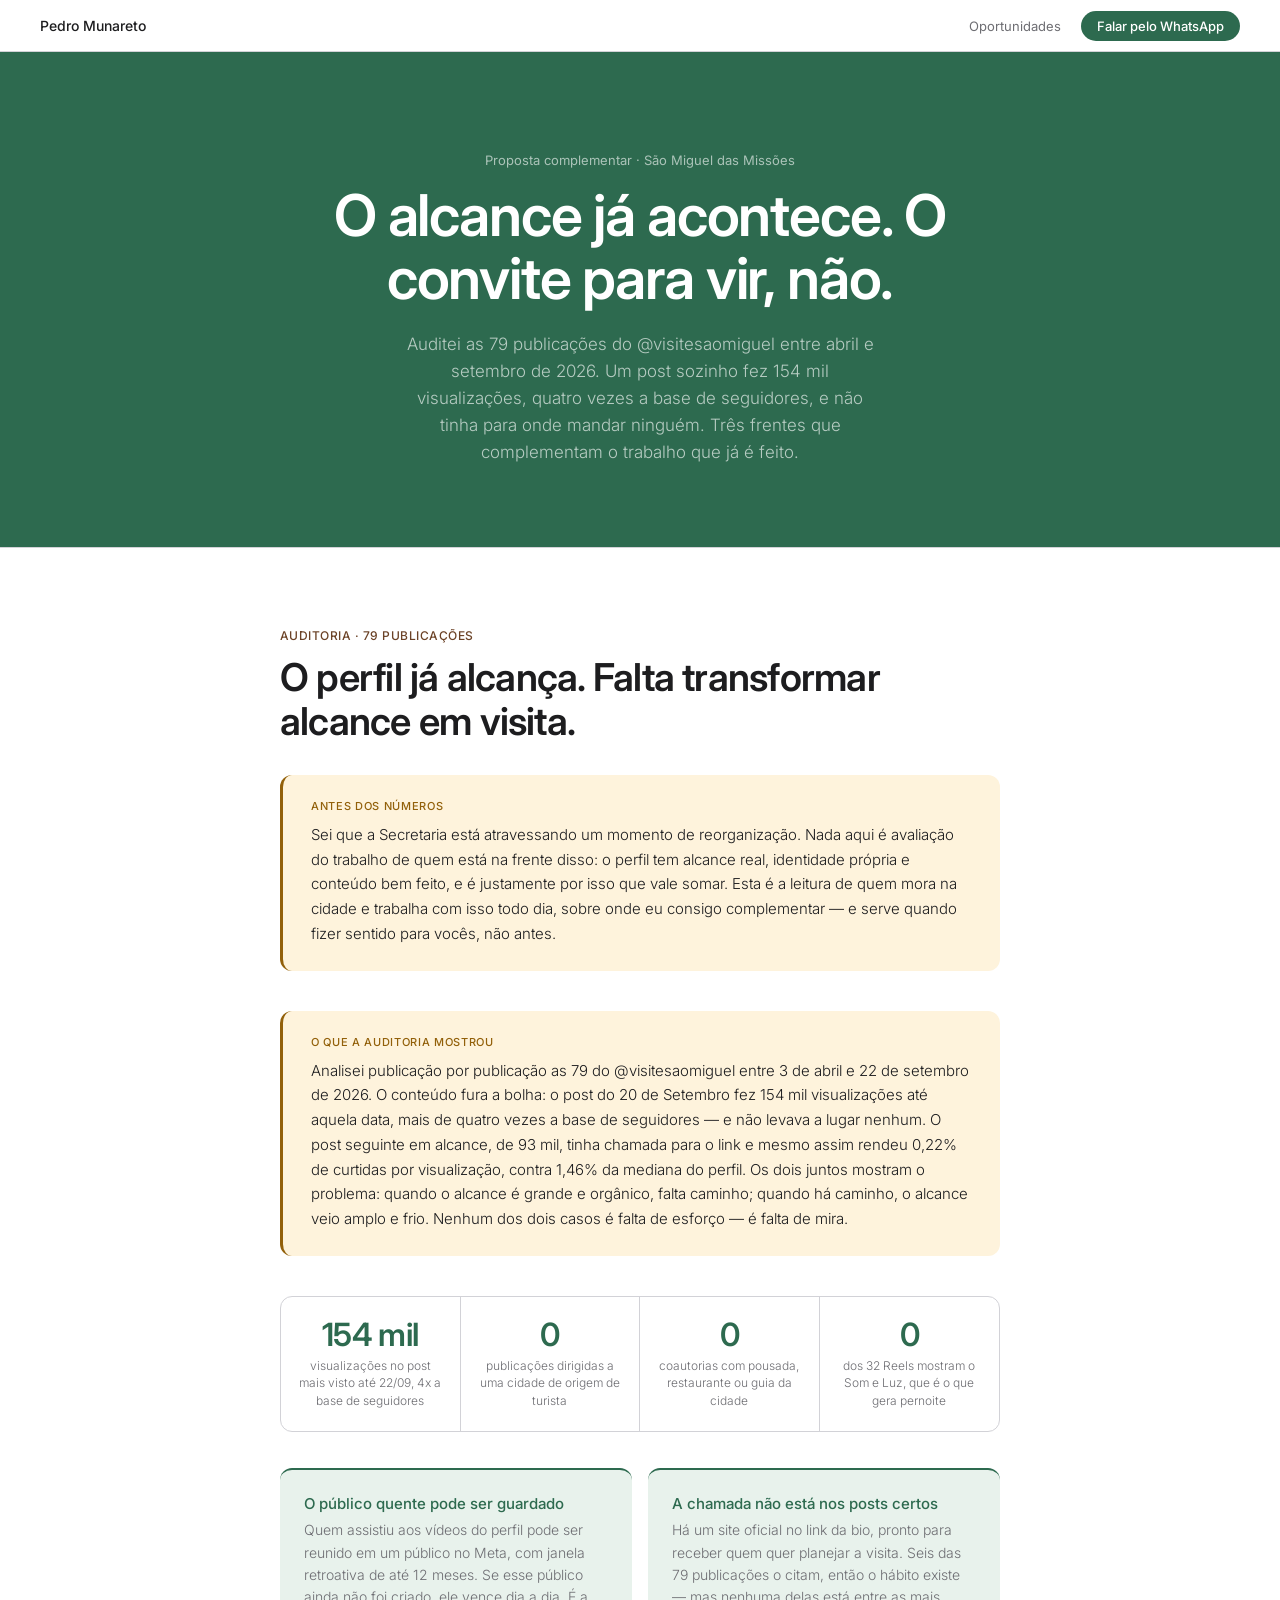
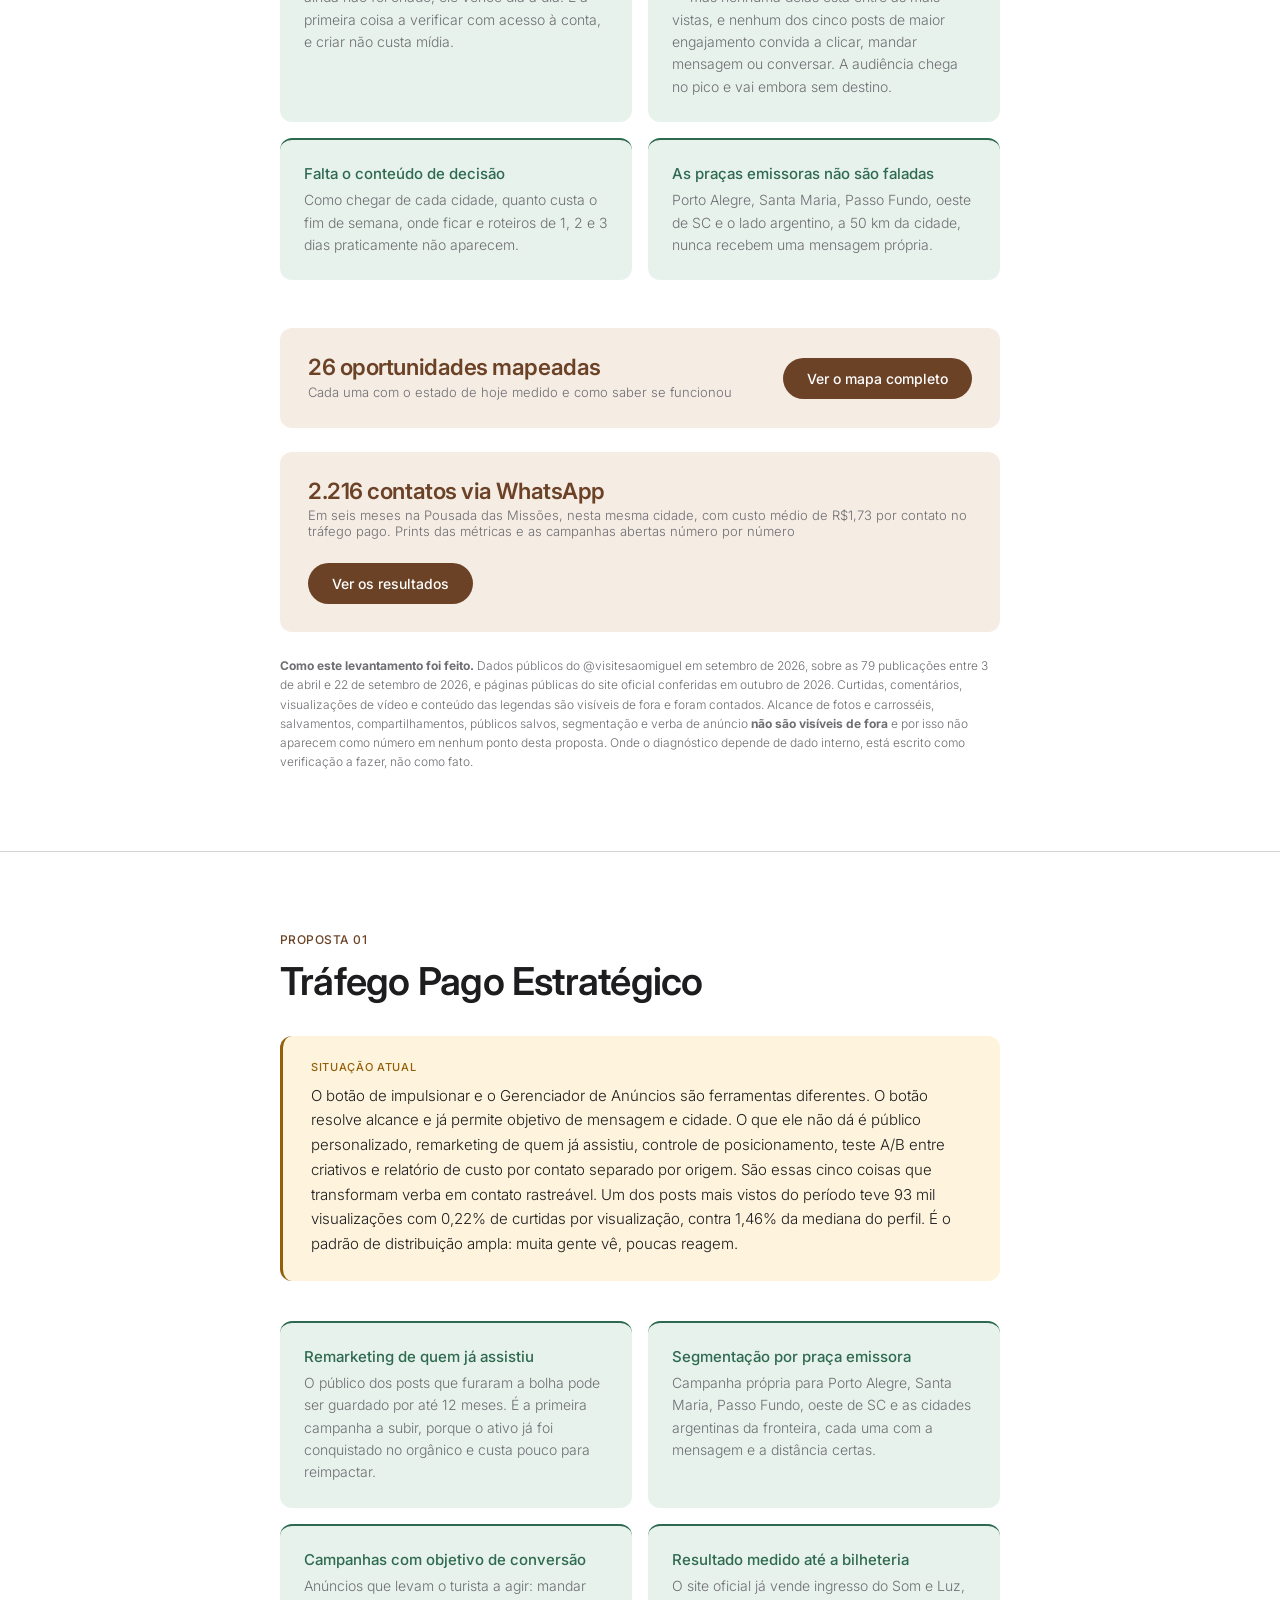
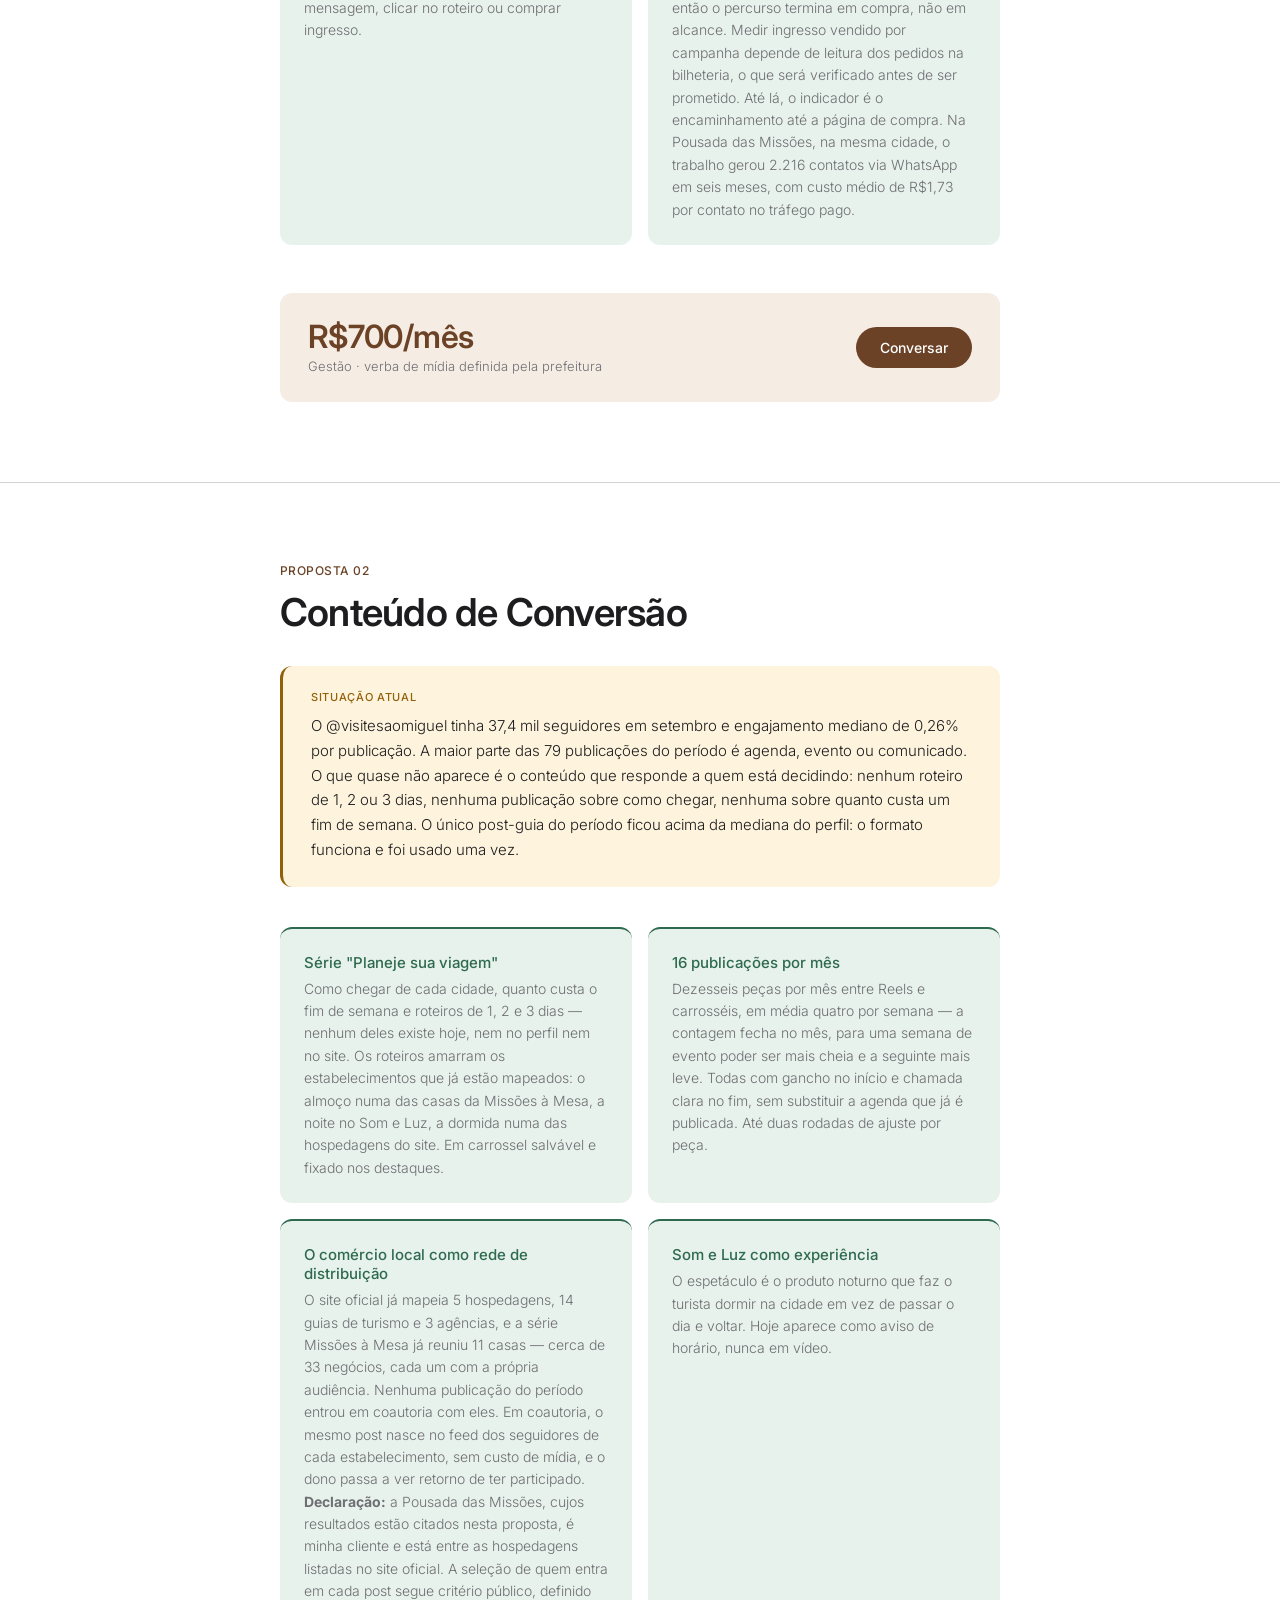
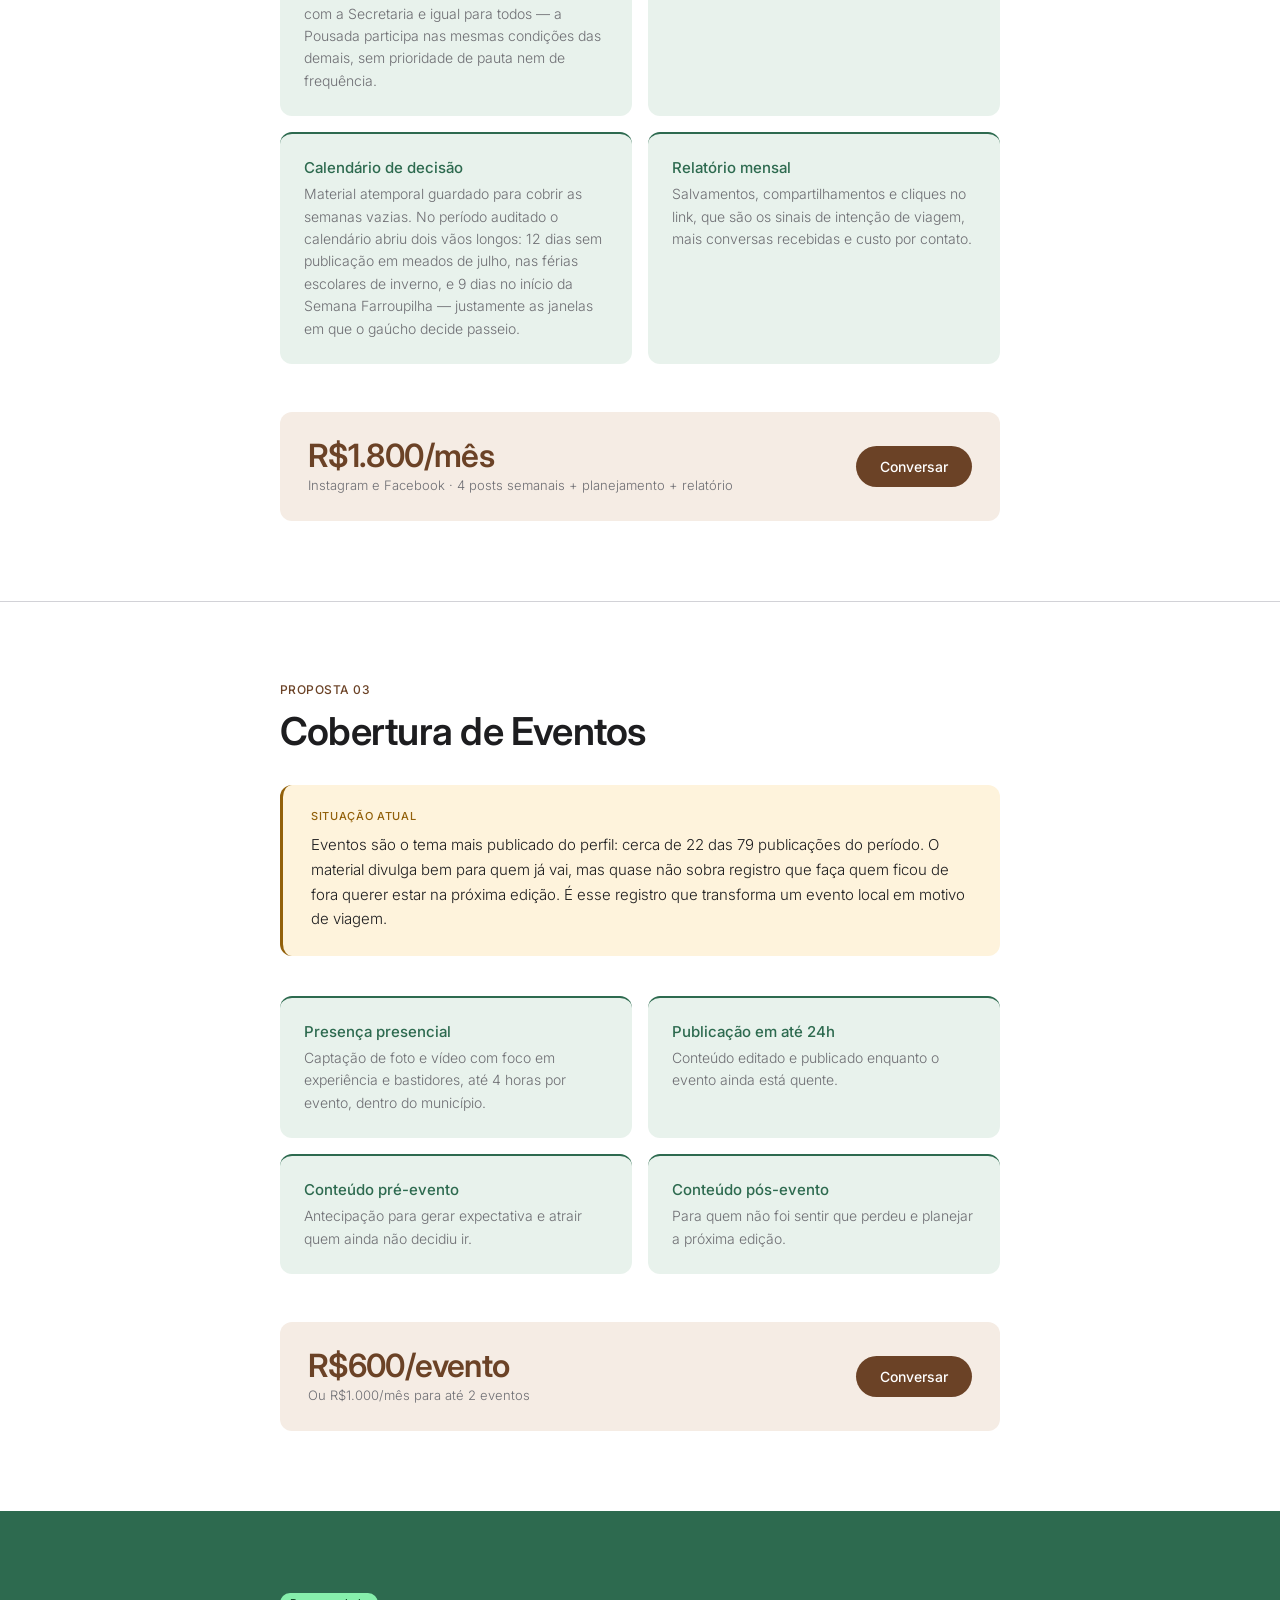
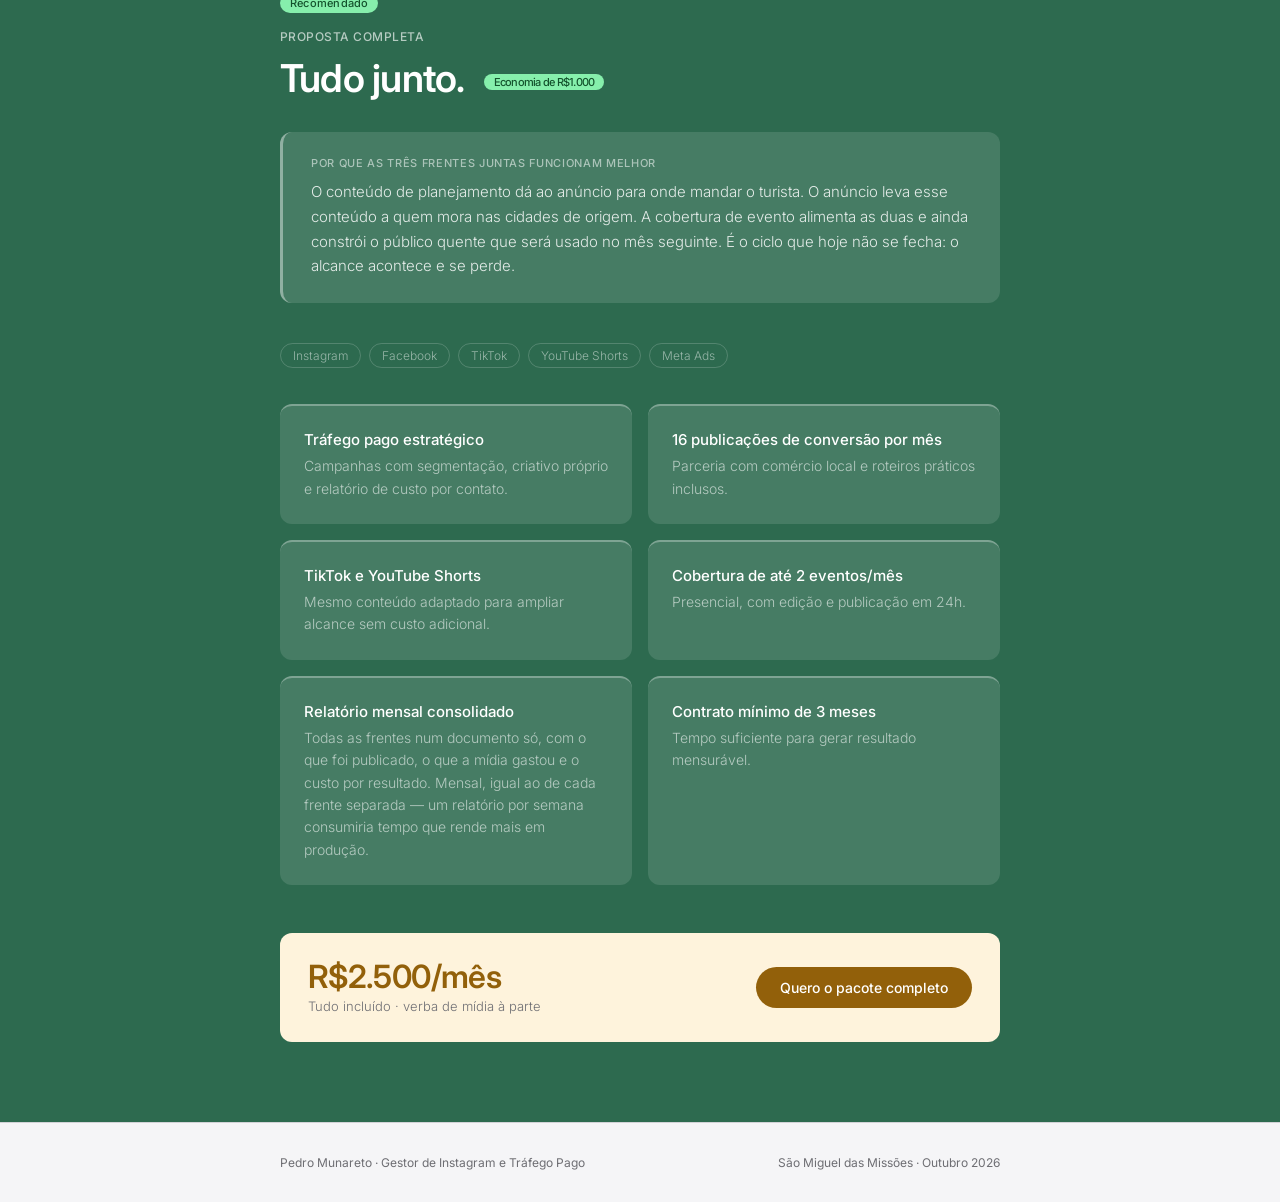
==== commit 2899c6b5: "Separa os dois numeros da Pousada em vez de multiplica-los A pagina dizia "2.216 contatos a R$1,73" " ====
--- a/index.html
+++ b/index.html
@@ -94,8 +94,8 @@
 
     <div class="preco-row" style="margin-bottom:24px;">
       <div>
-        <div class="preco-valor" style="font-size:1.4rem;">2.216 contatos a R$1,73</div>
-        <div class="preco-detalhe">O que já foi feito na Pousada das Missões, nesta mesma cidade, com prints das métricas e dos anúncios</div>
+        <div class="preco-valor" style="font-size:1.4rem;">2.216 contatos via WhatsApp</div>
+        <div class="preco-detalhe">Em seis meses na Pousada das Missões, nesta mesma cidade, com custo médio de R$1,73 por contato no tráfego pago. Prints das métricas e as campanhas abertas número por número</div>
       </div>
       <a href="https://pedronicolasmm-coder.github.io/proposta-complementacao-prefeitura/" class="btn">Ver os resultados</a>
     </div>
@@ -130,7 +130,7 @@
       </div>
       <div class="grid-item">
         <div class="grid-title">Resultado medido até a bilheteria</div>
-        <div class="grid-desc">O site oficial já vende ingresso do Som e Luz, então o percurso termina em compra, não em alcance. Medir ingresso vendido por campanha depende de leitura dos pedidos na bilheteria, o que será verificado antes de ser prometido. Até lá, o indicador é o encaminhamento até a página de compra. Na Pousada das Missões, na mesma cidade, gerei 2.216 contatos via WhatsApp a R$1,73 cada.</div>
+        <div class="grid-desc">O site oficial já vende ingresso do Som e Luz, então o percurso termina em compra, não em alcance. Medir ingresso vendido por campanha depende de leitura dos pedidos na bilheteria, o que será verificado antes de ser prometido. Até lá, o indicador é o encaminhamento até a página de compra. Na Pousada das Missões, na mesma cidade, o trabalho gerou 2.216 contatos via WhatsApp em seis meses, com custo médio de R$1,73 por contato no tráfego pago.</div>
       </div>
     </div>
 
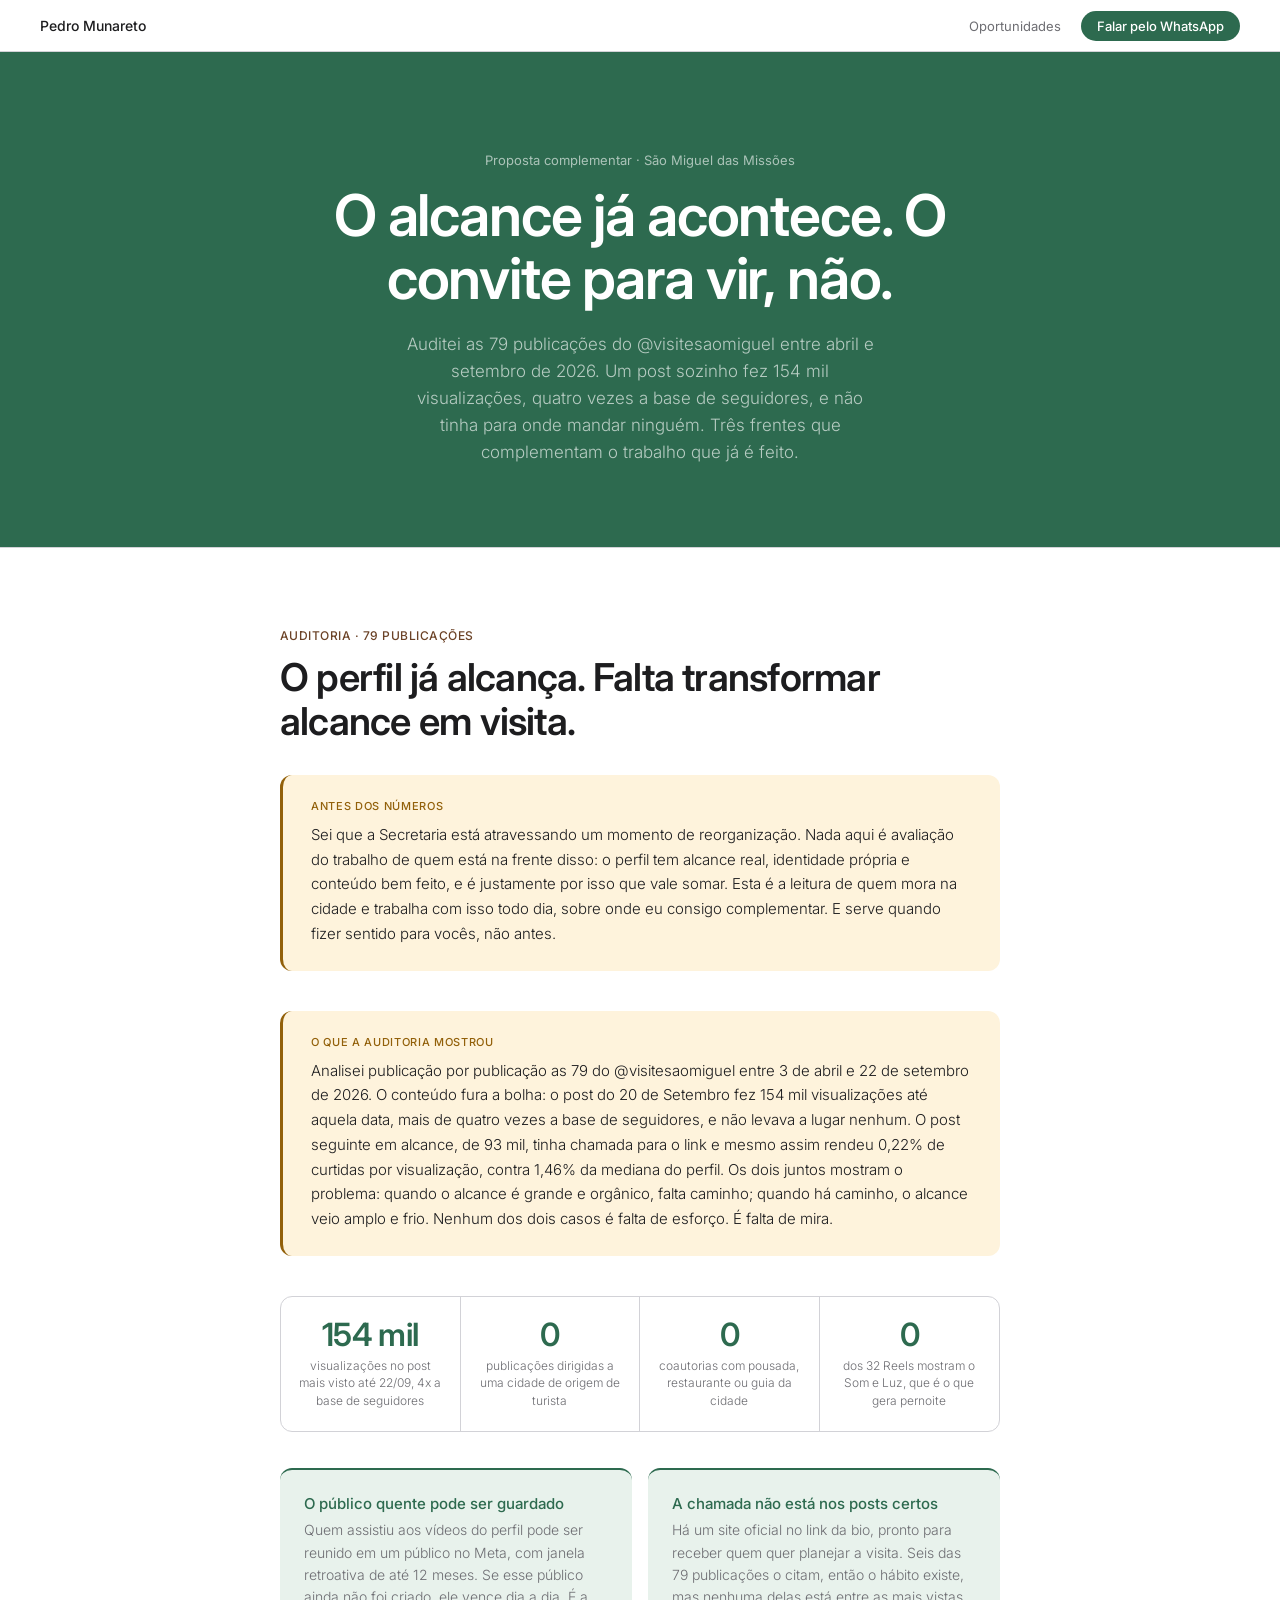
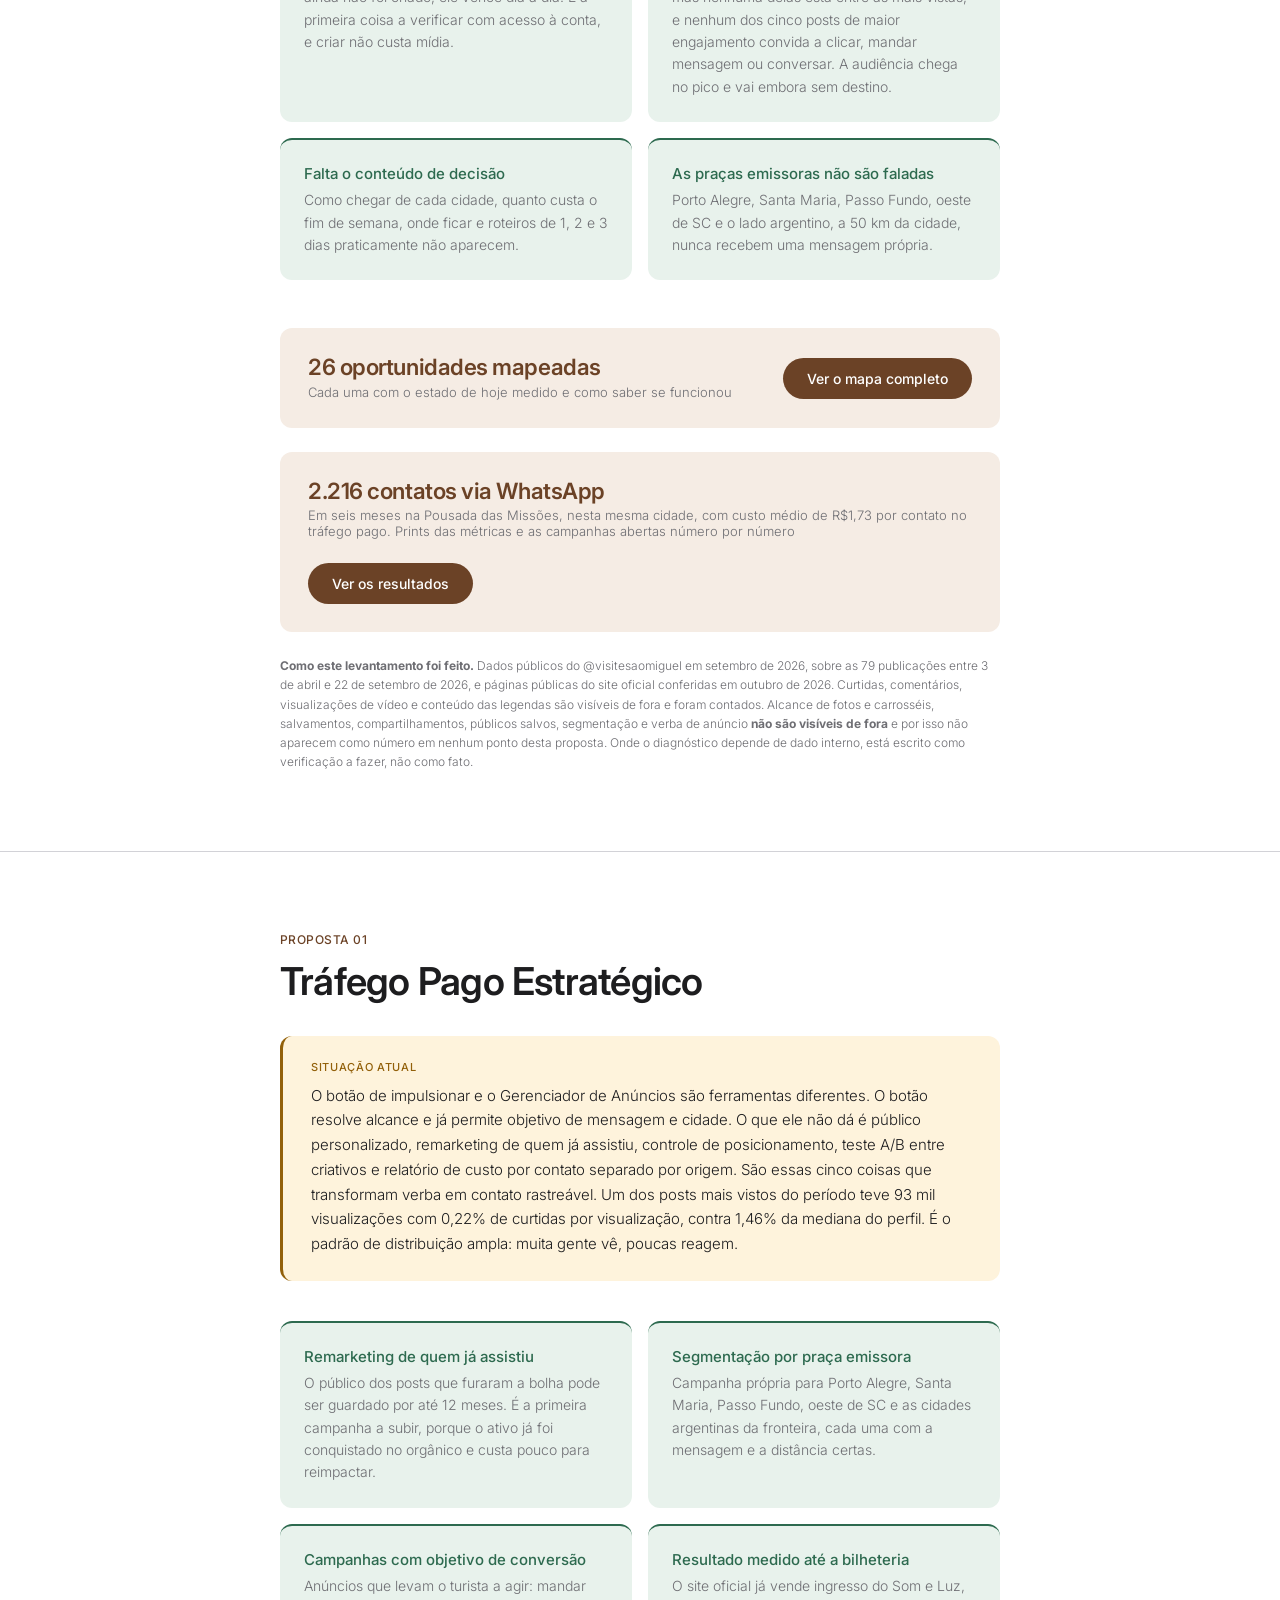
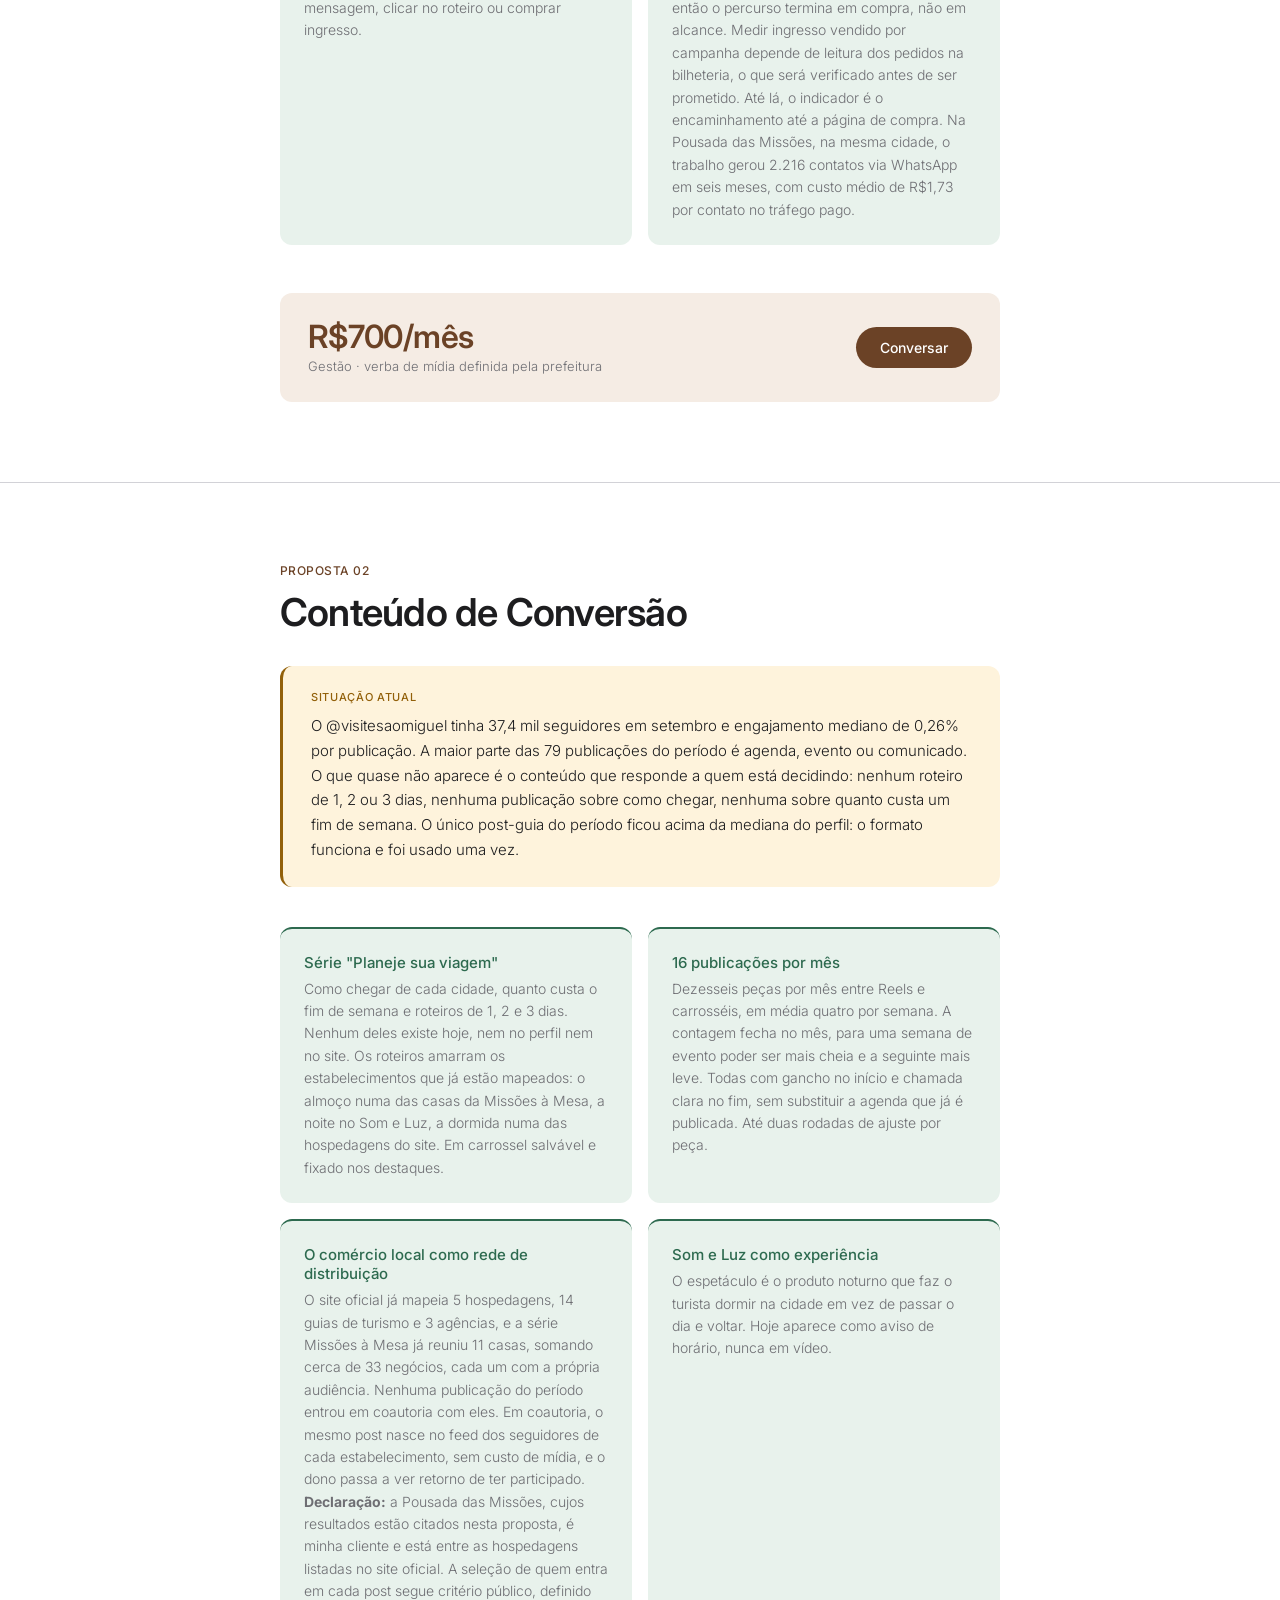
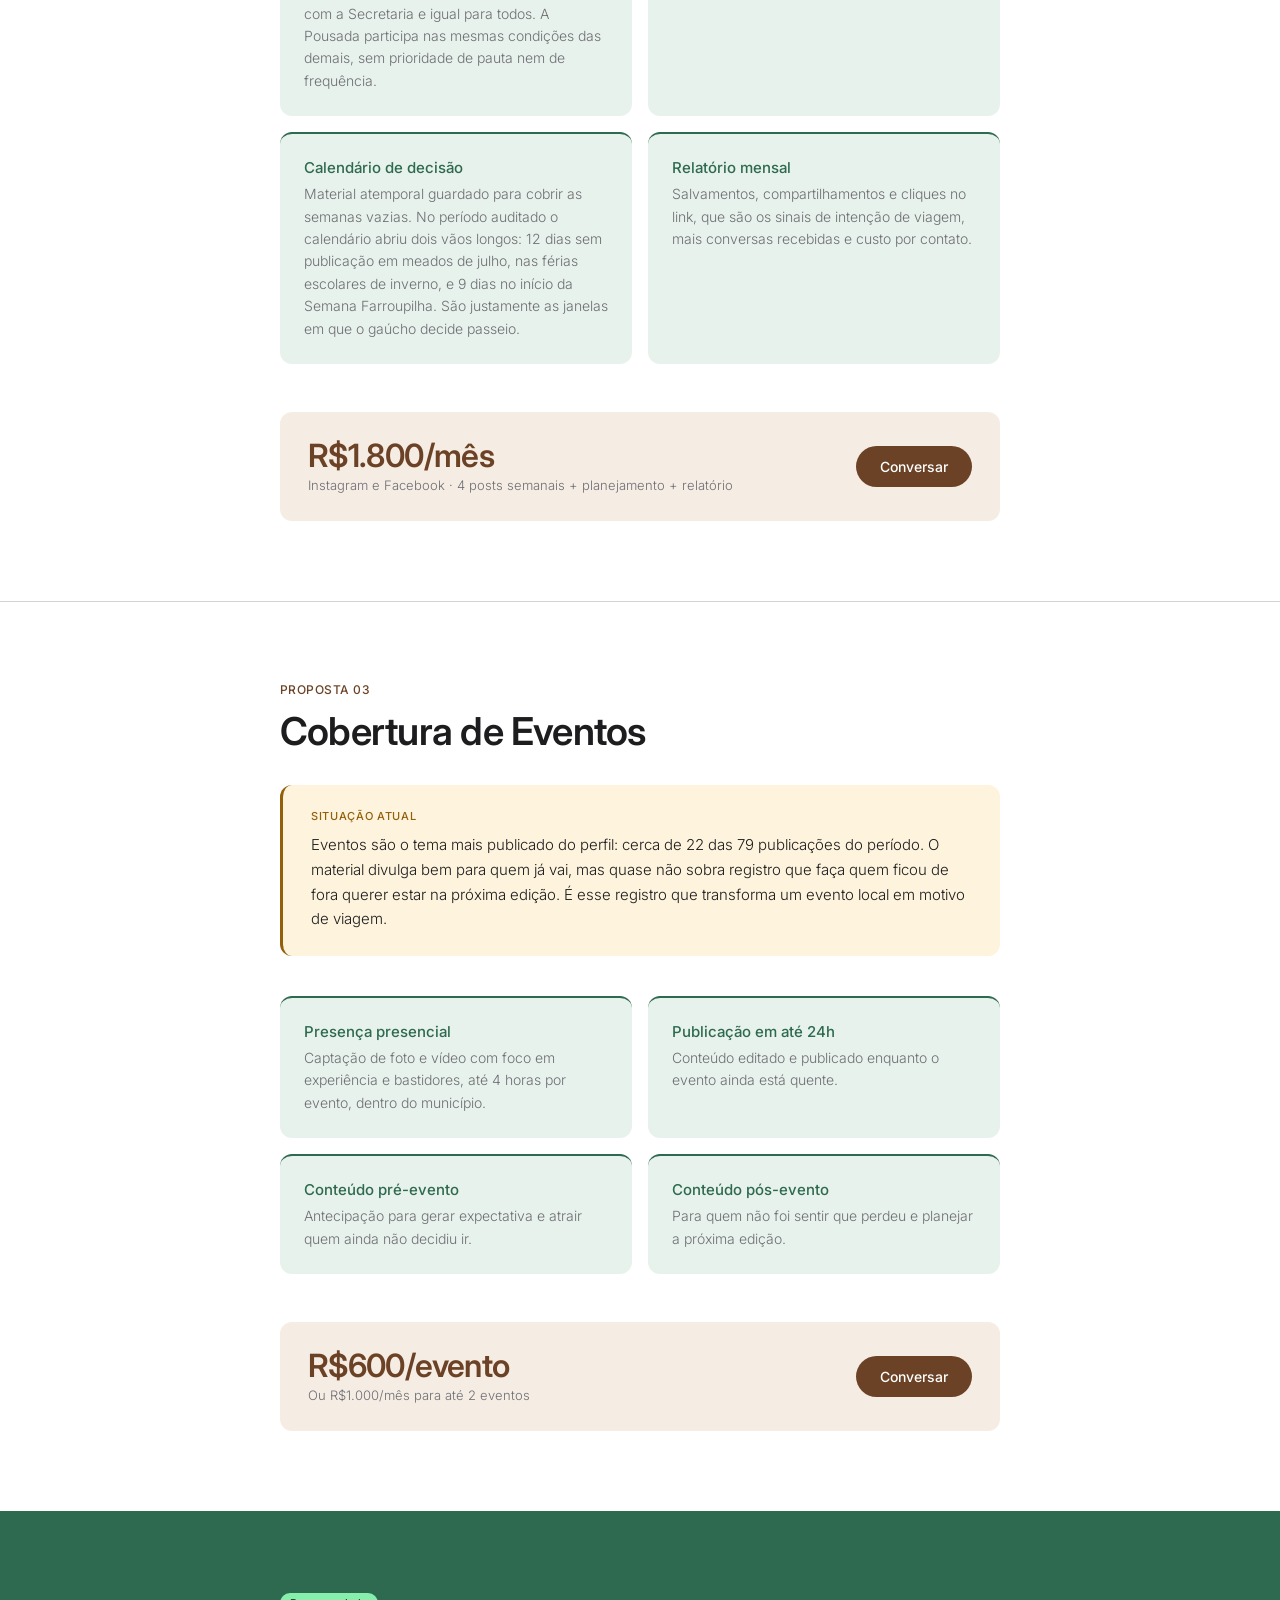
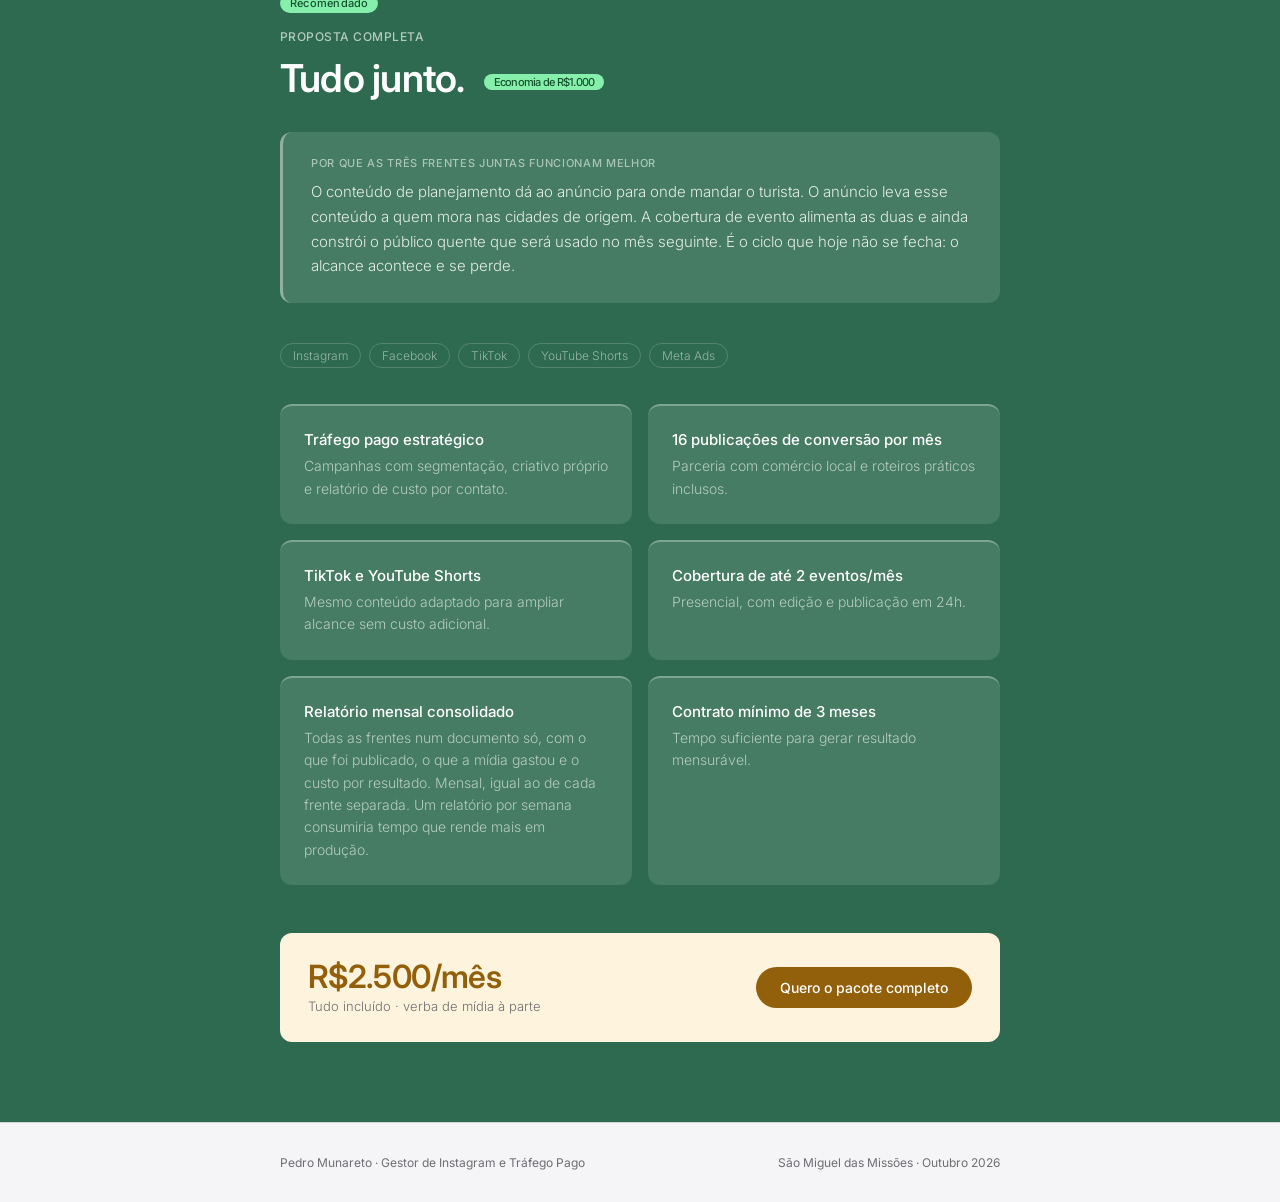
==== commit d4a9449f: "Remove os travessoes reescrevendo as frases Dezessete travessoes nas duas paginas. Cada frase foi re" ====
--- a/index.html
+++ b/index.html
@@ -38,12 +38,12 @@
 
     <div class="problema">
       <div class="problema-label">Antes dos números</div>
-      <p>Sei que a Secretaria está atravessando um momento de reorganização. Nada aqui é avaliação do trabalho de quem está na frente disso: o perfil tem alcance real, identidade própria e conteúdo bem feito, e é justamente por isso que vale somar. Esta é a leitura de quem mora na cidade e trabalha com isso todo dia, sobre onde eu consigo complementar — e serve quando fizer sentido para vocês, não antes.</p>
+      <p>Sei que a Secretaria está atravessando um momento de reorganização. Nada aqui é avaliação do trabalho de quem está na frente disso: o perfil tem alcance real, identidade própria e conteúdo bem feito, e é justamente por isso que vale somar. Esta é a leitura de quem mora na cidade e trabalha com isso todo dia, sobre onde eu consigo complementar. E serve quando fizer sentido para vocês, não antes.</p>
     </div>
 
     <div class="problema">
       <div class="problema-label">O que a auditoria mostrou</div>
-      <p>Analisei publicação por publicação as 79 do @visitesaomiguel entre 3 de abril e 22 de setembro de 2026. O conteúdo fura a bolha: o post do 20 de Setembro fez 154 mil visualizações até aquela data, mais de quatro vezes a base de seguidores — e não levava a lugar nenhum. O post seguinte em alcance, de 93 mil, tinha chamada para o link e mesmo assim rendeu 0,22% de curtidas por visualização, contra 1,46% da mediana do perfil. Os dois juntos mostram o problema: quando o alcance é grande e orgânico, falta caminho; quando há caminho, o alcance veio amplo e frio. Nenhum dos dois casos é falta de esforço — é falta de mira.</p>
+      <p>Analisei publicação por publicação as 79 do @visitesaomiguel entre 3 de abril e 22 de setembro de 2026. O conteúdo fura a bolha: o post do 20 de Setembro fez 154 mil visualizações até aquela data, mais de quatro vezes a base de seguidores, e não levava a lugar nenhum. O post seguinte em alcance, de 93 mil, tinha chamada para o link e mesmo assim rendeu 0,22% de curtidas por visualização, contra 1,46% da mediana do perfil. Os dois juntos mostram o problema: quando o alcance é grande e orgânico, falta caminho; quando há caminho, o alcance veio amplo e frio. Nenhum dos dois casos é falta de esforço. É falta de mira.</p>
     </div>
 
     <div class="nums">
@@ -72,7 +72,7 @@
       </div>
       <div class="grid-item">
         <div class="grid-title">A chamada não está nos posts certos</div>
-        <div class="grid-desc">Há um site oficial no link da bio, pronto para receber quem quer planejar a visita. Seis das 79 publicações o citam, então o hábito existe — mas nenhuma delas está entre as mais vistas, e nenhum dos cinco posts de maior engajamento convida a clicar, mandar mensagem ou conversar. A audiência chega no pico e vai embora sem destino.</div>
+        <div class="grid-desc">Há um site oficial no link da bio, pronto para receber quem quer planejar a visita. Seis das 79 publicações o citam, então o hábito existe, mas nenhuma delas está entre as mais vistas, e nenhum dos cinco posts de maior engajamento convida a clicar, mandar mensagem ou conversar. A audiência chega no pico e vai embora sem destino.</div>
       </div>
       <div class="grid-item">
         <div class="grid-title">Falta o conteúdo de decisão</div>
@@ -158,15 +158,15 @@
     <div class="grid">
       <div class="grid-item">
         <div class="grid-title">Série "Planeje sua viagem"</div>
-        <div class="grid-desc">Como chegar de cada cidade, quanto custa o fim de semana e roteiros de 1, 2 e 3 dias — nenhum deles existe hoje, nem no perfil nem no site. Os roteiros amarram os estabelecimentos que já estão mapeados: o almoço numa das casas da Missões à Mesa, a noite no Som e Luz, a dormida numa das hospedagens do site. Em carrossel salvável e fixado nos destaques.</div>
+        <div class="grid-desc">Como chegar de cada cidade, quanto custa o fim de semana e roteiros de 1, 2 e 3 dias. Nenhum deles existe hoje, nem no perfil nem no site. Os roteiros amarram os estabelecimentos que já estão mapeados: o almoço numa das casas da Missões à Mesa, a noite no Som e Luz, a dormida numa das hospedagens do site. Em carrossel salvável e fixado nos destaques.</div>
       </div>
       <div class="grid-item">
         <div class="grid-title">16 publicações por mês</div>
-        <div class="grid-desc">Dezesseis peças por mês entre Reels e carrosséis, em média quatro por semana — a contagem fecha no mês, para uma semana de evento poder ser mais cheia e a seguinte mais leve. Todas com gancho no início e chamada clara no fim, sem substituir a agenda que já é publicada. Até duas rodadas de ajuste por peça.</div>
+        <div class="grid-desc">Dezesseis peças por mês entre Reels e carrosséis, em média quatro por semana. A contagem fecha no mês, para uma semana de evento poder ser mais cheia e a seguinte mais leve. Todas com gancho no início e chamada clara no fim, sem substituir a agenda que já é publicada. Até duas rodadas de ajuste por peça.</div>
       </div>
       <div class="grid-item">
         <div class="grid-title">O comércio local como rede de distribuição</div>
-        <div class="grid-desc">O site oficial já mapeia 5 hospedagens, 14 guias de turismo e 3 agências, e a série Missões à Mesa já reuniu 11 casas — cerca de 33 negócios, cada um com a própria audiência. Nenhuma publicação do período entrou em coautoria com eles. Em coautoria, o mesmo post nasce no feed dos seguidores de cada estabelecimento, sem custo de mídia, e o dono passa a ver retorno de ter participado. <strong>Declaração:</strong> a Pousada das Missões, cujos resultados estão citados nesta proposta, é minha cliente e está entre as hospedagens listadas no site oficial. A seleção de quem entra em cada post segue critério público, definido com a Secretaria e igual para todos — a Pousada participa nas mesmas condições das demais, sem prioridade de pauta nem de frequência.</div>
+        <div class="grid-desc">O site oficial já mapeia 5 hospedagens, 14 guias de turismo e 3 agências, e a série Missões à Mesa já reuniu 11 casas, somando cerca de 33 negócios, cada um com a própria audiência. Nenhuma publicação do período entrou em coautoria com eles. Em coautoria, o mesmo post nasce no feed dos seguidores de cada estabelecimento, sem custo de mídia, e o dono passa a ver retorno de ter participado. <strong>Declaração:</strong> a Pousada das Missões, cujos resultados estão citados nesta proposta, é minha cliente e está entre as hospedagens listadas no site oficial. A seleção de quem entra em cada post segue critério público, definido com a Secretaria e igual para todos. A Pousada participa nas mesmas condições das demais, sem prioridade de pauta nem de frequência.</div>
       </div>
       <div class="grid-item">
         <div class="grid-title">Som e Luz como experiência</div>
@@ -174,7 +174,7 @@
       </div>
       <div class="grid-item">
         <div class="grid-title">Calendário de decisão</div>
-        <div class="grid-desc">Material atemporal guardado para cobrir as semanas vazias. No período auditado o calendário abriu dois vãos longos: 12 dias sem publicação em meados de julho, nas férias escolares de inverno, e 9 dias no início da Semana Farroupilha — justamente as janelas em que o gaúcho decide passeio.</div>
+        <div class="grid-desc">Material atemporal guardado para cobrir as semanas vazias. No período auditado o calendário abriu dois vãos longos: 12 dias sem publicação em meados de julho, nas férias escolares de inverno, e 9 dias no início da Semana Farroupilha. São justamente as janelas em que o gaúcho decide passeio.</div>
       </div>
       <div class="grid-item">
         <div class="grid-title">Relatório mensal</div>
@@ -271,7 +271,7 @@
       </div>
       <div class="grid-item">
         <div class="grid-title">Relatório mensal consolidado</div>
-        <div class="grid-desc">Todas as frentes num documento só, com o que foi publicado, o que a mídia gastou e o custo por resultado. Mensal, igual ao de cada frente separada — um relatório por semana consumiria tempo que rende mais em produção.</div>
+        <div class="grid-desc">Todas as frentes num documento só, com o que foi publicado, o que a mídia gastou e o custo por resultado. Mensal, igual ao de cada frente separada. Um relatório por semana consumiria tempo que rende mais em produção.</div>
       </div>
       <div class="grid-item">
         <div class="grid-title">Contrato mínimo de 3 meses</div>
